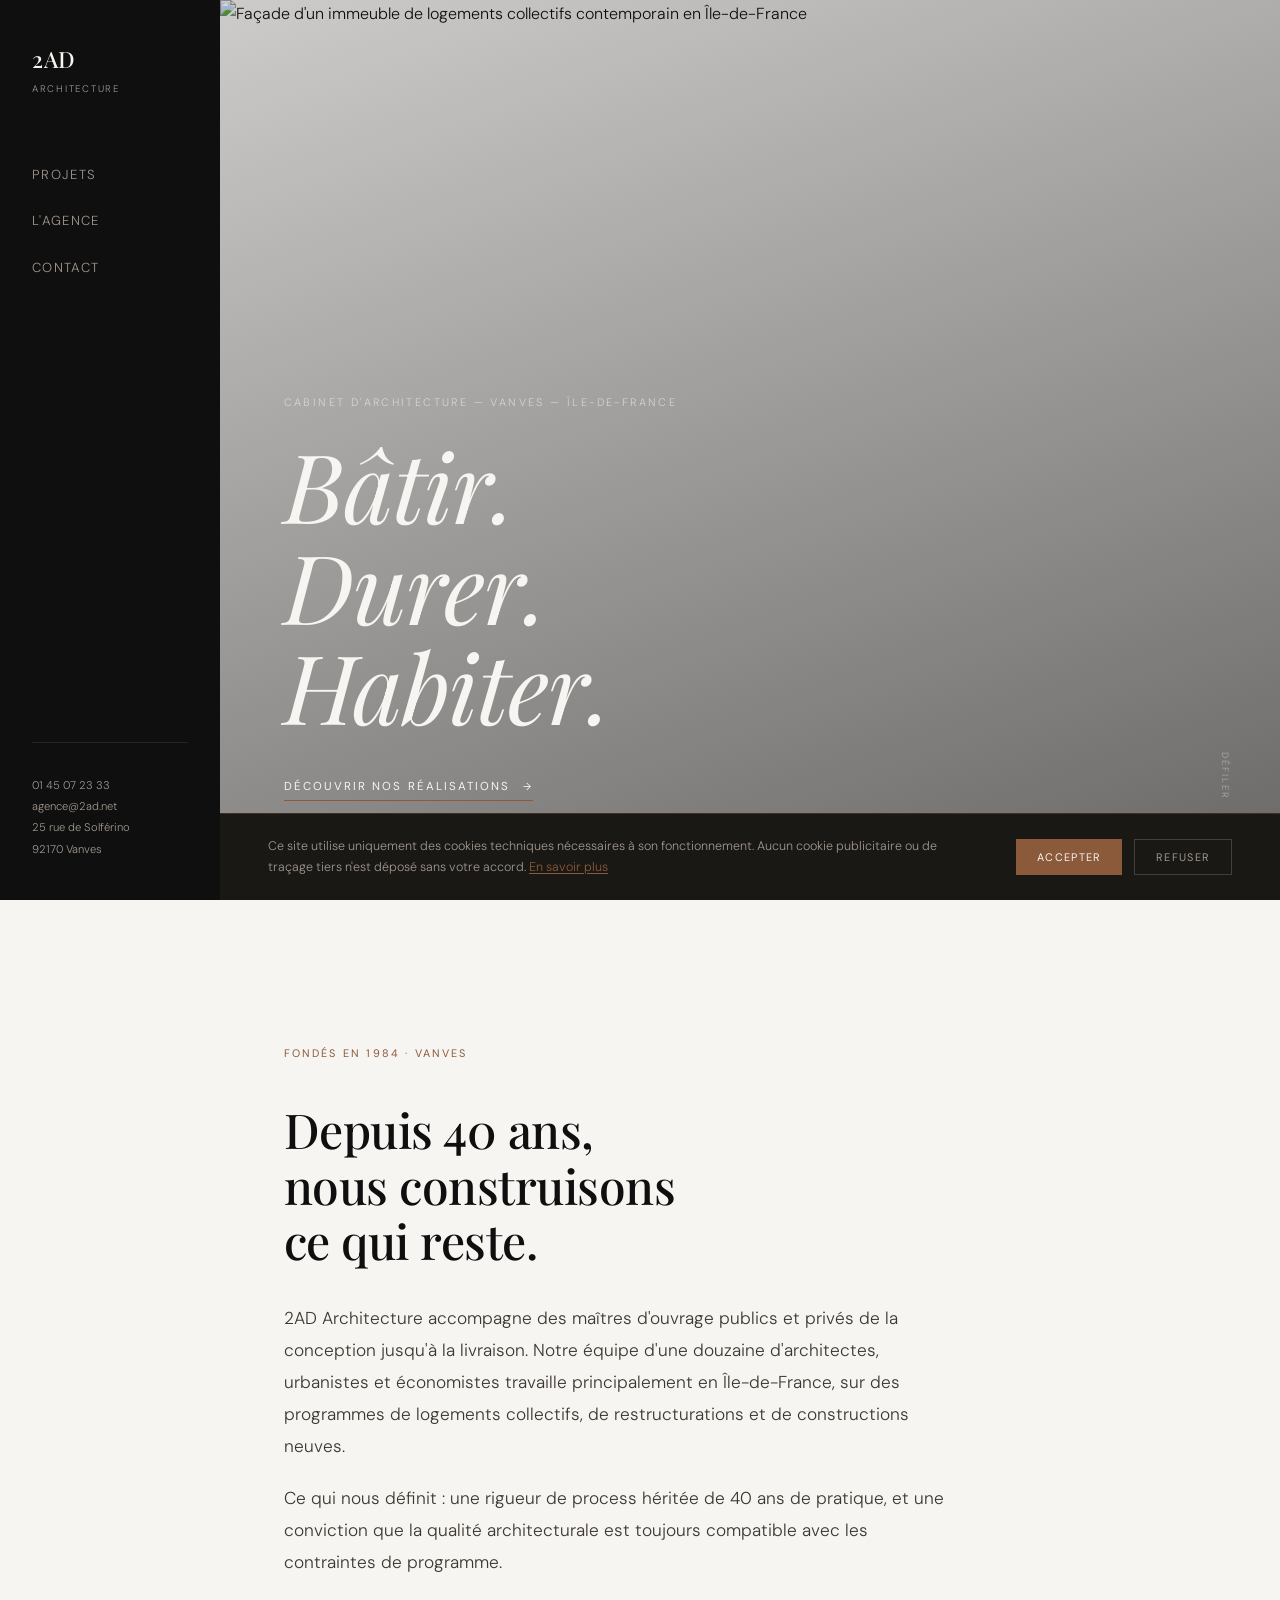
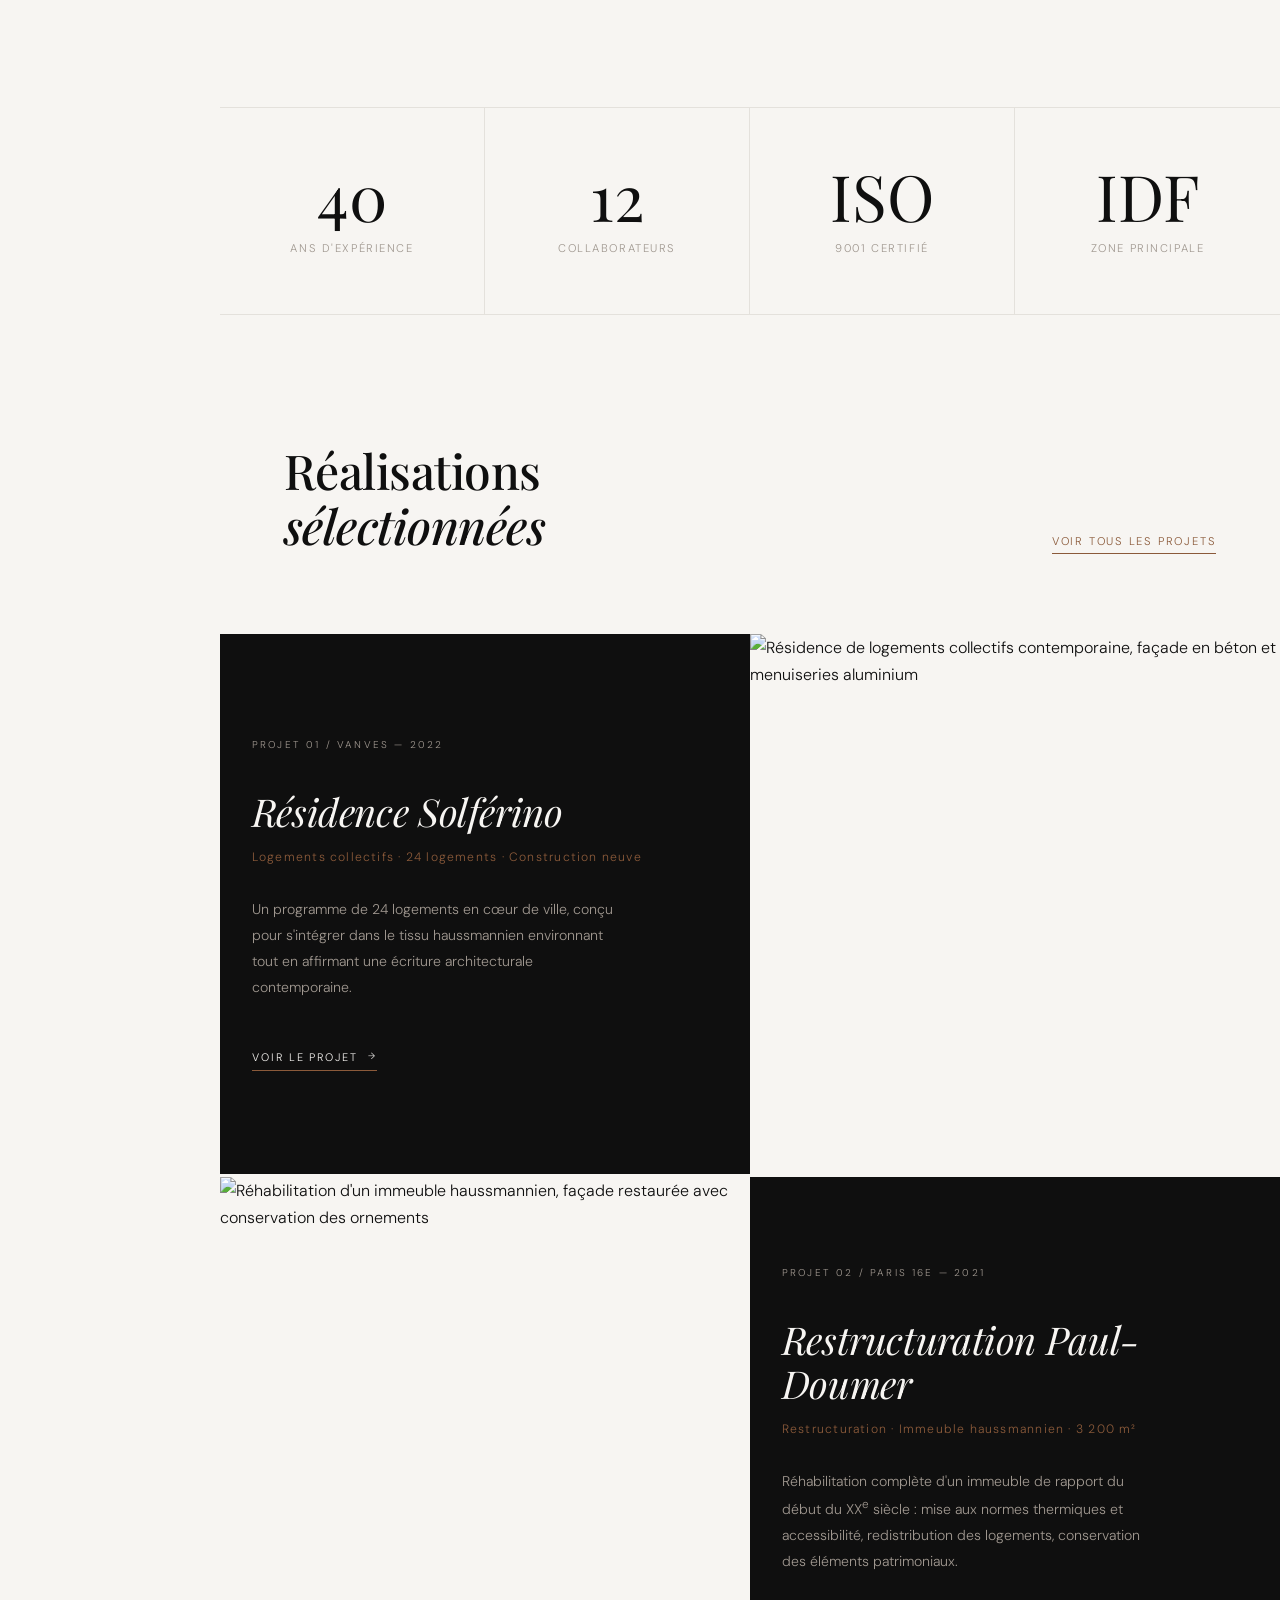
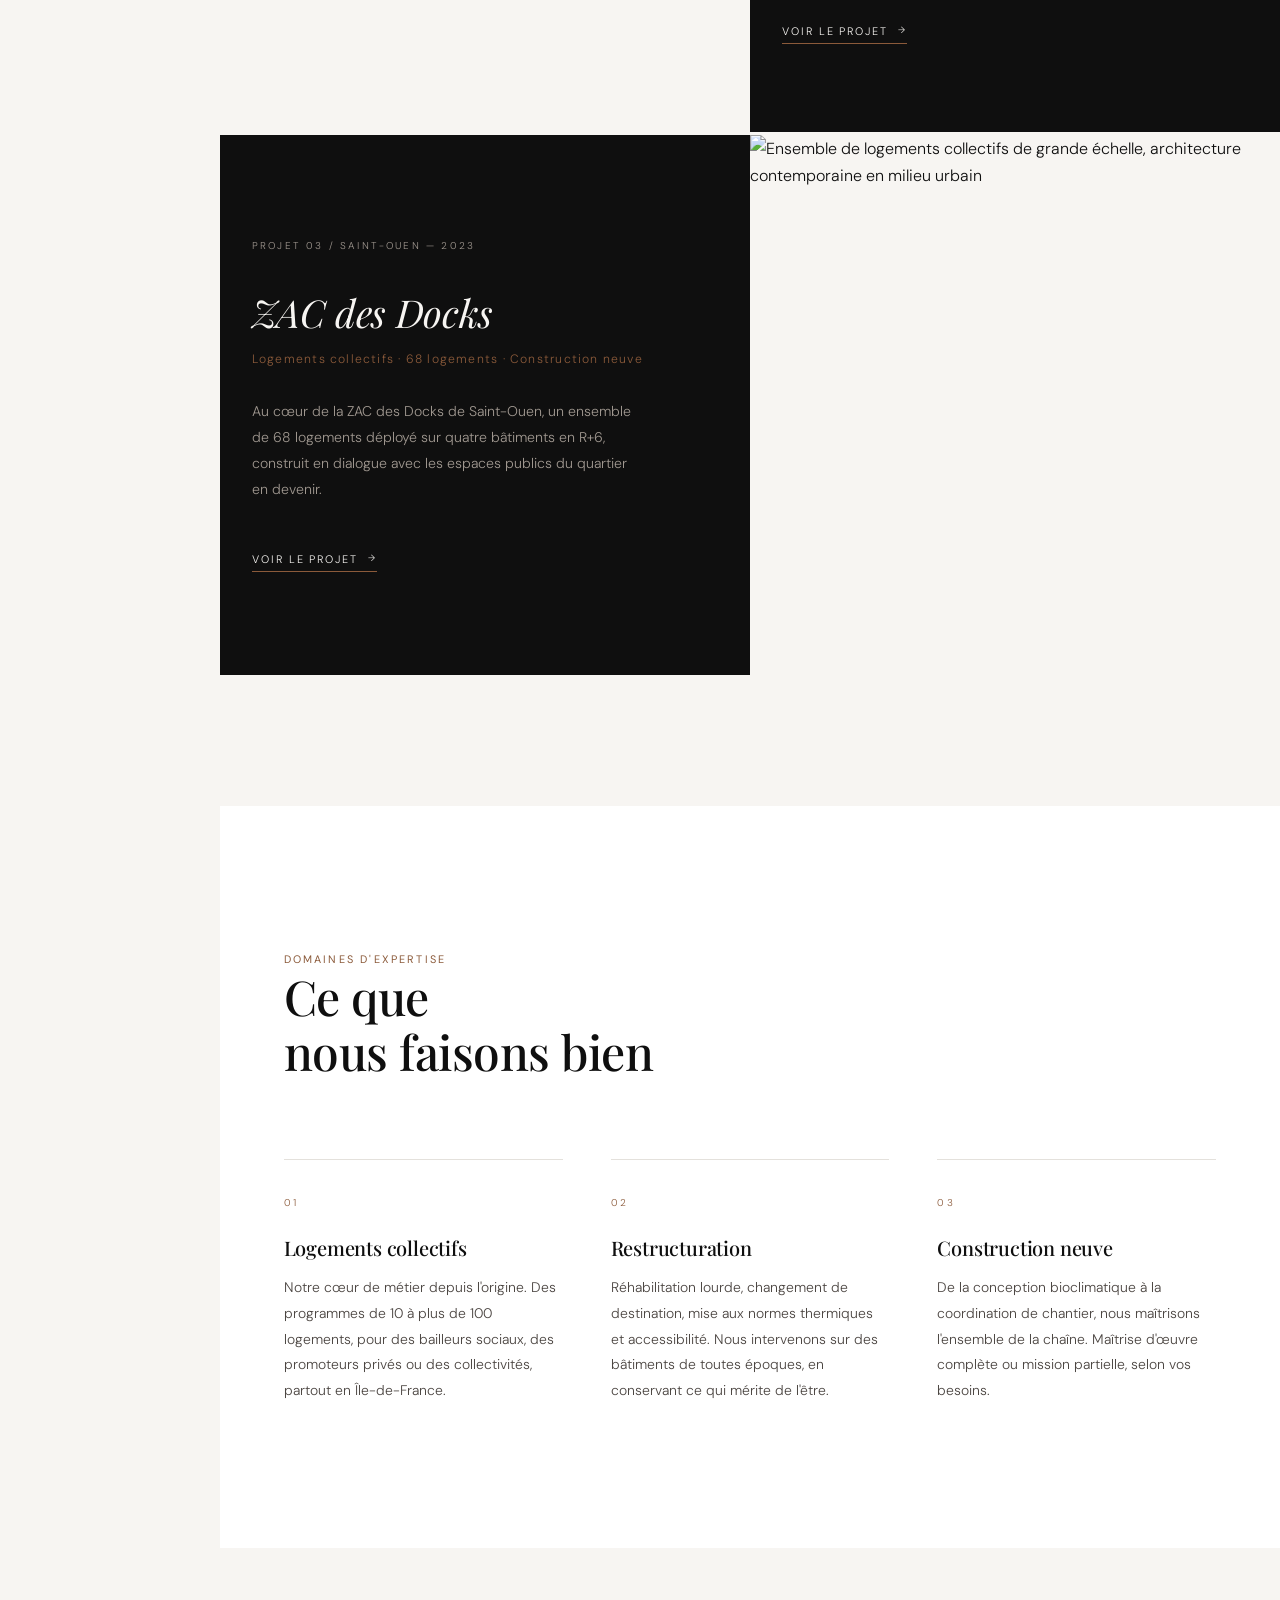
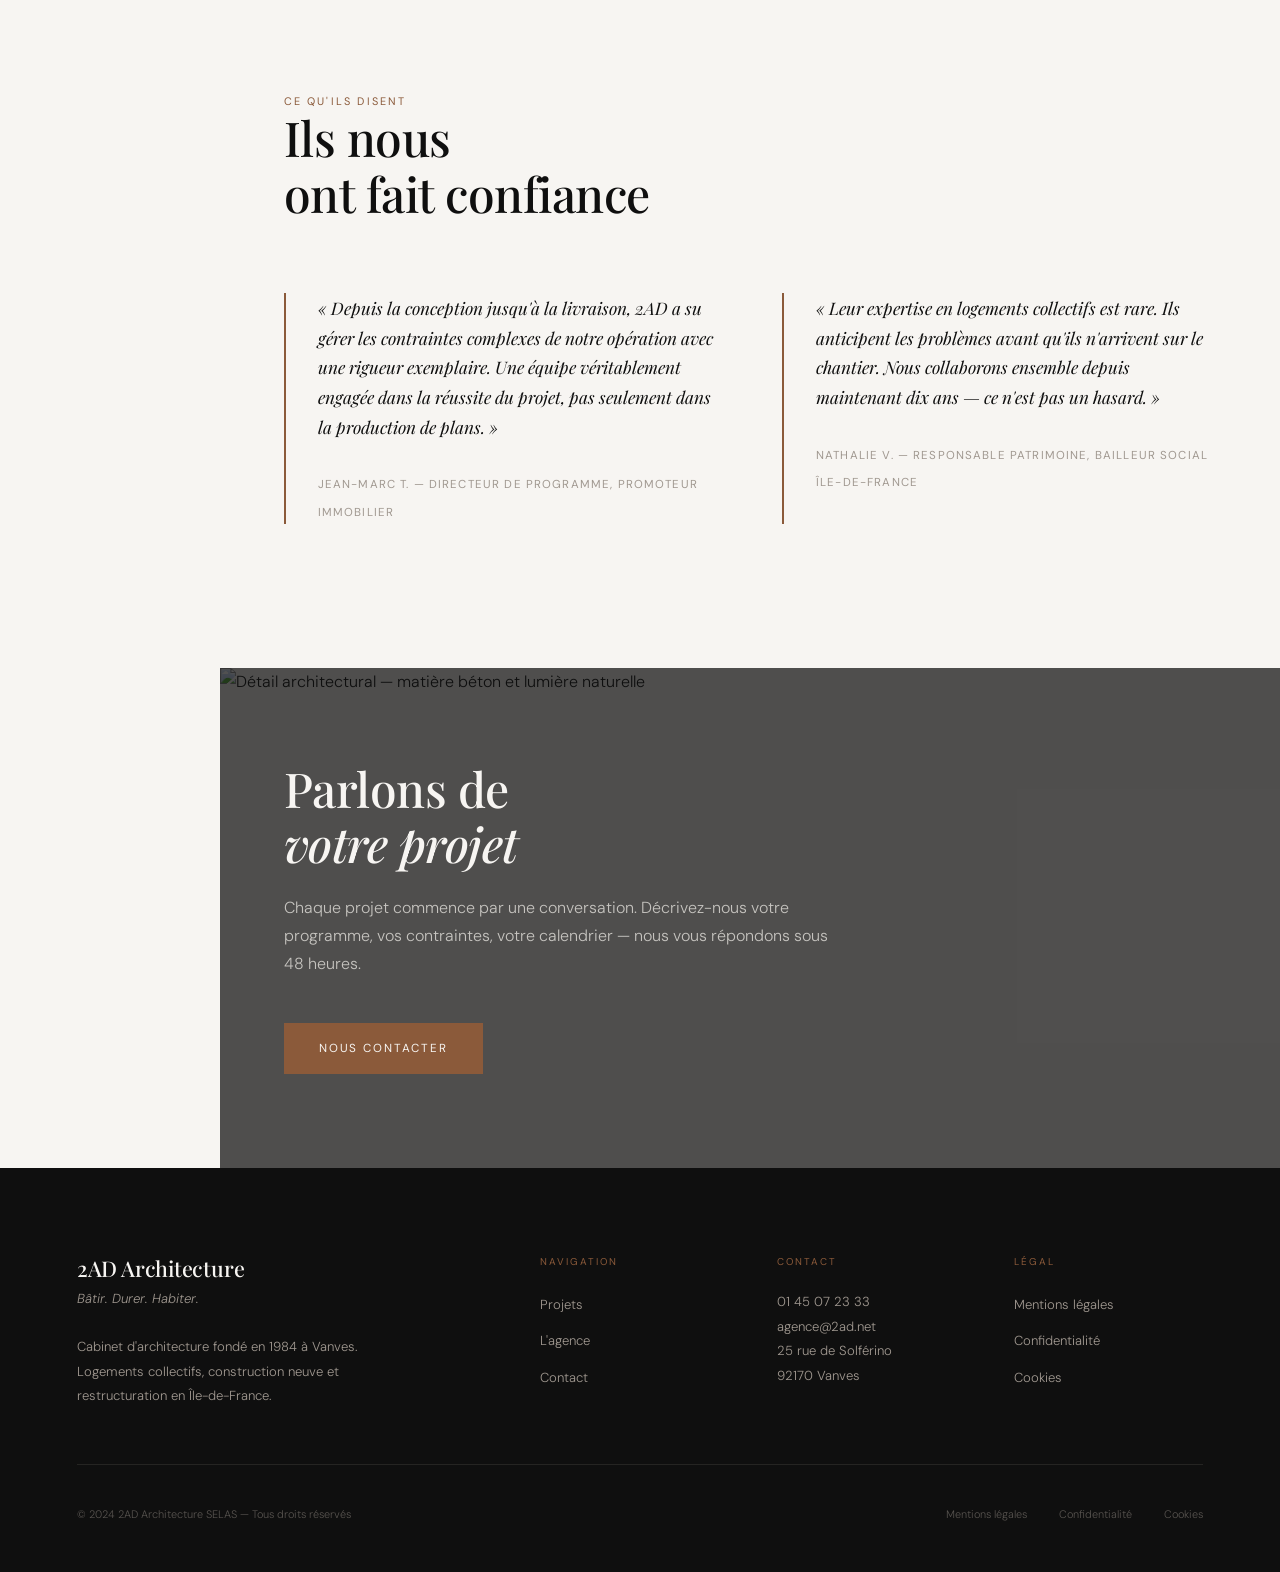
==== index.html @ fd00f92d "feat: site premium 2AD Architecture — Direction B SILENCE Site statique 7 pages pour 2AD Architectur" ====
<!DOCTYPE html>
<html lang="fr">
<head>
  <meta charset="UTF-8" />
  <meta name="viewport" content="width=device-width, initial-scale=1.0" />

  <!-- SEO -->
  <title>Architecte à Vanves | 2AD Architecture</title>
  <meta name="description" content="Cabinet d'architecture à Vanves (92) depuis 40 ans. Logements collectifs, construction neuve et restructuration en Île-de-France. Tél. 01 45 07 23 33." />
  <link rel="canonical" href="https://www.2ad.net/" />

  <!-- Open Graph -->
  <meta property="og:type"        content="website" />
  <meta property="og:url"         content="https://www.2ad.net/" />
  <meta property="og:title"       content="Architecte à Vanves | 2AD Architecture" />
  <meta property="og:description" content="Cabinet d'architecture fondé il y a 40 ans à Vanves. Logements collectifs, construction neuve, restructuration en Île-de-France." />
  <meta property="og:image"       content="https://www.2ad.net/og-image.jpg" /><!-- À REMPLACER par une photo réelle -->
  <meta property="og:locale"      content="fr_FR" />

  <!-- Twitter Card -->
  <meta name="twitter:card"        content="summary_large_image" />
  <meta name="twitter:title"       content="Architecte à Vanves | 2AD Architecture" />
  <meta name="twitter:description" content="40 ans d'architecture en Île-de-France. Logements collectifs, restructuration, construction neuve." />

  <!-- Fonts -->
  <link rel="preconnect" href="https://fonts.googleapis.com" />
  <link rel="preconnect" href="https://fonts.gstatic.com" crossorigin />
  <link rel="stylesheet" href="css/style.css" />

  <!-- Favicon → À REMPLACER par le vrai favicon -->
  <link rel="icon" type="image/svg+xml" href="data:image/svg+xml,<svg xmlns='http://www.w3.org/2000/svg' viewBox='0 0 32 32'><rect width='32' height='32' fill='%230F0F0F'/><text x='4' y='24' font-size='20' fill='%23F7F5F2' font-family='serif'>2A</text></svg>" />

  <!-- Schema.org JSON-LD -->
  <script type="application/ld+json">
  {
    "@context": "https://schema.org",
    "@type": "ProfessionalService",
    "name": "2AD Architecture",
    "legalName": "2 AD Architecture SELAS",
    "url": "https://www.2ad.net",
    "description": "Cabinet d'architecture fondé il y a 40 ans à Vanves, spécialisé en logements collectifs, construction neuve et restructuration en Île-de-France.",
    "address": {
      "@type": "PostalAddress",
      "streetAddress": "25 rue de Solférino",
      "addressLocality": "Vanves",
      "postalCode": "92170",
      "addressRegion": "Île-de-France",
      "addressCountry": "FR"
    },
    "geo": {
      "@type": "GeoCoordinates",
      "latitude": 48.8215,
      "longitude": 2.2945
    },
    "telephone": "+33145072333",
    "email": "agence@2ad.net",
    "openingHoursSpecification": [
      {
        "@type": "OpeningHoursSpecification",
        "dayOfWeek": ["Monday","Tuesday","Wednesday","Thursday","Friday"],
        "opens": "09:00",
        "closes": "18:00"
      }
    ],
    "areaServed": {
      "@type": "AdministrativeArea",
      "name": "Île-de-France"
    },
    "hasCredential": "ISO 9001",
    "memberOf": {
      "@type": "Organization",
      "name": "Ordre des Architectes"
    }
  }
  </script>
</head>

<body>

  <!-- ══ NAVIGATION LATÉRALE ══ -->
  <nav class="nav-sidebar" id="nav-sidebar" aria-label="Navigation principale">
    <a href="index.html" class="nav-logo" aria-label="2AD Architecture — retour à l'accueil">
      <span class="nav-logo-name">2AD</span>
      <span class="nav-logo-sub">Architecture</span>
    </a>
    <ul class="nav-links" role="list">
      <li><a href="projets.html">Projets</a></li>
      <li><a href="agence.html">L'agence</a></li>
      <li><a href="contact.html">Contact</a></li>
    </ul>
    <div class="nav-footer">
      <address>
        <a href="tel:+33145072333">01 45 07 23 33</a>
        <a href="mailto:agence@2ad.net">agence@2ad.net</a>
        <p>25 rue de Solférino<br>92170 Vanves</p>
      </address>
    </div>
  </nav>

  <button
    class="nav-toggle"
    aria-expanded="false"
    aria-controls="nav-sidebar"
    aria-label="Ouvrir le menu de navigation"
  >
    <span></span><span></span><span></span>
  </button>

  <!-- ══ CONTENU PRINCIPAL ══ -->
  <main class="site-main">

    <!-- HERO -->
    <section class="hero" aria-label="Présentation de l'agence">
      <img
        class="hero-img"
        src="https://images.unsplash.com/photo-1486325212027-8081e485255e?auto=format&fit=crop&w=1920&q=80"
        alt="Façade d'un immeuble de logements collectifs contemporain en Île-de-France"
        loading="eager"
        fetchpriority="high"
        width="1920"
        height="1080"
      />
      <div class="hero-overlay" aria-hidden="true"></div>
      <div class="hero-content">
        <span class="hero-eyelet">Cabinet d'architecture — Vanves — Île-de-France</span>
        <h1 class="hero-title">Bâtir.<br>Durer.<br>Habiter.</h1>
        <a href="projets.html" class="hero-cta">Découvrir nos réalisations</a>
      </div>
      <div class="hero-scroll-hint" aria-hidden="true">Défiler</div>
    </section>

    <!-- INTRO -->
    <section class="section-intro" aria-labelledby="intro-titre">
      <span class="label fade-in">Fondés en 1984 · Vanves</span>
      <h2 id="intro-titre" class="fade-in fade-in-d1">
        Depuis 40 ans,<br>nous construisons<br>ce qui reste.
      </h2>
      <p class="lead fade-in fade-in-d2">
        2AD Architecture accompagne des maîtres d'ouvrage publics et privés de la conception
        jusqu'à la livraison. Notre équipe d'une douzaine d'architectes, urbanistes et économistes
        travaille principalement en Île-de-France, sur des programmes de logements collectifs,
        de restructurations et de constructions neuves.
      </p>
      <p class="lead fade-in fade-in-d3">
        Ce qui nous définit : une rigueur de process héritée de 40 ans de pratique,
        et une conviction que la qualité architecturale est toujours compatible
        avec les contraintes de programme.
      </p>
    </section>

    <!-- CHIFFRES CLÉS -->
    <section class="section-chiffres" aria-label="Chiffres clés de l'agence">
      <div class="chiffre fade-in">
        <p class="chiffre-valeur">40</p>
        <p class="chiffre-label">Ans d'expérience</p>
      </div>
      <div class="chiffre fade-in fade-in-d1">
        <p class="chiffre-valeur">12</p>
        <p class="chiffre-label">Collaborateurs</p>
      </div>
      <div class="chiffre fade-in fade-in-d2">
        <p class="chiffre-valeur">ISO</p>
        <p class="chiffre-label">9001 certifié</p>
      </div>
      <div class="chiffre fade-in fade-in-d3">
        <p class="chiffre-valeur">IDF</p>
        <p class="chiffre-label">Zone principale</p>
      </div>
    </section>

    <!-- PROJETS SÉLECTIONNÉS -->
    <section class="section-projets" aria-labelledby="projets-titre">
      <div class="section-header">
        <h2 id="projets-titre" class="fade-in">Réalisations<br><em>sélectionnées</em></h2>
        <a href="projets.html" class="voir-tous fade-in fade-in-d1">Voir tous les projets</a>
      </div>

      <!-- PROJET 1 -->
      <!-- PROJET FICTIF — À REMPLACER PAR UNE VRAIE RÉALISATION AVANT MISE EN LIGNE -->
      <article class="projet-item">
        <div class="projet-photo">
          <img
            src="https://images.unsplash.com/photo-1545324418-cc1a3fa10c00?auto=format&fit=crop&w=1200&q=80"
            alt="Résidence de logements collectifs contemporaine, façade en béton et menuiseries aluminium"
            loading="lazy"
            width="1200"
            height="900"
          />
        </div>
        <div class="projet-texte">
          <p class="projet-num">Projet 01 / Vanves — 2022</p>
          <h3 class="projet-titre">Résidence Solférino</h3>
          <p class="projet-meta">Logements collectifs · 24 logements · Construction neuve</p>
          <p class="projet-desc">
            Un programme de 24 logements en cœur de ville, conçu pour s'intégrer
            dans le tissu haussmannien environnant tout en affirmant
            une écriture architecturale contemporaine.
          </p>
          <a href="projets.html" class="projet-lien">Voir le projet</a>
        </div>
      </article>

      <!-- PROJET 2 -->
      <!-- PROJET FICTIF — À REMPLACER PAR UNE VRAIE RÉALISATION AVANT MISE EN LIGNE -->
      <article class="projet-item">
        <div class="projet-photo">
          <img
            src="https://images.unsplash.com/photo-1503387762-592deb58ef4e?auto=format&fit=crop&w=1200&q=80"
            alt="Réhabilitation d'un immeuble haussmannien, façade restaurée avec conservation des ornements"
            loading="lazy"
            width="1200"
            height="900"
          />
        </div>
        <div class="projet-texte">
          <p class="projet-num">Projet 02 / Paris 16e — 2021</p>
          <h3 class="projet-titre">Restructuration Paul-Doumer</h3>
          <p class="projet-meta">Restructuration · Immeuble haussmannien · 3 200 m²</p>
          <p class="projet-desc">
            Réhabilitation complète d'un immeuble de rapport du début du XX<sup>e</sup> siècle :
            mise aux normes thermiques et accessibilité, redistribution des logements,
            conservation des éléments patrimoniaux.
          </p>
          <a href="projets.html" class="projet-lien">Voir le projet</a>
        </div>
      </article>

      <!-- PROJET 3 -->
      <!-- PROJET FICTIF — À REMPLACER PAR UNE VRAIE RÉALISATION AVANT MISE EN LIGNE -->
      <article class="projet-item">
        <div class="projet-photo">
          <img
            src="https://images.unsplash.com/photo-1487958449943-2429e8be8625?auto=format&fit=crop&w=1200&q=80"
            alt="Ensemble de logements collectifs de grande échelle, architecture contemporaine en milieu urbain"
            loading="lazy"
            width="1200"
            height="900"
          />
        </div>
        <div class="projet-texte">
          <p class="projet-num">Projet 03 / Saint-Ouen — 2023</p>
          <h3 class="projet-titre">ZAC des Docks</h3>
          <p class="projet-meta">Logements collectifs · 68 logements · Construction neuve</p>
          <p class="projet-desc">
            Au cœur de la ZAC des Docks de Saint-Ouen, un ensemble de 68 logements
            déployé sur quatre bâtiments en R+6, construit en dialogue
            avec les espaces publics du quartier en devenir.
          </p>
          <a href="projets.html" class="projet-lien">Voir le projet</a>
        </div>
      </article>
    </section>

    <!-- EXPERTISES -->
    <section class="section-expertises" aria-labelledby="expertises-titre">
      <div class="section-header">
        <span class="label fade-in">Domaines d'expertise</span>
        <h2 id="expertises-titre" class="fade-in fade-in-d1">Ce que<br>nous faisons bien</h2>
      </div>
      <div class="expertises-grid">
        <div class="expertise-item fade-in">
          <span class="expertise-index">01</span>
          <h3>Logements collectifs</h3>
          <p>
            Notre cœur de métier depuis l'origine. Des programmes de 10 à plus de 100 logements,
            pour des bailleurs sociaux, des promoteurs privés ou des collectivités,
            partout en Île-de-France.
          </p>
        </div>
        <div class="expertise-item fade-in fade-in-d1">
          <span class="expertise-index">02</span>
          <h3>Restructuration</h3>
          <p>
            Réhabilitation lourde, changement de destination, mise aux normes thermiques
            et accessibilité. Nous intervenons sur des bâtiments de toutes époques,
            en conservant ce qui mérite de l'être.
          </p>
        </div>
        <div class="expertise-item fade-in fade-in-d2">
          <span class="expertise-index">03</span>
          <h3>Construction neuve</h3>
          <p>
            De la conception bioclimatique à la coordination de chantier,
            nous maîtrisons l'ensemble de la chaîne. Maîtrise d'œuvre complète
            ou mission partielle, selon vos besoins.
          </p>
        </div>
      </div>
    </section>

    <!-- TÉMOIGNAGES -->
    <section class="section-temoignages" aria-labelledby="temoignages-titre">
      <div class="section-header">
        <span class="label fade-in">Ce qu'ils disent</span>
        <h2 id="temoignages-titre" class="fade-in fade-in-d1">Ils nous<br>ont fait confiance</h2>
      </div>
      <div class="temoignages-grid">

        <!-- TÉMOIGNAGE FICTIF — À REMPLACER PAR DES AVIS RÉELS AVANT MISE EN LIGNE -->
        <div class="temoignage fade-in">
          <blockquote>
            « Depuis la conception jusqu'à la livraison, 2AD a su gérer les contraintes
            complexes de notre opération avec une rigueur exemplaire. Une équipe
            véritablement engagée dans la réussite du projet, pas seulement
            dans la production de plans. »
          </blockquote>
          <cite>Jean-Marc T. — Directeur de programme, promoteur immobilier</cite>
        </div>

        <!-- TÉMOIGNAGE FICTIF — À REMPLACER PAR DES AVIS RÉELS AVANT MISE EN LIGNE -->
        <div class="temoignage fade-in fade-in-d1">
          <blockquote>
            « Leur expertise en logements collectifs est rare. Ils anticipent les problèmes
            avant qu'ils n'arrivent sur le chantier. Nous collaborons ensemble
            depuis maintenant dix ans — ce n'est pas un hasard. »
          </blockquote>
          <cite>Nathalie V. — Responsable patrimoine, bailleur social Île-de-France</cite>
        </div>

      </div>
    </section>

    <!-- CTA CONTACT -->
    <section class="section-cta" aria-labelledby="cta-titre">
      <img
        class="cta-bg"
        src="https://images.unsplash.com/photo-1600607687920-4e2a09cf159d?auto=format&fit=crop&w=1920&q=80"
        alt="Détail architectural — matière béton et lumière naturelle"
        loading="lazy"
        width="1920"
        height="500"
        aria-hidden="true"
      />
      <div class="cta-overlay" aria-hidden="true"></div>
      <div class="cta-content fade-in">
        <h2 id="cta-titre">Parlons de<br><em>votre projet</em></h2>
        <p>
          Chaque projet commence par une conversation.
          Décrivez-nous votre programme, vos contraintes, votre calendrier —
          nous vous répondons sous 48 heures.
        </p>
        <a href="contact.html" class="btn-primary">Nous contacter</a>
      </div>
    </section>

  </main>

  <!-- ══ FOOTER ══ -->
  <footer>
    <div class="footer-grid">
      <div class="footer-brand">
        <h3>2AD Architecture</h3>
        <p class="footer-tagline">Bâtir. Durer. Habiter.</p>
        <p>
          Cabinet d'architecture fondé en 1984 à Vanves.
          Logements collectifs, construction neuve et restructuration
          en Île-de-France.
        </p>
      </div>
      <div class="footer-col">
        <h4>Navigation</h4>
        <ul>
          <li><a href="projets.html">Projets</a></li>
          <li><a href="agence.html">L'agence</a></li>
          <li><a href="contact.html">Contact</a></li>
        </ul>
      </div>
      <div class="footer-col">
        <h4>Contact</h4>
        <address>
          <a href="tel:+33145072333">01 45 07 23 33</a>
          <a href="mailto:agence@2ad.net">agence@2ad.net</a>
          <span style="display:block;font-size:.82rem;line-height:1.9;color:var(--pierre)">
            25 rue de Solférino<br>92170 Vanves
          </span>
        </address>
      </div>
      <div class="footer-col">
        <h4>Légal</h4>
        <ul>
          <li><a href="mentions-legales.html">Mentions légales</a></li>
          <li><a href="politique-confidentialite.html">Confidentialité</a></li>
          <li><a href="politique-cookies.html">Cookies</a></li>
        </ul>
      </div>
    </div>
    <div class="footer-bottom">
      <p>© 2024 2AD Architecture SELAS — Tous droits réservés</p>
      <nav class="footer-legal" aria-label="Liens légaux">
        <a href="mentions-legales.html">Mentions légales</a>
        <a href="politique-confidentialite.html">Confidentialité</a>
        <a href="politique-cookies.html">Cookies</a>
      </nav>
    </div>
  </footer>

  <!-- ══ BANDEAU COOKIES ══ -->
  <div class="cookie-banner" role="dialog" aria-label="Gestion des cookies" aria-live="polite">
    <p>
      Ce site utilise uniquement des cookies techniques nécessaires à son fonctionnement.
      Aucun cookie publicitaire ou de traçage tiers n'est déposé sans votre accord.
      <a href="politique-cookies.html">En savoir plus</a>
    </p>
    <div class="cookie-actions">
      <button class="cookie-btn cookie-btn-accept">Accepter</button>
      <button class="cookie-btn cookie-btn-refuse">Refuser</button>
    </div>
  </div>

  <script src="js/main.js" defer></script>
</body>
</html>
---- css/style.css ----
/* ============================================================
   2AD Architecture — Direction B : SILENCE
   Ivoire / Encre / Cuivre brûlé / Pierre
   Playfair Display + DM Sans
   ============================================================ */

@import url('https://fonts.googleapis.com/css2?family=Playfair+Display:ital,wght@0,400;0,500;0,700;1,400;1,500&family=DM+Sans:ital,opsz,wght@0,9..40,300;0,9..40,400;0,9..40,500;1,9..40,300&display=swap');

*, *::before, *::after {
  box-sizing: border-box;
  margin: 0;
  padding: 0;
}

:root {
  --ivoire:       #F7F5F2;
  --encre:        #0F0F0F;
  --cuivre:       #8B5A3A;
  --pierre:       #A09890;
  --pierre-clair: #E4E1DC;
  --blanc:        #FFFFFF;
  --nav-w:        220px;
  --ease:         cubic-bezier(0.4, 0, 0.2, 1);
}

html {
  font-size: 16px;
  scroll-behavior: smooth;
  -webkit-text-size-adjust: 100%;
}

body {
  background: var(--ivoire);
  color: var(--encre);
  font-family: 'DM Sans', system-ui, sans-serif;
  font-weight: 300;
  line-height: 1.7;
  overflow-x: hidden;
}

::-webkit-scrollbar { width: 5px; }
::-webkit-scrollbar-track { background: var(--ivoire); }
::-webkit-scrollbar-thumb { background: var(--pierre); border-radius: 3px; }

/* ── Typographie ── */
h1, h2, h3, h4 {
  font-family: 'Playfair Display', Georgia, serif;
  font-weight: 500;
  line-height: 1.15;
  letter-spacing: -0.01em;
}
h1 { font-size: clamp(2.8rem, 6vw, 5rem); }
h2 { font-size: clamp(1.9rem, 4vw, 3rem); }
h3 { font-size: clamp(1.3rem, 2.5vw, 1.8rem); }
p  { max-width: 62ch; }
a  { color: inherit; text-decoration: none; }
img { display: block; max-width: 100%; height: auto; }
address { font-style: normal; }

/* ── Utilitaires ── */
.sr-only {
  position: absolute; width: 1px; height: 1px; padding: 0;
  margin: -1px; overflow: hidden; clip: rect(0,0,0,0);
  white-space: nowrap; border: 0;
}
.cuivre { color: var(--cuivre); }
.label {
  display: block;
  font-size: 0.68rem;
  font-weight: 400;
  letter-spacing: 0.2em;
  text-transform: uppercase;
  color: var(--cuivre);
}

/* ── Animations scroll ── */
.fade-in {
  opacity: 0;
  transform: translateY(28px);
  transition: opacity 0.75s var(--ease), transform 0.75s var(--ease);
}
.fade-in.visible { opacity: 1; transform: translateY(0); }
.fade-in-d1 { transition-delay: 0.1s; }
.fade-in-d2 { transition-delay: 0.2s; }
.fade-in-d3 { transition-delay: 0.32s; }
.fade-in-d4 { transition-delay: 0.44s; }

/* ============================================================
   NAVIGATION LATÉRALE — Desktop
   ============================================================ */
.nav-sidebar {
  position: fixed;
  top: 0; left: 0;
  width: var(--nav-w);
  height: 100vh;
  background: var(--encre);
  display: flex;
  flex-direction: column;
  padding: 2.5rem 2rem;
  z-index: 200;
  transition: transform 0.4s var(--ease);
}

.nav-logo {
  display: block;
  margin-bottom: 3.5rem;
}
.nav-logo-name {
  display: block;
  font-family: 'Playfair Display', serif;
  font-size: 1.4rem;
  font-weight: 500;
  color: var(--ivoire);
  letter-spacing: 0.03em;
}
.nav-logo-sub {
  display: block;
  font-family: 'DM Sans', sans-serif;
  font-size: 0.6rem;
  font-weight: 300;
  letter-spacing: 0.18em;
  text-transform: uppercase;
  color: var(--pierre);
  margin-top: 0.2rem;
}

.nav-links {
  list-style: none;
  flex: 1;
}
.nav-links li { margin-bottom: 0.15rem; }
.nav-links a {
  display: block;
  font-family: 'DM Sans', sans-serif;
  font-size: 0.82rem;
  font-weight: 300;
  letter-spacing: 0.1em;
  text-transform: uppercase;
  color: var(--pierre);
  padding: 0.65rem 0;
  border-bottom: 1px solid transparent;
  transition: color 0.25s, border-color 0.25s;
}
.nav-links a:hover,
.nav-links a.active {
  color: var(--ivoire);
  border-bottom-color: var(--cuivre);
}

.nav-footer {
  margin-top: auto;
  padding-top: 2rem;
  border-top: 1px solid rgba(160,152,144,0.15);
}
.nav-footer p,
.nav-footer a {
  display: block;
  font-size: 0.7rem;
  font-weight: 300;
  color: var(--pierre);
  line-height: 1.9;
  transition: color 0.2s;
}
.nav-footer a:hover { color: var(--ivoire); }

/* Bouton hamburger */
.nav-toggle {
  display: none;
  position: fixed;
  top: 1.25rem;
  right: 1.25rem;
  z-index: 300;
  background: var(--encre);
  border: none;
  width: 44px;
  height: 44px;
  border-radius: 2px;
  cursor: pointer;
  flex-direction: column;
  align-items: center;
  justify-content: center;
  gap: 5px;
  padding: 0;
}
.nav-toggle span {
  display: block;
  width: 22px;
  height: 1.5px;
  background: var(--ivoire);
  transition: transform 0.3s, opacity 0.3s;
}
.nav-toggle.open span:nth-child(1) { transform: translateY(6.5px) rotate(45deg); }
.nav-toggle.open span:nth-child(2) { opacity: 0; }
.nav-toggle.open span:nth-child(3) { transform: translateY(-6.5px) rotate(-45deg); }

/* ============================================================
   LAYOUT PRINCIPAL
   ============================================================ */
.site-main { margin-left: var(--nav-w); }

/* ============================================================
   HERO
   ============================================================ */
.hero {
  position: relative;
  height: 100vh;
  min-height: 620px;
  overflow: hidden;
}
.hero-img {
  position: absolute;
  inset: 0;
  width: 100%; height: 100%;
  object-fit: cover;
  object-position: center 40%;
  transform: scale(1.06);
  transition: transform 9s ease-out;
}
.hero.loaded .hero-img { transform: scale(1); }

.hero-overlay {
  position: absolute;
  inset: 0;
  background: linear-gradient(
    160deg,
    rgba(15,15,15,0.18) 0%,
    rgba(15,15,15,0.62) 100%
  );
}
.hero-content {
  position: absolute;
  bottom: 11%;
  left: 6%;
  max-width: 680px;
}
.hero-eyelet {
  display: block;
  font-family: 'DM Sans', sans-serif;
  font-size: 0.68rem;
  font-weight: 300;
  letter-spacing: 0.22em;
  text-transform: uppercase;
  color: rgba(228,225,220,0.8);
  margin-bottom: 1.4rem;
}
.hero-title {
  font-size: clamp(3rem, 7.5vw, 6.2rem);
  font-weight: 400;
  font-style: italic;
  color: var(--ivoire);
  line-height: 1.05;
  margin-bottom: 2.2rem;
}
.hero-cta {
  display: inline-flex;
  align-items: center;
  gap: 0.75rem;
  font-family: 'DM Sans', sans-serif;
  font-size: 0.72rem;
  font-weight: 400;
  letter-spacing: 0.18em;
  text-transform: uppercase;
  color: var(--ivoire);
  border-bottom: 1px solid var(--cuivre);
  padding-bottom: 3px;
  transition: color 0.25s, border-color 0.25s, gap 0.25s;
}
.hero-cta::after {
  content: '→';
  font-size: 0.9em;
  transition: transform 0.25s;
}
.hero-cta:hover { color: var(--cuivre); gap: 1.1rem; }

.hero-scroll-hint {
  position: absolute;
  bottom: 2.2rem;
  right: 3rem;
  writing-mode: vertical-rl;
  font-size: 0.58rem;
  letter-spacing: 0.22em;
  text-transform: uppercase;
  color: rgba(247,245,242,0.45);
  display: flex;
  align-items: center;
  gap: 0.8rem;
}
.hero-scroll-hint::after {
  content: '';
  display: block;
  width: 1px;
  height: 52px;
  background: var(--cuivre);
}

/* ============================================================
   INTRO
   ============================================================ */
.section-intro {
  padding: 9rem 6% 8rem;
  max-width: 1000px;
}
.section-intro .label { margin-bottom: 2.5rem; }
.section-intro h2 {
  margin-bottom: 2.2rem;
  max-width: 18ch;
}
.section-intro .lead {
  font-size: 1.08rem;
  line-height: 1.85;
  color: #3C3830;
  max-width: 56ch;
}
.section-intro .lead + .lead { margin-top: 1.25rem; }

/* ============================================================
   CHIFFRES
   ============================================================ */
.section-chiffres {
  display: grid;
  grid-template-columns: repeat(4, 1fr);
  border-top: 1px solid var(--pierre-clair);
  border-bottom: 1px solid var(--pierre-clair);
}
.chiffre {
  padding: 3.5rem 2rem;
  text-align: center;
  border-right: 1px solid var(--pierre-clair);
}
.chiffre:last-child { border-right: none; }
.chiffre-valeur {
  font-family: 'Playfair Display', serif;
  font-size: clamp(2.8rem, 5vw, 4.4rem);
  font-weight: 400;
  color: var(--encre);
  line-height: 1;
  margin-bottom: 0.7rem;
}
.chiffre-label {
  font-size: 0.7rem;
  font-weight: 300;
  letter-spacing: 0.14em;
  text-transform: uppercase;
  color: var(--pierre);
}

/* ============================================================
   PROJETS SÉLECTIONNÉS
   ============================================================ */
.section-projets { padding: 8rem 0; }

.section-projets .section-header {
  padding: 0 6% 5rem;
  display: flex;
  align-items: flex-end;
  justify-content: space-between;
  gap: 2rem;
}
.voir-tous {
  font-size: 0.7rem;
  letter-spacing: 0.16em;
  text-transform: uppercase;
  color: var(--cuivre);
  border-bottom: 1px solid var(--cuivre);
  padding-bottom: 2px;
  white-space: nowrap;
  transition: opacity 0.2s;
}
.voir-tous:hover { opacity: 0.65; }

.projet-item {
  display: grid;
  grid-template-columns: 1fr 1fr;
  min-height: 540px;
  margin-bottom: 3px;
}
.projet-item:nth-child(even) .projet-photo { order: 2; }
.projet-item:nth-child(even) .projet-texte { order: 1; }

.projet-photo {
  position: relative;
  overflow: hidden;
}
.projet-photo img {
  width: 100%; height: 100%;
  object-fit: cover;
  transition: transform 0.9s var(--ease);
}
.projet-item:hover .projet-photo img { transform: scale(1.05); }

.projet-texte {
  background: var(--encre);
  padding: 5.5rem 6%;
  display: flex;
  flex-direction: column;
  justify-content: center;
}
.projet-num {
  font-size: 0.62rem;
  letter-spacing: 0.22em;
  text-transform: uppercase;
  color: var(--pierre);
  margin-bottom: 2.2rem;
}
.projet-titre {
  font-family: 'Playfair Display', serif;
  font-size: clamp(1.6rem, 3vw, 2.5rem);
  font-weight: 400;
  font-style: italic;
  color: var(--ivoire);
  margin-bottom: 0.9rem;
}
.projet-meta {
  font-size: 0.76rem;
  font-weight: 300;
  color: var(--cuivre);
  letter-spacing: 0.1em;
  margin-bottom: 1.75rem;
}
.projet-desc {
  font-size: 0.88rem;
  font-weight: 300;
  color: var(--pierre);
  line-height: 1.85;
  max-width: 38ch;
  margin-bottom: 3rem;
}
.projet-lien {
  display: inline-flex;
  align-items: center;
  gap: 0.6rem;
  font-size: 0.68rem;
  letter-spacing: 0.18em;
  text-transform: uppercase;
  color: var(--ivoire);
  border-bottom: 1px solid var(--cuivre);
  padding-bottom: 3px;
  align-self: flex-start;
  transition: color 0.25s, gap 0.25s;
}
.projet-lien::after { content: '→'; font-size: 0.85em; }
.projet-lien:hover { color: var(--cuivre); gap: 0.9rem; }

/* ============================================================
   EXPERTISES
   ============================================================ */
.section-expertises {
  padding: 9rem 6%;
  background: var(--blanc);
}
.section-expertises .section-header { margin-bottom: 5rem; }

.expertises-grid {
  display: grid;
  grid-template-columns: repeat(3, 1fr);
  gap: 4rem 3rem;
}
.expertise-item {
  border-top: 1px solid var(--pierre-clair);
  padding-top: 2.2rem;
}
.expertise-index {
  display: block;
  font-size: 0.62rem;
  letter-spacing: 0.22em;
  color: var(--cuivre);
  margin-bottom: 1.5rem;
}
.expertise-item h3 { font-size: 1.25rem; margin-bottom: 1rem; }
.expertise-item p {
  font-size: 0.87rem;
  color: #4A4440;
  line-height: 1.85;
  max-width: 36ch;
}

/* ============================================================
   TÉMOIGNAGES
   ============================================================ */
.section-temoignages { padding: 9rem 6%; }
.section-temoignages .section-header { margin-bottom: 4.5rem; }

.temoignages-grid {
  display: grid;
  grid-template-columns: 1fr 1fr;
  gap: 4rem;
}
.temoignage {
  border-left: 2px solid var(--cuivre);
  padding-left: 2rem;
}
.temoignage blockquote {
  font-family: 'Playfair Display', serif;
  font-style: italic;
  font-size: 1.08rem;
  line-height: 1.72;
  color: var(--encre);
  margin-bottom: 1.75rem;
}
.temoignage cite {
  font-family: 'DM Sans', sans-serif;
  font-style: normal;
  font-size: 0.72rem;
  font-weight: 400;
  letter-spacing: 0.1em;
  text-transform: uppercase;
  color: var(--pierre);
}

/* ============================================================
   CTA CONTACT (bannière photo)
   ============================================================ */
.section-cta {
  position: relative;
  height: 500px;
  overflow: hidden;
  display: flex;
  align-items: center;
}
.cta-bg {
  position: absolute;
  inset: 0;
  width: 100%; height: 100%;
  object-fit: cover;
  object-position: center 60%;
}
.cta-overlay {
  position: absolute;
  inset: 0;
  background: rgba(15,15,15,0.72);
}
.cta-content {
  position: relative;
  z-index: 1;
  padding: 0 6%;
  max-width: 720px;
}
.cta-content h2 {
  color: var(--ivoire);
  margin-bottom: 1.4rem;
}
.cta-content p {
  color: rgba(228,225,220,0.8);
  font-size: 1rem;
  line-height: 1.75;
  margin-bottom: 2.8rem;
  max-width: 50ch;
}

/* ── Boutons ── */
.btn-primary {
  display: inline-block;
  background: var(--cuivre);
  color: var(--ivoire);
  font-family: 'DM Sans', sans-serif;
  font-size: 0.73rem;
  font-weight: 400;
  letter-spacing: 0.16em;
  text-transform: uppercase;
  padding: 1rem 2.2rem;
  border: none;
  cursor: pointer;
  transition: background 0.3s, transform 0.2s;
}
.btn-primary:hover { background: #7A4E30; transform: translateY(-1px); }

.btn-outline {
  display: inline-block;
  background: transparent;
  color: var(--encre);
  font-family: 'DM Sans', sans-serif;
  font-size: 0.73rem;
  font-weight: 400;
  letter-spacing: 0.16em;
  text-transform: uppercase;
  padding: 0.9rem 2rem;
  border: 1px solid currentColor;
  cursor: pointer;
  transition: background 0.3s, color 0.3s;
}
.btn-outline:hover { background: var(--encre); color: var(--ivoire); }

/* ============================================================
   FOOTER
   ============================================================ */
footer {
  background: var(--encre);
  padding: 5.5rem 6% 3rem;
  color: var(--pierre);
}
.footer-grid {
  display: grid;
  grid-template-columns: 2.2fr 1fr 1fr 1fr;
  gap: 3rem;
  padding-bottom: 3.5rem;
  margin-bottom: 2.5rem;
  border-bottom: 1px solid rgba(160,152,144,0.15);
}
.footer-brand h3 {
  font-family: 'Playfair Display', serif;
  font-size: 1.35rem;
  font-weight: 500;
  color: var(--ivoire);
  margin-bottom: 0.4rem;
}
.footer-tagline {
  font-size: 0.75rem;
  font-style: italic;
  color: var(--pierre);
  margin-bottom: 1.5rem;
}
.footer-brand p {
  font-size: 0.82rem;
  line-height: 1.85;
  max-width: 33ch;
}
.footer-col h4 {
  font-family: 'DM Sans', sans-serif;
  font-size: 0.62rem;
  font-weight: 400;
  letter-spacing: 0.2em;
  text-transform: uppercase;
  color: var(--cuivre);
  margin-bottom: 1.4rem;
}
.footer-col ul { list-style: none; }
.footer-col li { margin-bottom: 0.55rem; }
.footer-col a {
  font-size: 0.82rem;
  color: var(--pierre);
  transition: color 0.2s;
  line-height: 1.9;
}
.footer-col a:hover { color: var(--ivoire); }
.footer-col address { line-height: 1; }
.footer-col address a { display: block; font-size: 0.82rem; }

.footer-bottom {
  display: flex;
  align-items: center;
  justify-content: space-between;
  gap: 1.5rem;
  flex-wrap: wrap;
  font-size: 0.68rem;
  color: rgba(160,152,144,0.5);
}
.footer-legal {
  display: flex;
  gap: 2rem;
  flex-wrap: wrap;
}
.footer-legal a {
  font-size: 0.68rem;
  color: rgba(160,152,144,0.5);
  transition: color 0.2s;
}
.footer-legal a:hover { color: var(--pierre); }

/* ============================================================
   BANDEAU COOKIES
   ============================================================ */
.cookie-banner {
  position: fixed;
  bottom: 0;
  left: var(--nav-w);
  right: 0;
  background: #1A1815;
  border-top: 1px solid rgba(139,90,58,0.35);
  padding: 1.4rem 3rem;
  display: flex;
  align-items: center;
  gap: 2.5rem;
  z-index: 400;
  transform: translateY(100%);
  transition: transform 0.5s var(--ease);
}
.cookie-banner.visible { transform: translateY(0); }

.cookie-banner p {
  font-size: 0.78rem;
  color: var(--pierre);
  line-height: 1.65;
  flex: 1;
  max-width: none;
}
.cookie-banner a { color: var(--cuivre); text-decoration: underline; text-underline-offset: 2px; }

.cookie-actions { display: flex; gap: 0.75rem; flex-shrink: 0; }

.cookie-btn {
  font-family: 'DM Sans', sans-serif;
  font-size: 0.68rem;
  font-weight: 400;
  letter-spacing: 0.12em;
  text-transform: uppercase;
  padding: 0.6rem 1.3rem;
  border: none;
  cursor: pointer;
  transition: background 0.2s, color 0.2s;
}
.cookie-btn-accept { background: var(--cuivre); color: var(--ivoire); }
.cookie-btn-accept:hover { background: #7A4E30; }
.cookie-btn-refuse {
  background: transparent;
  color: var(--pierre);
  border: 1px solid rgba(160,152,144,0.3);
}
.cookie-btn-refuse:hover { background: rgba(255,255,255,0.06); color: var(--ivoire); }

/* ============================================================
   PAGE HERO (pages intérieures)
   ============================================================ */
.page-hero {
  background: var(--encre);
  padding: 7rem 6% 4rem;
  min-height: 280px;
  display: flex;
  flex-direction: column;
  justify-content: flex-end;
}
.page-hero .label { margin-bottom: 1.2rem; }
.page-hero h1 { color: var(--ivoire); font-style: italic; }

/* ============================================================
   PAGE PROJETS
   ============================================================ */
.projets-filtres {
  padding: 2.5rem 6%;
  display: flex;
  gap: 0;
  border-bottom: 1px solid var(--pierre-clair);
  overflow-x: auto;
}
.filtre-btn {
  font-family: 'DM Sans', sans-serif;
  font-size: 0.7rem;
  letter-spacing: 0.12em;
  text-transform: uppercase;
  color: var(--pierre);
  background: none;
  border: none;
  border-bottom: 2px solid transparent;
  cursor: pointer;
  padding: 0.6rem 1.5rem 0.6rem 0;
  white-space: nowrap;
  transition: color 0.2s, border-color 0.2s;
}
.filtre-btn.active,
.filtre-btn:hover { color: var(--encre); border-bottom-color: var(--cuivre); }

.projets-grid {
  display: grid;
  grid-template-columns: repeat(3, 1fr);
  gap: 2px;
  padding: 2px;
}
.projet-card {
  position: relative;
  aspect-ratio: 4/3;
  overflow: hidden;
  cursor: pointer;
  background: var(--encre);
}
.projet-card img {
  width: 100%; height: 100%;
  object-fit: cover;
  transition: transform 0.65s var(--ease), opacity 0.4s;
}
.projet-card:hover img { transform: scale(1.07); }
.projet-card-overlay {
  position: absolute;
  inset: 0;
  background: rgba(15,15,15,0);
  transition: background 0.4s;
  display: flex;
  align-items: flex-end;
  padding: 2rem;
}
.projet-card:hover .projet-card-overlay { background: rgba(15,15,15,0.62); }
.projet-card-info {
  opacity: 0;
  transform: translateY(10px);
  transition: opacity 0.35s, transform 0.35s;
}
.projet-card:hover .projet-card-info { opacity: 1; transform: translateY(0); }
.projet-card-info h3 {
  font-family: 'Playfair Display', serif;
  font-size: 1.05rem;
  font-style: italic;
  color: var(--ivoire);
  margin-bottom: 0.3rem;
}
.projet-card-info span {
  font-size: 0.68rem;
  letter-spacing: 0.1em;
  color: var(--cuivre);
  text-transform: uppercase;
}

/* ── Filtre JS ── */
.projet-card[data-hidden="true"] { display: none; }

/* ============================================================
   PAGE AGENCE
   ============================================================ */
.agence-intro {
  display: grid;
  grid-template-columns: 1fr 1fr;
  min-height: 72vh;
}
.agence-photo { position: relative; overflow: hidden; }
.agence-photo img { width: 100%; height: 100%; object-fit: cover; }

.agence-texte {
  padding: 8rem 6%;
  display: flex;
  flex-direction: column;
  justify-content: center;
}
.agence-texte .label { margin-bottom: 2rem; }
.agence-texte h2 { margin-bottom: 2rem; max-width: 16ch; }
.agence-texte p {
  font-size: 0.95rem;
  line-height: 1.85;
  color: #3C3830;
  max-width: 50ch;
}
.agence-texte p + p { margin-top: 1.2rem; }

.agence-valeurs {
  padding: 8rem 6%;
}
.valeurs-grid {
  display: grid;
  grid-template-columns: repeat(3, 1fr);
  gap: 4rem 3rem;
  margin-top: 4.5rem;
}
.valeur {
  border-top: 1px solid var(--pierre-clair);
  padding-top: 2rem;
}
.valeur-index {
  display: block;
  font-size: 0.62rem;
  letter-spacing: 0.22em;
  color: var(--cuivre);
  margin-bottom: 1.2rem;
}
.valeur h3 { font-size: 1.2rem; margin-bottom: 0.9rem; }
.valeur p { font-size: 0.87rem; color: #4A4440; line-height: 1.85; max-width: 36ch; }

.agence-certifs {
  padding: 7rem 6%;
  background: var(--encre);
}
.agence-certifs .label { margin-bottom: 3.5rem; }
.agence-certifs h2 { color: var(--ivoire); margin-bottom: 4rem; }

.certifs-grid {
  display: grid;
  grid-template-columns: repeat(4, 1fr);
  gap: 2px;
}
.certif {
  background: #161410;
  padding: 2.5rem 2rem;
  text-align: center;
  border: 1px solid rgba(160,152,144,0.1);
}
.certif-nom {
  font-family: 'Playfair Display', serif;
  font-size: 1.1rem;
  font-weight: 500;
  color: var(--ivoire);
  margin-bottom: 0.6rem;
}
.certif-desc {
  font-size: 0.77rem;
  color: var(--pierre);
  line-height: 1.7;
}

/* ============================================================
   PAGE CONTACT
   ============================================================ */
.contact-layout {
  display: grid;
  grid-template-columns: 1fr 1fr;
  min-height: 75vh;
}
.contact-info-col {
  padding: 6rem 6%;
  background: var(--ivoire);
}
.contact-info-col h2 { font-size: 1.5rem; margin-bottom: 3rem; }

.contact-detail { margin-bottom: 2.8rem; }
.contact-detail strong {
  display: block;
  font-family: 'DM Sans', sans-serif;
  font-size: 0.62rem;
  font-weight: 400;
  letter-spacing: 0.2em;
  text-transform: uppercase;
  color: var(--cuivre);
  margin-bottom: 0.6rem;
}
.contact-detail p,
.contact-detail a {
  font-size: 0.97rem;
  line-height: 1.85;
  color: var(--encre);
  transition: color 0.2s;
}
.contact-detail a:hover { color: var(--cuivre); }

.horaires-table {
  display: grid;
  grid-template-columns: auto 1fr;
  gap: 0.25rem 1.75rem;
  font-size: 0.88rem;
}
.horaires-table .jour { color: var(--encre); font-weight: 400; }
.horaires-table .heure { color: #5A5652; }

.map-link {
  display: inline-flex;
  align-items: center;
  gap: 0.5rem;
  font-size: 0.7rem;
  letter-spacing: 0.14em;
  text-transform: uppercase;
  color: var(--cuivre);
  border-bottom: 1px solid var(--cuivre);
  padding-bottom: 2px;
  margin-top: 1.75rem;
  transition: opacity 0.2s;
}
.map-link:hover { opacity: 0.7; }
.map-link svg { flex-shrink: 0; }

/* Formulaire */
.contact-form-col {
  background: var(--encre);
  padding: 6rem 6%;
}
.contact-form-col h2 {
  color: var(--ivoire);
  font-size: 1.5rem;
  margin-bottom: 0.7rem;
}
.form-note {
  font-size: 0.8rem;
  color: var(--pierre);
  margin-bottom: 3rem;
}

.contact-form {
  display: flex;
  flex-direction: column;
  gap: 1.4rem;
}
.form-row {
  display: grid;
  grid-template-columns: 1fr 1fr;
  gap: 1rem;
}
.form-group {
  display: flex;
  flex-direction: column;
  gap: 0.45rem;
}
.form-group label {
  font-size: 0.62rem;
  font-weight: 400;
  letter-spacing: 0.18em;
  text-transform: uppercase;
  color: var(--pierre);
}
.form-group input,
.form-group select,
.form-group textarea {
  background: rgba(247,245,242,0.05);
  border: 1px solid rgba(160,152,144,0.2);
  border-bottom-color: rgba(160,152,144,0.4);
  color: var(--ivoire);
  font-family: 'DM Sans', sans-serif;
  font-size: 0.9rem;
  font-weight: 300;
  padding: 0.85rem 1rem;
  outline: none;
  border-radius: 0;
  -webkit-appearance: none;
  transition: border-color 0.25s;
}
.form-group input::placeholder,
.form-group textarea::placeholder { color: rgba(160,152,144,0.45); }
.form-group input:focus,
.form-group select:focus,
.form-group textarea:focus { border-color: var(--cuivre); border-bottom-color: var(--cuivre); }
.form-group select option { background: #1A1815; color: var(--ivoire); }
.form-group textarea { resize: vertical; min-height: 110px; }

/* Honeypot anti-spam */
.form-trap {
  position: absolute;
  left: -9999px;
  width: 1px; height: 1px;
  opacity: 0;
  pointer-events: none;
  tabindex: -1;
}

.form-footer {
  display: flex;
  align-items: flex-start;
  gap: 2rem;
  flex-wrap: wrap;
  margin-top: 0.5rem;
}
.form-legal {
  font-size: 0.7rem;
  color: rgba(160,152,144,0.55);
  max-width: 40ch;
  line-height: 1.65;
}
.form-legal a { color: var(--cuivre); text-decoration: underline; text-underline-offset: 2px; }

.form-success {
  display: none;
  background: rgba(139,90,58,0.12);
  border: 1px solid rgba(139,90,58,0.35);
  padding: 1.25rem 1.5rem;
  color: var(--ivoire);
  font-size: 0.88rem;
  line-height: 1.7;
  margin-top: 1rem;
}

/* ============================================================
   PAGES LÉGALES
   ============================================================ */
.legal-wrap {
  padding: 5rem 6% 7rem;
  max-width: 860px;
}
.legal-wrap h2 {
  font-size: 1.3rem;
  margin: 3rem 0 1rem;
}
.legal-wrap h3 {
  font-family: 'DM Sans', sans-serif;
  font-size: 0.95rem;
  font-weight: 500;
  margin: 1.75rem 0 0.5rem;
  letter-spacing: 0;
}
.legal-wrap p,
.legal-wrap li {
  font-size: 0.9rem;
  line-height: 1.85;
  color: #3C3830;
  max-width: none;
}
.legal-wrap ul {
  padding-left: 1.5rem;
  margin: 0.75rem 0;
}
.legal-wrap li { margin-bottom: 0.3rem; }
.legal-wrap a { color: var(--cuivre); text-decoration: underline; text-underline-offset: 2px; }
.legal-wrap a:hover { opacity: 0.8; }
.legal-alert {
  background: #fff;
  border-left: 3px solid var(--cuivre);
  padding: 1.2rem 1.5rem;
  margin: 1.5rem 0;
  font-size: 0.88rem;
  line-height: 1.75;
  color: #3C3830;
}

/* ============================================================
   RESPONSIVE
   ============================================================ */
@media (max-width: 1024px) {
  :root { --nav-w: 0px; }

  .nav-sidebar {
    transform: translateX(-260px);
    width: 260px;
    box-shadow: none;
  }
  .nav-sidebar.open {
    transform: translateX(0);
    box-shadow: 4px 0 40px rgba(0,0,0,0.4);
  }
  .nav-toggle { display: flex; }
  .site-main { margin-left: 0; }
  .cookie-banner { left: 0; }

  .section-chiffres { grid-template-columns: repeat(2, 1fr); }
  .chiffre:nth-child(2) { border-right: none; }
  .chiffre:nth-child(3) { border-top: 1px solid var(--pierre-clair); }
  .chiffre:nth-child(4) { border-top: 1px solid var(--pierre-clair); border-right: none; }

  .projet-item {
    grid-template-columns: 1fr;
    min-height: auto;
  }
  .projet-item:nth-child(even) .projet-photo { order: 1; }
  .projet-item:nth-child(even) .projet-texte { order: 2; }
  .projet-photo { aspect-ratio: 16/9; }

  .expertises-grid { grid-template-columns: 1fr 1fr; gap: 3rem 2rem; }
  .temoignages-grid { grid-template-columns: 1fr; gap: 3rem; }

  .footer-grid { grid-template-columns: 1fr 1fr; gap: 2.5rem; }

  .contact-layout { grid-template-columns: 1fr; }
  .agence-intro { grid-template-columns: 1fr; }
  .agence-photo { aspect-ratio: 16/9; }
  .certifs-grid { grid-template-columns: repeat(2, 1fr); }
  .valeurs-grid { grid-template-columns: 1fr 1fr; }

  .projets-grid { grid-template-columns: repeat(2, 1fr); }

  .cookie-banner { flex-direction: column; padding: 1.5rem; gap: 1rem; }
  .cookie-actions { align-self: flex-start; }
}

@media (max-width: 640px) {
  .section-chiffres { grid-template-columns: 1fr 1fr; }
  .chiffre { padding: 2.5rem 1.2rem; border-right: 1px solid var(--pierre-clair); }
  .chiffre:nth-child(2) { border-right: none; }
  .chiffre:nth-child(4) { border-right: none; }

  .expertises-grid { grid-template-columns: 1fr; }
  .valeurs-grid { grid-template-columns: 1fr; }
  .certifs-grid { grid-template-columns: 1fr 1fr; }
  .projets-grid { grid-template-columns: 1fr; }
  .footer-grid { grid-template-columns: 1fr; gap: 2rem; }
  .footer-bottom { flex-direction: column; align-items: flex-start; }
  .form-row { grid-template-columns: 1fr; }

  .section-projets .section-header { flex-direction: column; align-items: flex-start; gap: 1rem; }

  .hero-title { font-size: 2.8rem; }
  .hero-content { left: 5%; right: 5%; }
  .hero-scroll-hint { display: none; }

  .agence-texte { padding: 4rem 5%; }
  .contact-info-col,
  .contact-form-col { padding: 4rem 5%; }
}
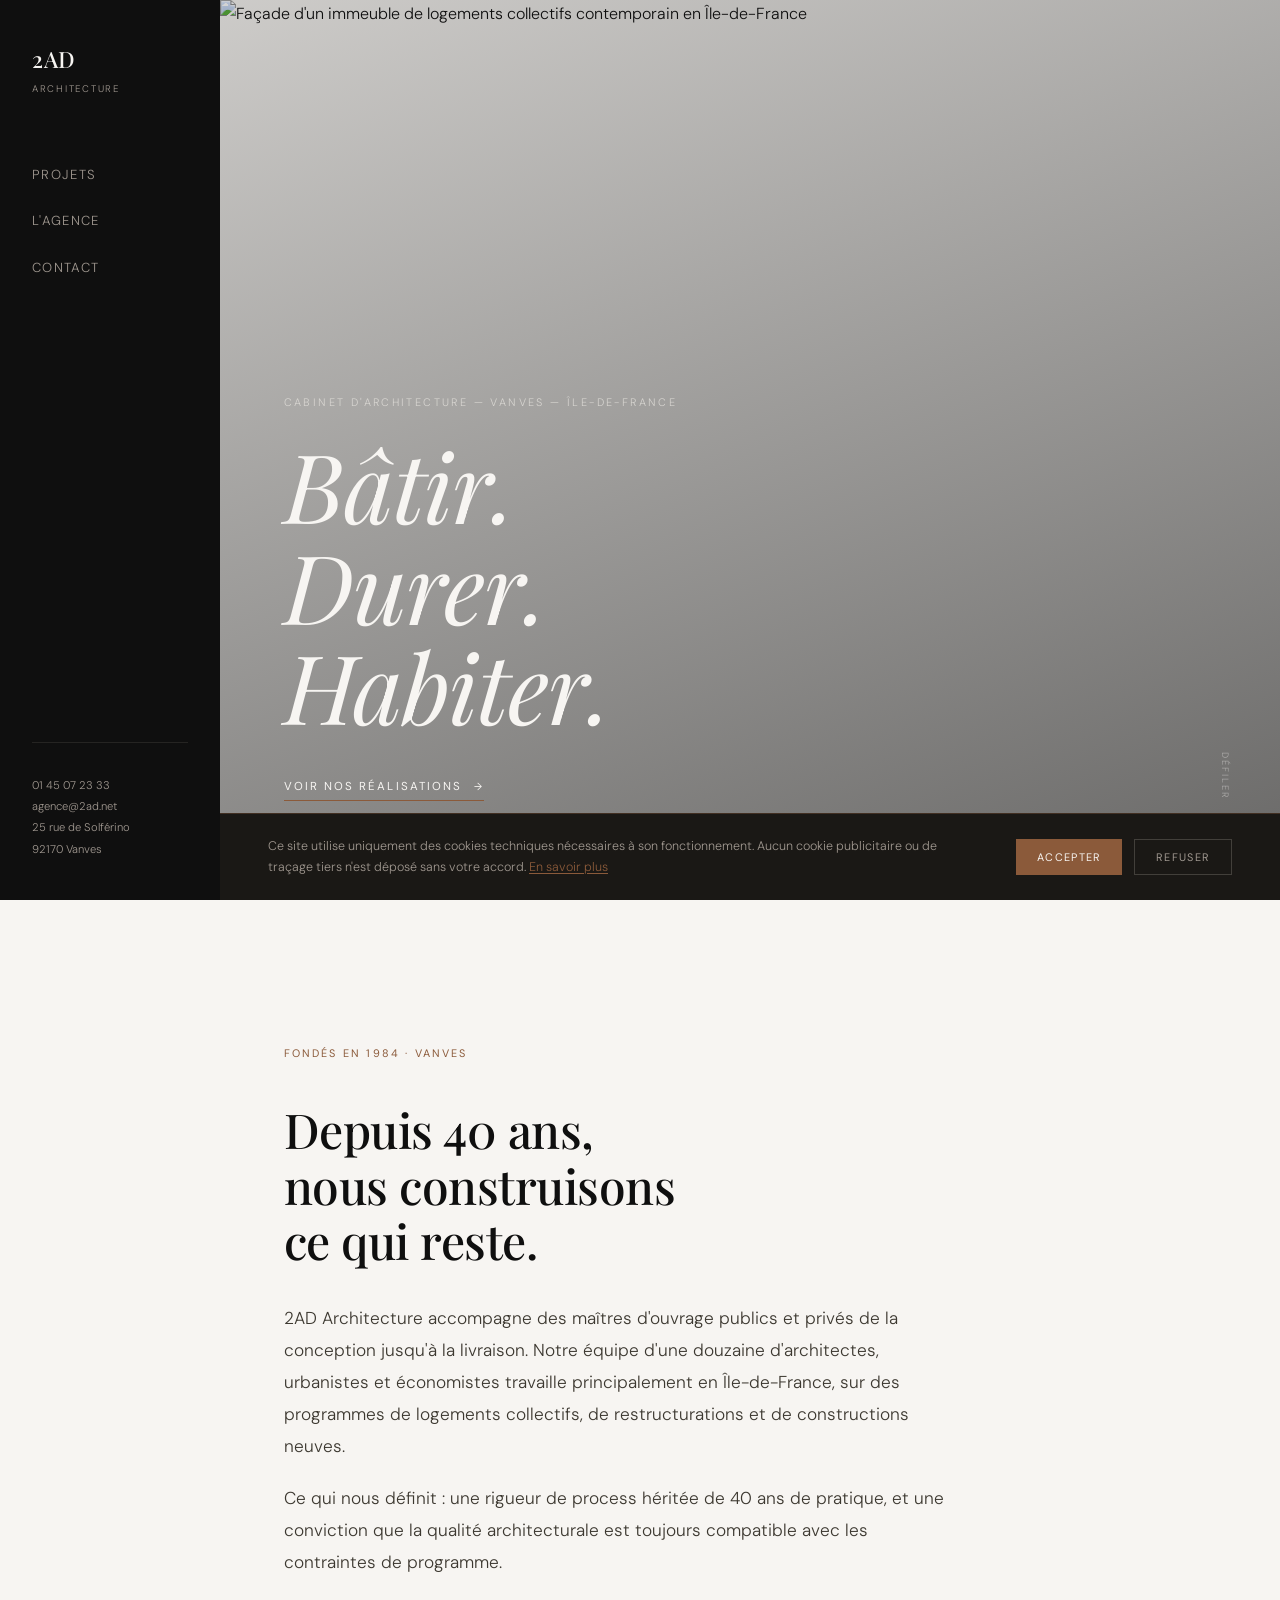
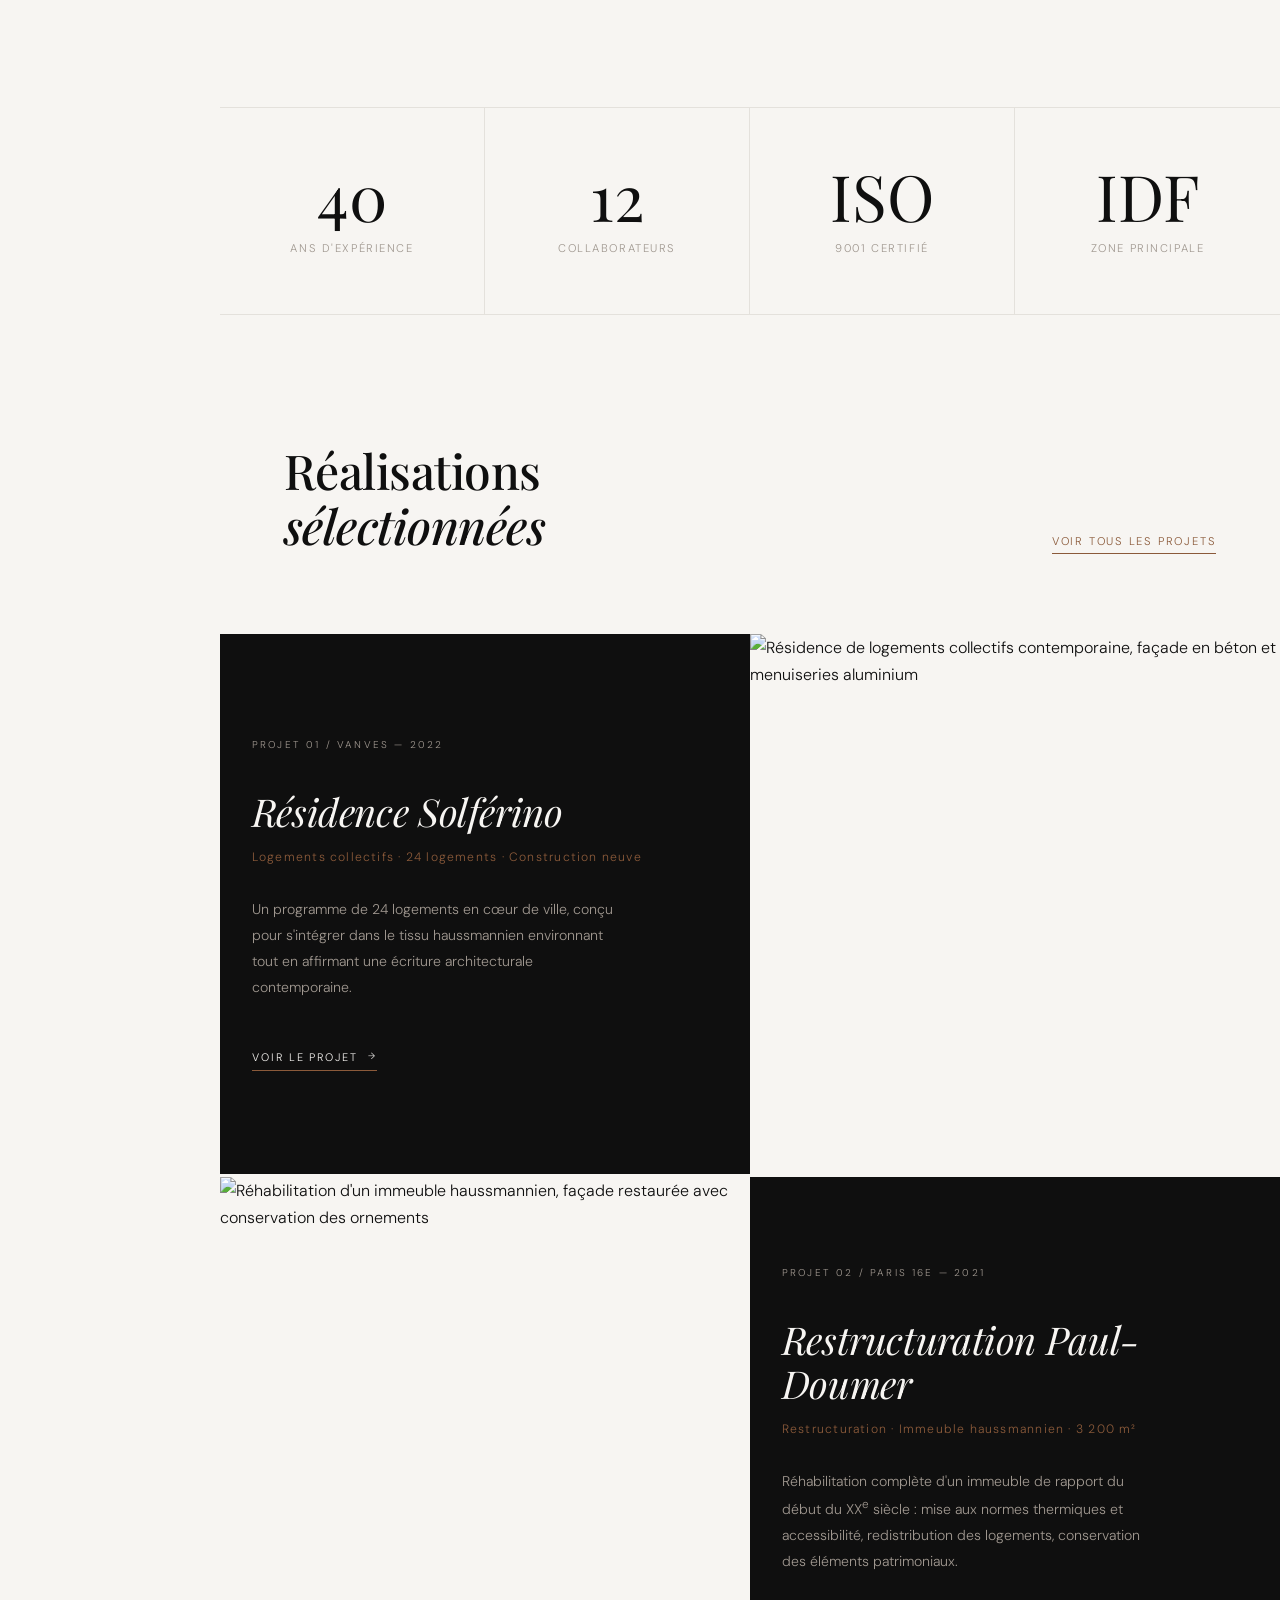
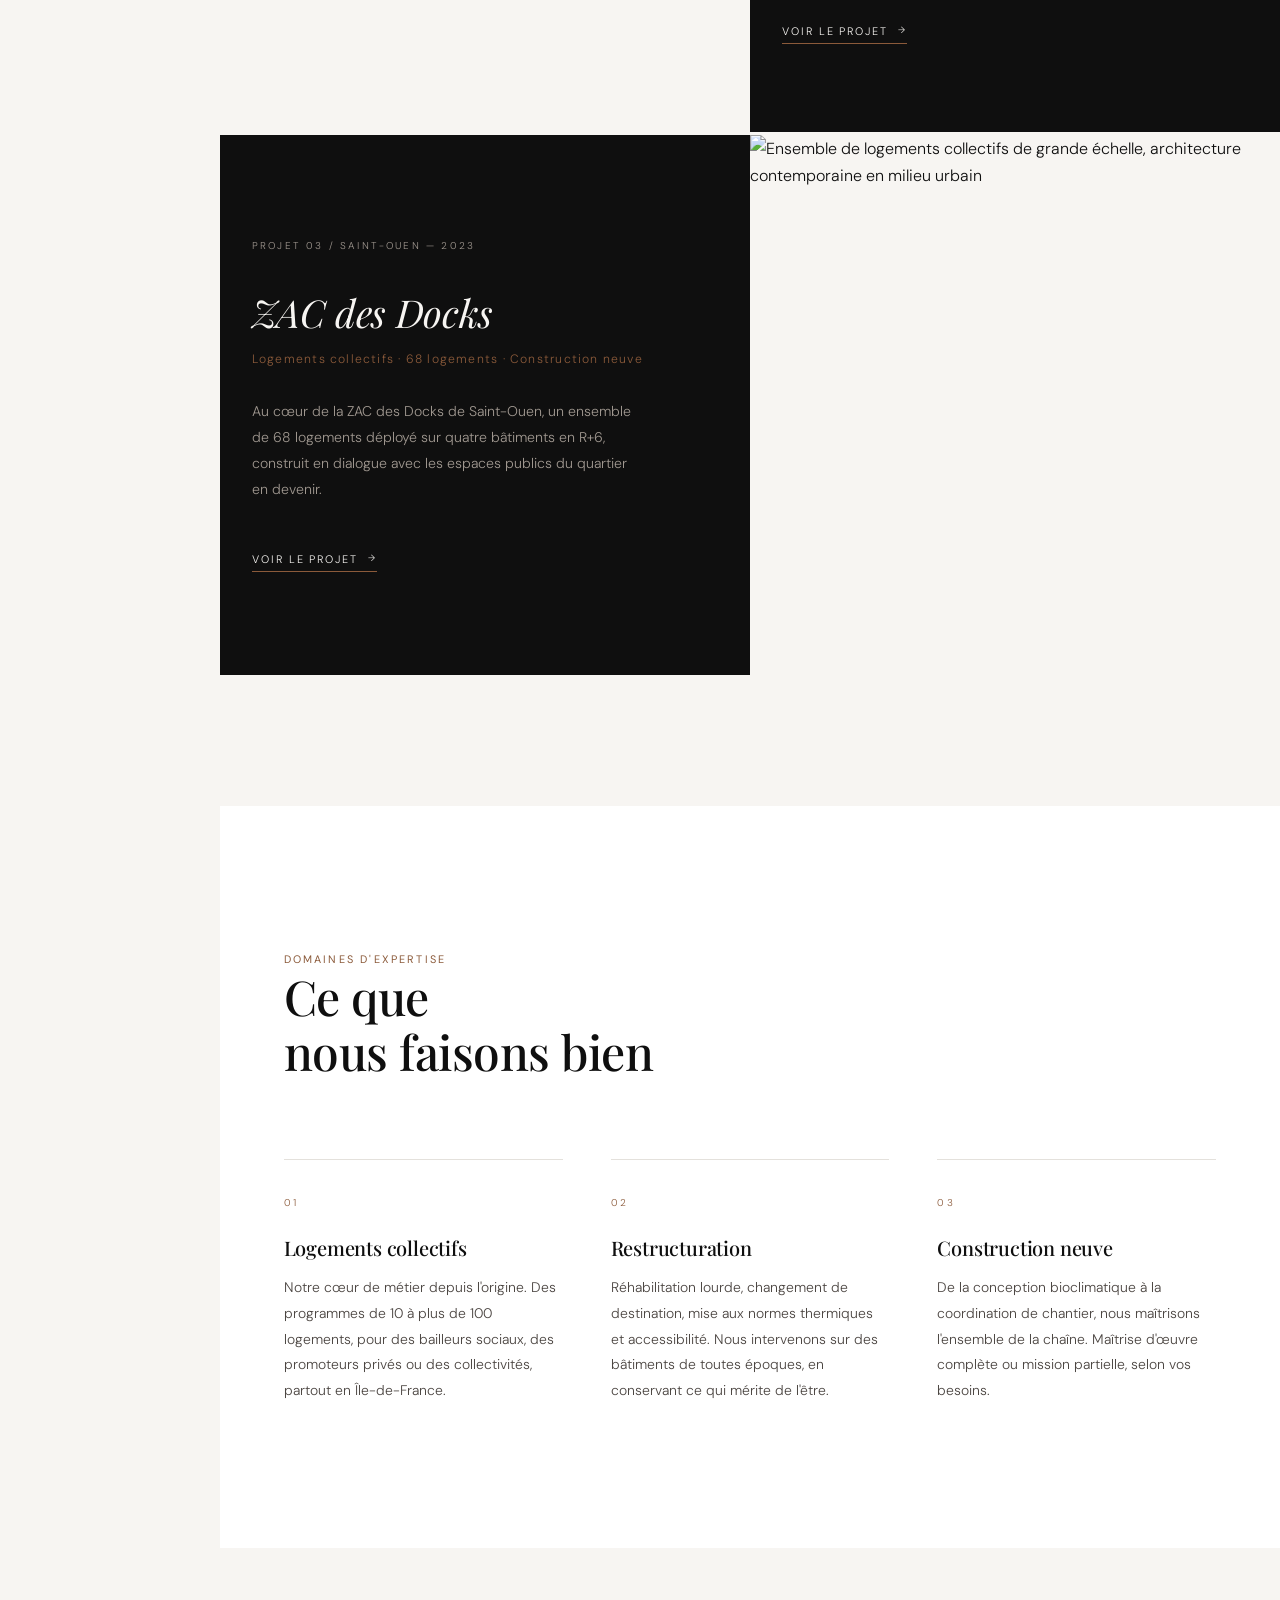
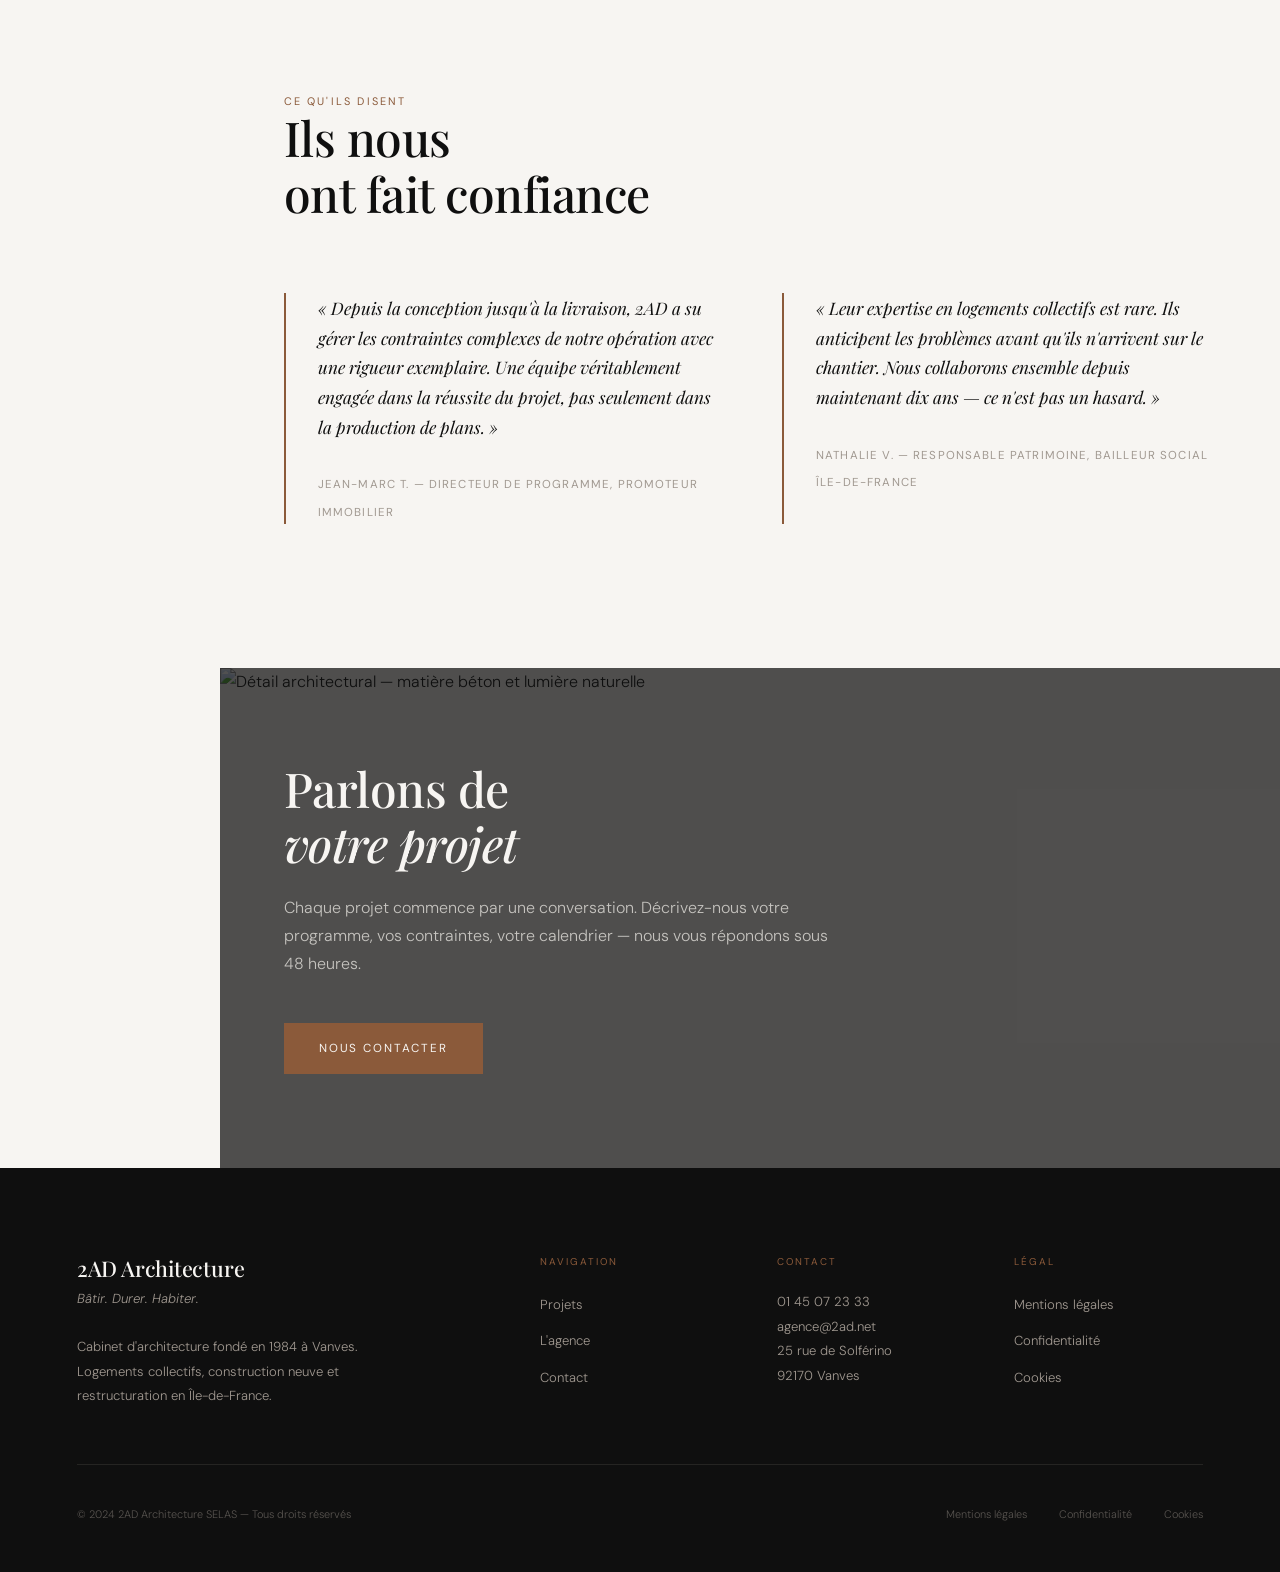
==== commit ce9bf262: "fix: corrections audit — mobile padding, transport fictif, CTA passif - CSS: réduction padding mobil" ====
--- a/index.html
+++ b/index.html
@@ -124,7 +124,7 @@
       <div class="hero-content">
         <span class="hero-eyelet">Cabinet d'architecture — Vanves — Île-de-France</span>
         <h1 class="hero-title">Bâtir.<br>Durer.<br>Habiter.</h1>
-        <a href="projets.html" class="hero-cta">Découvrir nos réalisations</a>
+        <a href="projets.html" class="hero-cta">Voir nos réalisations</a>
       </div>
       <div class="hero-scroll-hint" aria-hidden="true">Défiler</div>
     </section>
--- a/css/style.css
+++ b/css/style.css
@@ -1149,7 +1149,29 @@
   .hero-content { left: 5%; right: 5%; }
   .hero-scroll-hint { display: none; }
 
+  /* Padding réduit sur mobile — 9rem (144px) trop lourd sur petit écran */
+  .section-intro    { padding: 4.5rem 5% 4rem; }
+  .section-projets  { padding: 4.5rem 0; }
+  .section-expertises { padding: 4.5rem 5%; }
+  .section-temoignages { padding: 4.5rem 5%; }
+  .section-projets .section-header { padding: 0 5% 3rem; }
+  .agence-valeurs   { padding: 4.5rem 5%; }
+  .agence-certifs   { padding: 4rem 5%; }
+  footer            { padding: 3.5rem 5% 2.5rem; }
+
   .agence-texte { padding: 4rem 5%; }
   .contact-info-col,
   .contact-form-col { padding: 4rem 5%; }
 }
+
+/* Respect du mouvement réduit (accessibilité WCAG AA) */
+@media (prefers-reduced-motion: reduce) {
+  .fade-in {
+    opacity: 1;
+    transform: none;
+    transition: none;
+  }
+  .hero-img { transition: none; }
+  .projet-photo img,
+  .projet-card img { transition: none; }
+}
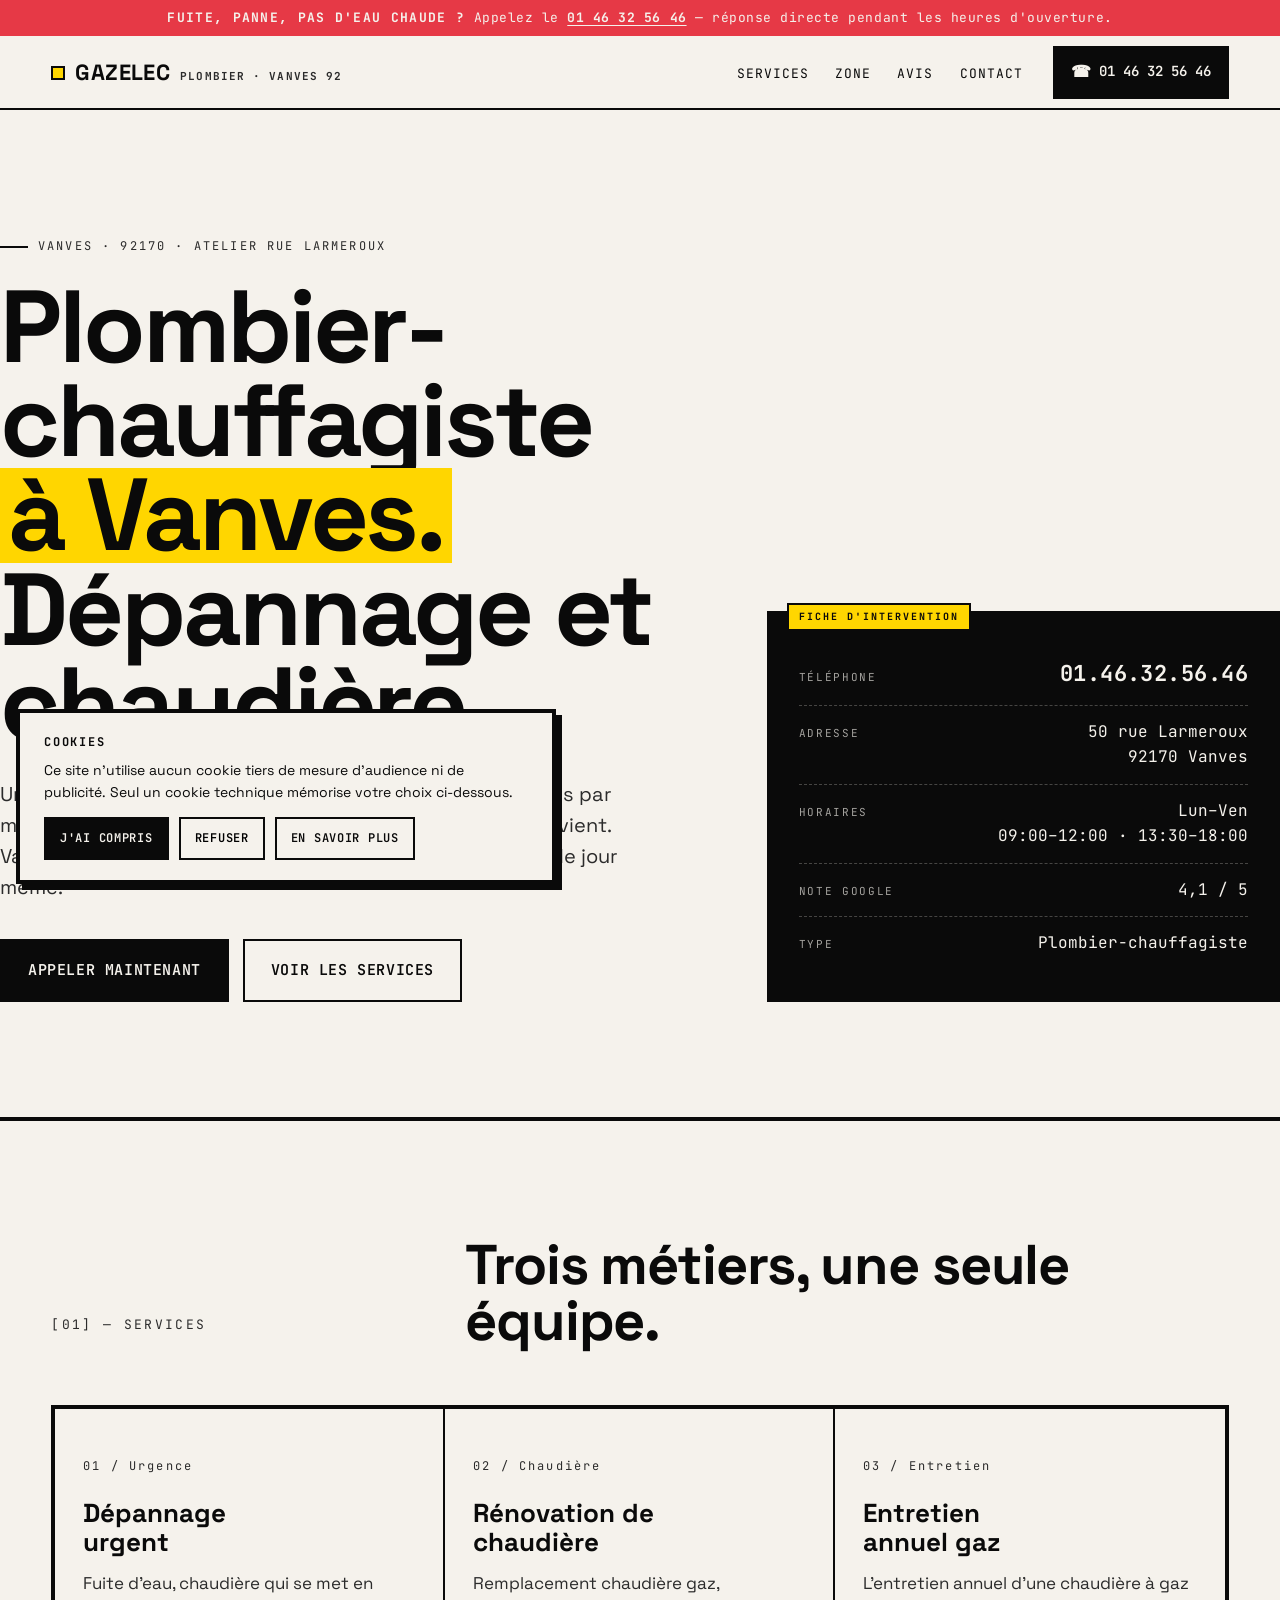
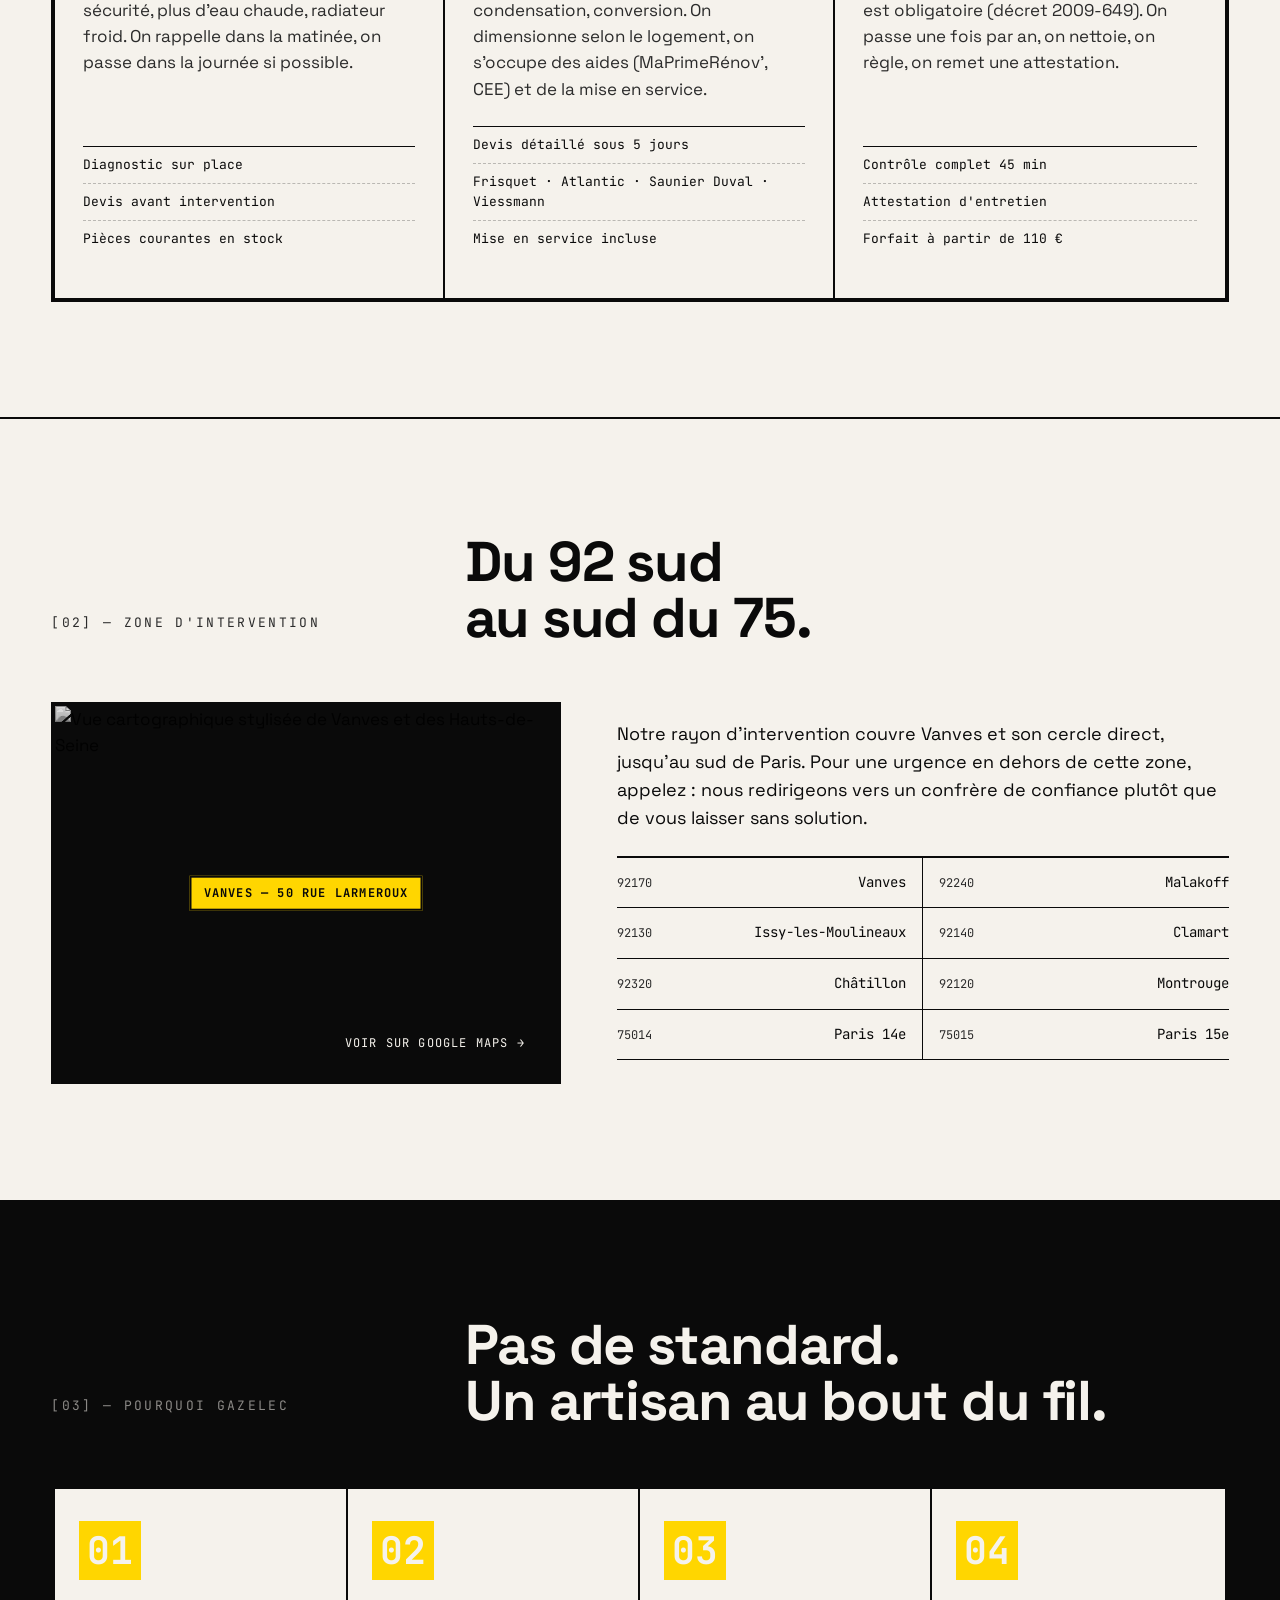
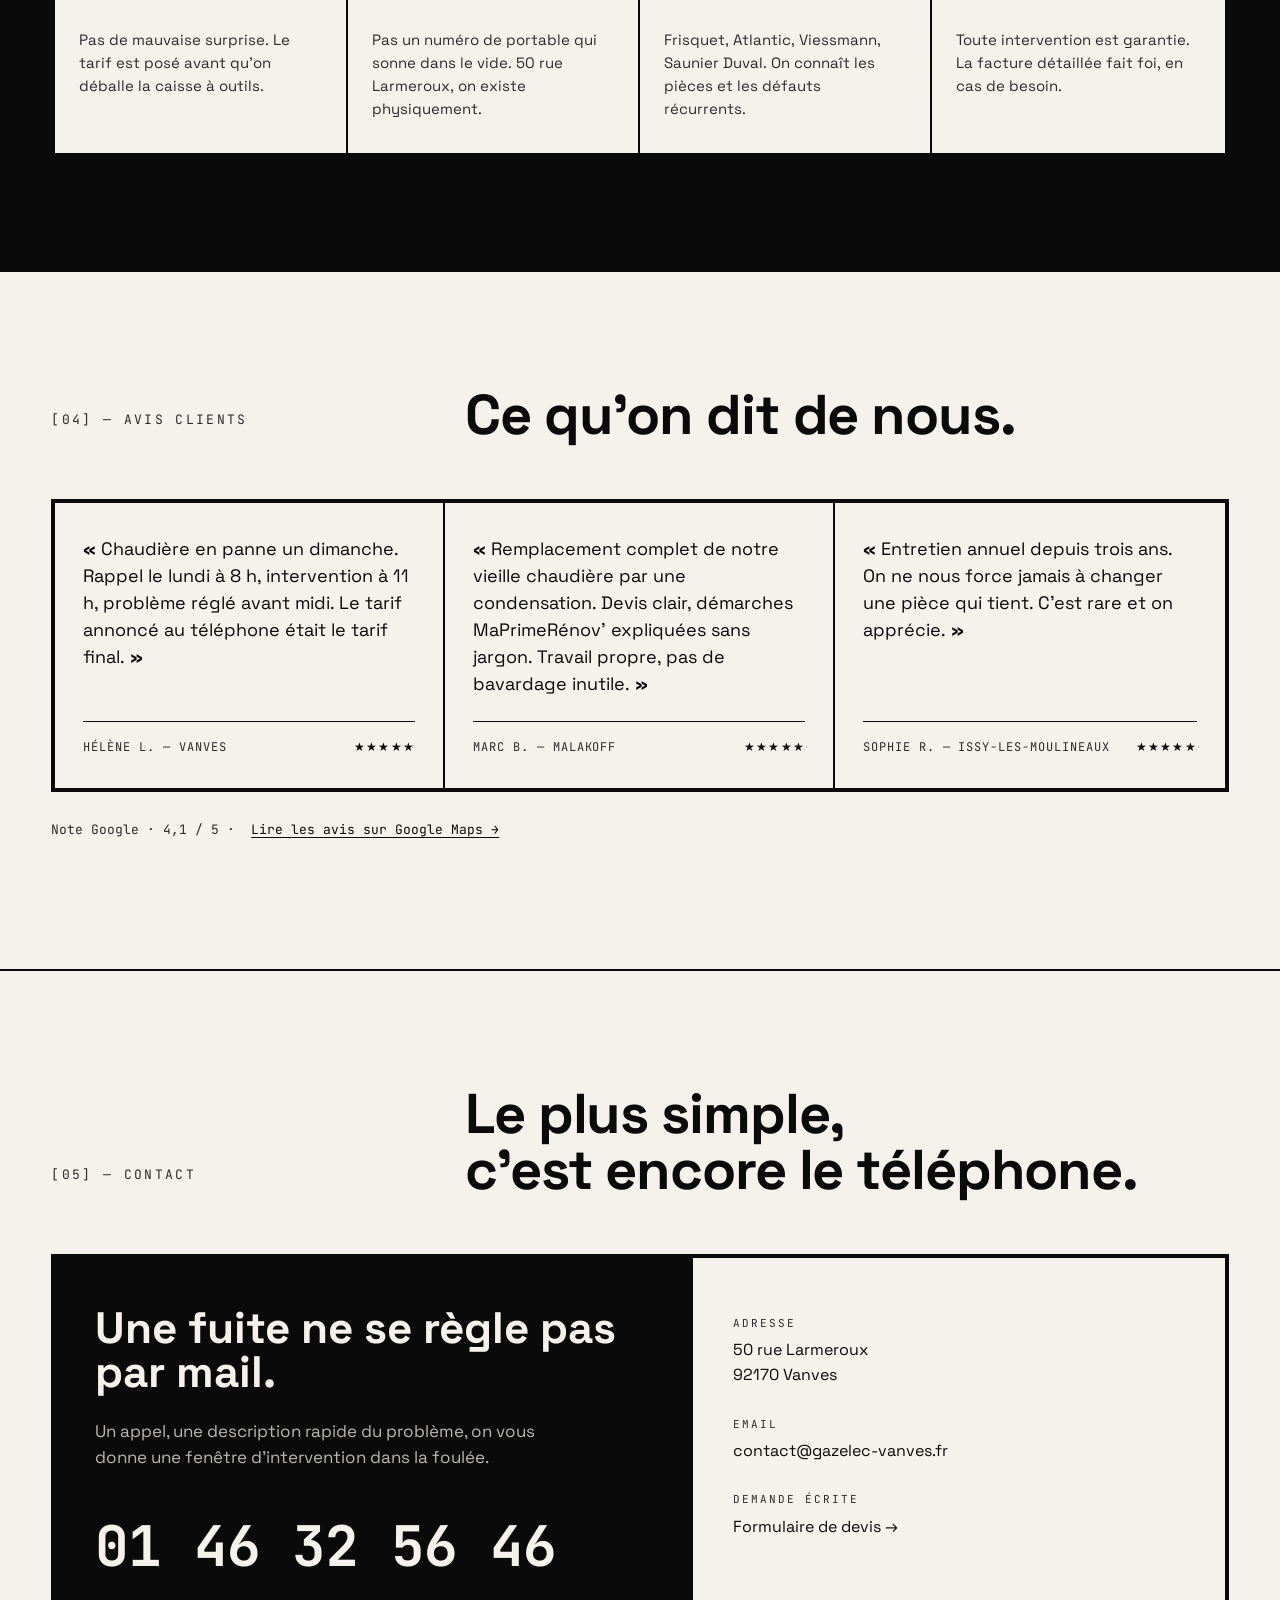
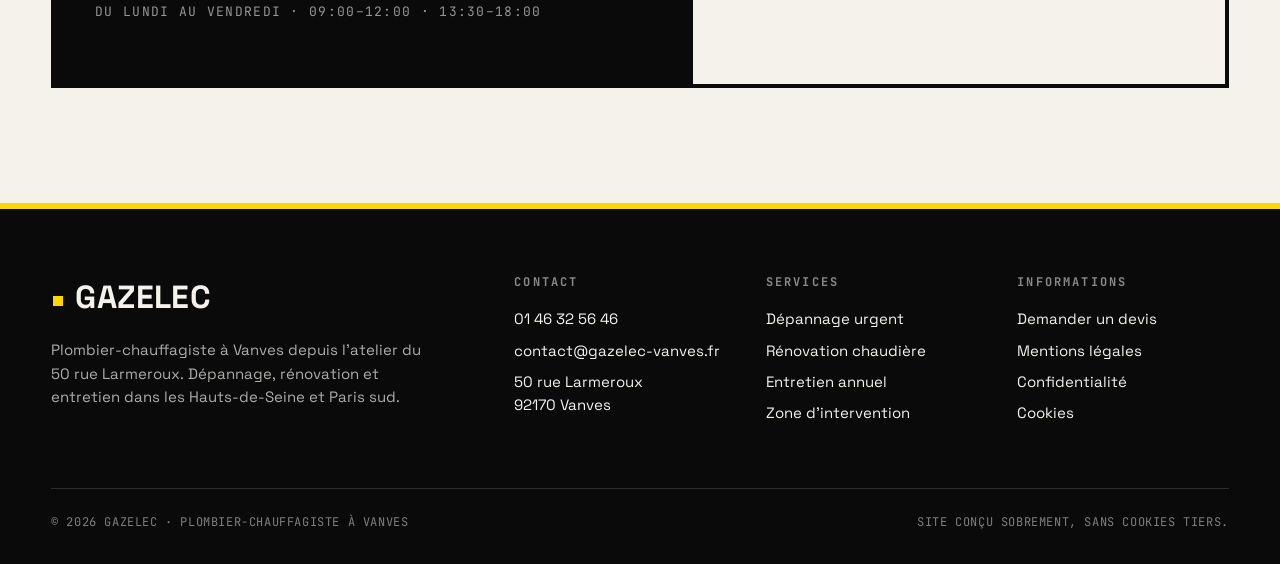
==== commit e6152714: "feat: site Gazelec — plombier-chauffagiste à Vanves Direction artistique « Urgence maîtrisée » (brut" ====
--- a/index.html
+++ b/index.html
@@ -5,407 +5,440 @@
   <meta name="viewport" content="width=device-width, initial-scale=1.0" />
 
   <!-- SEO -->
-  <title>Architecte à Vanves | 2AD Architecture</title>
-  <meta name="description" content="Cabinet d'architecture à Vanves (92) depuis 40 ans. Logements collectifs, construction neuve et restructuration en Île-de-France. Tél. 01 45 07 23 33." />
-  <link rel="canonical" href="https://www.2ad.net/" />
+  <title>Plombier-chauffagiste à Vanves | Gazelec</title>
+  <meta name="description" content="Gazelec, chauffagiste à Vanves (92). Dépannage urgent, rénovation et entretien de chaudière dans les Hauts-de-Seine. Tél. 01 46 32 56 46." />
+  <link rel="canonical" href="https://www.gazelec-vanves.fr/" /><!-- À COMPLÉTER : URL réelle du site -->
 
   <!-- Open Graph -->
-  <meta property="og:type"        content="website" />
-  <meta property="og:url"         content="https://www.2ad.net/" />
-  <meta property="og:title"       content="Architecte à Vanves | 2AD Architecture" />
-  <meta property="og:description" content="Cabinet d'architecture fondé il y a 40 ans à Vanves. Logements collectifs, construction neuve, restructuration en Île-de-France." />
-  <meta property="og:image"       content="https://www.2ad.net/og-image.jpg" /><!-- À REMPLACER par une photo réelle -->
-  <meta property="og:locale"      content="fr_FR" />
-
-  <!-- Twitter Card -->
-  <meta name="twitter:card"        content="summary_large_image" />
-  <meta name="twitter:title"       content="Architecte à Vanves | 2AD Architecture" />
-  <meta name="twitter:description" content="40 ans d'architecture en Île-de-France. Logements collectifs, restructuration, construction neuve." />
+  <meta property="og:type" content="website" />
+  <meta property="og:url" content="https://www.gazelec-vanves.fr/" />
+  <meta property="og:title" content="Plombier-chauffagiste à Vanves | Gazelec" />
+  <meta property="og:description" content="Dépannage urgent, rénovation et entretien de chaudière à Vanves et alentours. Appelez le 01 46 32 56 46." />
+  <meta property="og:image" content="https://www.gazelec-vanves.fr/og-image.jpg" /><!-- À COMPLÉTER : image OG 1200x630 -->
+  <meta property="og:locale" content="fr_FR" />
+  <meta name="twitter:card" content="summary_large_image" />
+
+  <!-- Favicon -->
+  <link rel="icon" href="data:image/svg+xml,%3Csvg xmlns='http://www.w3.org/2000/svg' viewBox='0 0 100 100'%3E%3Crect width='100' height='100' fill='%230A0A0A'/%3E%3Crect x='30' y='30' width='40' height='40' fill='%23FFD600' stroke='%230A0A0A' stroke-width='4'/%3E%3C/svg%3E" />
+  <!-- À COMPLÉTER : remplacer le favicon SVG inline par les versions PNG/ICO + apple-touch-icon -->
 
   <!-- Fonts -->
   <link rel="preconnect" href="https://fonts.googleapis.com" />
   <link rel="preconnect" href="https://fonts.gstatic.com" crossorigin />
+  <link rel="stylesheet" href="https://fonts.googleapis.com/css2?family=Space+Grotesk:wght@400;500;700&family=JetBrains+Mono:wght@400;500;600;700&display=swap" />
+
   <link rel="stylesheet" href="css/style.css" />
 
-  <!-- Favicon → À REMPLACER par le vrai favicon -->
-  <link rel="icon" type="image/svg+xml" href="data:image/svg+xml,<svg xmlns='http://www.w3.org/2000/svg' viewBox='0 0 32 32'><rect width='32' height='32' fill='%230F0F0F'/><text x='4' y='24' font-size='20' fill='%23F7F5F2' font-family='serif'>2A</text></svg>" />
-
-  <!-- Schema.org JSON-LD -->
+  <!-- Schema.org LocalBusiness / Plumber
+       Note : aggregateRating volontairement omis (note Google 4,1 < 4,3 — règle SEO de l'audit).
+       Horaires basées sur la donnée fournie (lundi). À COMPLÉTER : confirmer les jours réellement ouverts. -->
   <script type="application/ld+json">
   {
     "@context": "https://schema.org",
-    "@type": "ProfessionalService",
-    "name": "2AD Architecture",
-    "legalName": "2 AD Architecture SELAS",
-    "url": "https://www.2ad.net",
-    "description": "Cabinet d'architecture fondé il y a 40 ans à Vanves, spécialisé en logements collectifs, construction neuve et restructuration en Île-de-France.",
+    "@type": "Plumber",
+    "name": "Gazelec",
+    "description": "Plombier-chauffagiste à Vanves. Dépannage urgent, rénovation et entretien de chaudière.",
+    "image": "https://www.gazelec-vanves.fr/og-image.jpg",
+    "url": "https://www.gazelec-vanves.fr/",
+    "telephone": "+33146325646",
+    "priceRange": "€€",
     "address": {
       "@type": "PostalAddress",
-      "streetAddress": "25 rue de Solférino",
+      "streetAddress": "50 rue Larmeroux",
+      "postalCode": "92170",
       "addressLocality": "Vanves",
-      "postalCode": "92170",
       "addressRegion": "Île-de-France",
       "addressCountry": "FR"
     },
     "geo": {
       "@type": "GeoCoordinates",
-      "latitude": 48.8215,
-      "longitude": 2.2945
+      "latitude": 48.8151026,
+      "longitude": 2.2780796
     },
-    "telephone": "+33145072333",
-    "email": "agence@2ad.net",
     "openingHoursSpecification": [
       {
         "@type": "OpeningHoursSpecification",
-        "dayOfWeek": ["Monday","Tuesday","Wednesday","Thursday","Friday"],
+        "dayOfWeek": ["Monday", "Tuesday", "Wednesday", "Thursday", "Friday"],
         "opens": "09:00",
+        "closes": "12:00"
+      },
+      {
+        "@type": "OpeningHoursSpecification",
+        "dayOfWeek": ["Monday", "Tuesday", "Wednesday", "Thursday", "Friday"],
+        "opens": "13:30",
         "closes": "18:00"
       }
     ],
-    "areaServed": {
-      "@type": "AdministrativeArea",
-      "name": "Île-de-France"
-    },
-    "hasCredential": "ISO 9001",
-    "memberOf": {
-      "@type": "Organization",
-      "name": "Ordre des Architectes"
-    }
+    "areaServed": [
+      { "@type": "City", "name": "Vanves" },
+      { "@type": "City", "name": "Malakoff" },
+      { "@type": "City", "name": "Issy-les-Moulineaux" },
+      { "@type": "City", "name": "Clamart" },
+      { "@type": "City", "name": "Châtillon" },
+      { "@type": "City", "name": "Montrouge" },
+      { "@type": "City", "name": "Paris 14e" },
+      { "@type": "City", "name": "Paris 15e" }
+    ],
+    "hasMap": "https://www.google.com/maps/place/Gazelec/@48.8151026,2.2780796,17z/data=!4m6!3m5!1s0x47e67164dd772271:0x492b7bbb457c854d"
   }
   </script>
 </head>
-
 <body>
-
-  <!-- ══ NAVIGATION LATÉRALE ══ -->
-  <nav class="nav-sidebar" id="nav-sidebar" aria-label="Navigation principale">
-    <a href="index.html" class="nav-logo" aria-label="2AD Architecture — retour à l'accueil">
-      <span class="nav-logo-name">2AD</span>
-      <span class="nav-logo-sub">Architecture</span>
-    </a>
-    <ul class="nav-links" role="list">
-      <li><a href="projets.html">Projets</a></li>
-      <li><a href="agence.html">L'agence</a></li>
-      <li><a href="contact.html">Contact</a></li>
-    </ul>
-    <div class="nav-footer">
-      <address>
-        <a href="tel:+33145072333">01 45 07 23 33</a>
-        <a href="mailto:agence@2ad.net">agence@2ad.net</a>
-        <p>25 rue de Solférino<br>92170 Vanves</p>
-      </address>
-    </div>
-  </nav>
-
-  <button
-    class="nav-toggle"
-    aria-expanded="false"
-    aria-controls="nav-sidebar"
-    aria-label="Ouvrir le menu de navigation"
-  >
-    <span></span><span></span><span></span>
-  </button>
-
-  <!-- ══ CONTENU PRINCIPAL ══ -->
-  <main class="site-main">
-
-    <!-- HERO -->
-    <section class="hero" aria-label="Présentation de l'agence">
-      <img
-        class="hero-img"
-        src="https://images.unsplash.com/photo-1486325212027-8081e485255e?auto=format&fit=crop&w=1920&q=80"
-        alt="Façade d'un immeuble de logements collectifs contemporain en Île-de-France"
-        loading="eager"
-        fetchpriority="high"
-        width="1920"
-        height="1080"
-      />
-      <div class="hero-overlay" aria-hidden="true"></div>
-      <div class="hero-content">
-        <span class="hero-eyelet">Cabinet d'architecture — Vanves — Île-de-France</span>
-        <h1 class="hero-title">Bâtir.<br>Durer.<br>Habiter.</h1>
-        <a href="projets.html" class="hero-cta">Voir nos réalisations</a>
-      </div>
-      <div class="hero-scroll-hint" aria-hidden="true">Défiler</div>
-    </section>
-
-    <!-- INTRO -->
-    <section class="section-intro" aria-labelledby="intro-titre">
-      <span class="label fade-in">Fondés en 1984 · Vanves</span>
-      <h2 id="intro-titre" class="fade-in fade-in-d1">
-        Depuis 40 ans,<br>nous construisons<br>ce qui reste.
-      </h2>
-      <p class="lead fade-in fade-in-d2">
-        2AD Architecture accompagne des maîtres d'ouvrage publics et privés de la conception
-        jusqu'à la livraison. Notre équipe d'une douzaine d'architectes, urbanistes et économistes
-        travaille principalement en Île-de-France, sur des programmes de logements collectifs,
-        de restructurations et de constructions neuves.
-      </p>
-      <p class="lead fade-in fade-in-d3">
-        Ce qui nous définit : une rigueur de process héritée de 40 ans de pratique,
-        et une conviction que la qualité architecturale est toujours compatible
-        avec les contraintes de programme.
-      </p>
-    </section>
-
-    <!-- CHIFFRES CLÉS -->
-    <section class="section-chiffres" aria-label="Chiffres clés de l'agence">
-      <div class="chiffre fade-in">
-        <p class="chiffre-valeur">40</p>
-        <p class="chiffre-label">Ans d'expérience</p>
-      </div>
-      <div class="chiffre fade-in fade-in-d1">
-        <p class="chiffre-valeur">12</p>
-        <p class="chiffre-label">Collaborateurs</p>
-      </div>
-      <div class="chiffre fade-in fade-in-d2">
-        <p class="chiffre-valeur">ISO</p>
-        <p class="chiffre-label">9001 certifié</p>
-      </div>
-      <div class="chiffre fade-in fade-in-d3">
-        <p class="chiffre-valeur">IDF</p>
-        <p class="chiffre-label">Zone principale</p>
-      </div>
-    </section>
-
-    <!-- PROJETS SÉLECTIONNÉS -->
-    <section class="section-projets" aria-labelledby="projets-titre">
-      <div class="section-header">
-        <h2 id="projets-titre" class="fade-in">Réalisations<br><em>sélectionnées</em></h2>
-        <a href="projets.html" class="voir-tous fade-in fade-in-d1">Voir tous les projets</a>
-      </div>
-
-      <!-- PROJET 1 -->
-      <!-- PROJET FICTIF — À REMPLACER PAR UNE VRAIE RÉALISATION AVANT MISE EN LIGNE -->
-      <article class="projet-item">
-        <div class="projet-photo">
-          <img
-            src="https://images.unsplash.com/photo-1545324418-cc1a3fa10c00?auto=format&fit=crop&w=1200&q=80"
-            alt="Résidence de logements collectifs contemporaine, façade en béton et menuiseries aluminium"
-            loading="lazy"
-            width="1200"
-            height="900"
-          />
-        </div>
-        <div class="projet-texte">
-          <p class="projet-num">Projet 01 / Vanves — 2022</p>
-          <h3 class="projet-titre">Résidence Solférino</h3>
-          <p class="projet-meta">Logements collectifs · 24 logements · Construction neuve</p>
-          <p class="projet-desc">
-            Un programme de 24 logements en cœur de ville, conçu pour s'intégrer
-            dans le tissu haussmannien environnant tout en affirmant
-            une écriture architecturale contemporaine.
-          </p>
-          <a href="projets.html" class="projet-lien">Voir le projet</a>
-        </div>
-      </article>
-
-      <!-- PROJET 2 -->
-      <!-- PROJET FICTIF — À REMPLACER PAR UNE VRAIE RÉALISATION AVANT MISE EN LIGNE -->
-      <article class="projet-item">
-        <div class="projet-photo">
-          <img
-            src="https://images.unsplash.com/photo-1503387762-592deb58ef4e?auto=format&fit=crop&w=1200&q=80"
-            alt="Réhabilitation d'un immeuble haussmannien, façade restaurée avec conservation des ornements"
-            loading="lazy"
-            width="1200"
-            height="900"
-          />
-        </div>
-        <div class="projet-texte">
-          <p class="projet-num">Projet 02 / Paris 16e — 2021</p>
-          <h3 class="projet-titre">Restructuration Paul-Doumer</h3>
-          <p class="projet-meta">Restructuration · Immeuble haussmannien · 3 200 m²</p>
-          <p class="projet-desc">
-            Réhabilitation complète d'un immeuble de rapport du début du XX<sup>e</sup> siècle :
-            mise aux normes thermiques et accessibilité, redistribution des logements,
-            conservation des éléments patrimoniaux.
-          </p>
-          <a href="projets.html" class="projet-lien">Voir le projet</a>
-        </div>
-      </article>
-
-      <!-- PROJET 3 -->
-      <!-- PROJET FICTIF — À REMPLACER PAR UNE VRAIE RÉALISATION AVANT MISE EN LIGNE -->
-      <article class="projet-item">
-        <div class="projet-photo">
-          <img
-            src="https://images.unsplash.com/photo-1487958449943-2429e8be8625?auto=format&fit=crop&w=1200&q=80"
-            alt="Ensemble de logements collectifs de grande échelle, architecture contemporaine en milieu urbain"
-            loading="lazy"
-            width="1200"
-            height="900"
-          />
-        </div>
-        <div class="projet-texte">
-          <p class="projet-num">Projet 03 / Saint-Ouen — 2023</p>
-          <h3 class="projet-titre">ZAC des Docks</h3>
-          <p class="projet-meta">Logements collectifs · 68 logements · Construction neuve</p>
-          <p class="projet-desc">
-            Au cœur de la ZAC des Docks de Saint-Ouen, un ensemble de 68 logements
-            déployé sur quatre bâtiments en R+6, construit en dialogue
-            avec les espaces publics du quartier en devenir.
-          </p>
-          <a href="projets.html" class="projet-lien">Voir le projet</a>
-        </div>
-      </article>
-    </section>
-
-    <!-- EXPERTISES -->
-    <section class="section-expertises" aria-labelledby="expertises-titre">
-      <div class="section-header">
-        <span class="label fade-in">Domaines d'expertise</span>
-        <h2 id="expertises-titre" class="fade-in fade-in-d1">Ce que<br>nous faisons bien</h2>
-      </div>
-      <div class="expertises-grid">
-        <div class="expertise-item fade-in">
-          <span class="expertise-index">01</span>
-          <h3>Logements collectifs</h3>
-          <p>
-            Notre cœur de métier depuis l'origine. Des programmes de 10 à plus de 100 logements,
-            pour des bailleurs sociaux, des promoteurs privés ou des collectivités,
-            partout en Île-de-France.
-          </p>
-        </div>
-        <div class="expertise-item fade-in fade-in-d1">
-          <span class="expertise-index">02</span>
-          <h3>Restructuration</h3>
-          <p>
-            Réhabilitation lourde, changement de destination, mise aux normes thermiques
-            et accessibilité. Nous intervenons sur des bâtiments de toutes époques,
-            en conservant ce qui mérite de l'être.
-          </p>
-        </div>
-        <div class="expertise-item fade-in fade-in-d2">
-          <span class="expertise-index">03</span>
-          <h3>Construction neuve</h3>
-          <p>
-            De la conception bioclimatique à la coordination de chantier,
-            nous maîtrisons l'ensemble de la chaîne. Maîtrise d'œuvre complète
-            ou mission partielle, selon vos besoins.
-          </p>
-        </div>
-      </div>
-    </section>
-
-    <!-- TÉMOIGNAGES -->
-    <section class="section-temoignages" aria-labelledby="temoignages-titre">
-      <div class="section-header">
-        <span class="label fade-in">Ce qu'ils disent</span>
-        <h2 id="temoignages-titre" class="fade-in fade-in-d1">Ils nous<br>ont fait confiance</h2>
-      </div>
-      <div class="temoignages-grid">
-
-        <!-- TÉMOIGNAGE FICTIF — À REMPLACER PAR DES AVIS RÉELS AVANT MISE EN LIGNE -->
-        <div class="temoignage fade-in">
-          <blockquote>
-            « Depuis la conception jusqu'à la livraison, 2AD a su gérer les contraintes
-            complexes de notre opération avec une rigueur exemplaire. Une équipe
-            véritablement engagée dans la réussite du projet, pas seulement
-            dans la production de plans. »
-          </blockquote>
-          <cite>Jean-Marc T. — Directeur de programme, promoteur immobilier</cite>
-        </div>
-
-        <!-- TÉMOIGNAGE FICTIF — À REMPLACER PAR DES AVIS RÉELS AVANT MISE EN LIGNE -->
-        <div class="temoignage fade-in fade-in-d1">
-          <blockquote>
-            « Leur expertise en logements collectifs est rare. Ils anticipent les problèmes
-            avant qu'ils n'arrivent sur le chantier. Nous collaborons ensemble
-            depuis maintenant dix ans — ce n'est pas un hasard. »
-          </blockquote>
-          <cite>Nathalie V. — Responsable patrimoine, bailleur social Île-de-France</cite>
-        </div>
-
-      </div>
-    </section>
-
-    <!-- CTA CONTACT -->
-    <section class="section-cta" aria-labelledby="cta-titre">
-      <img
-        class="cta-bg"
-        src="https://images.unsplash.com/photo-1600607687920-4e2a09cf159d?auto=format&fit=crop&w=1920&q=80"
-        alt="Détail architectural — matière béton et lumière naturelle"
-        loading="lazy"
-        width="1920"
-        height="500"
-        aria-hidden="true"
-      />
-      <div class="cta-overlay" aria-hidden="true"></div>
-      <div class="cta-content fade-in">
-        <h2 id="cta-titre">Parlons de<br><em>votre projet</em></h2>
-        <p>
-          Chaque projet commence par une conversation.
-          Décrivez-nous votre programme, vos contraintes, votre calendrier —
-          nous vous répondons sous 48 heures.
-        </p>
-        <a href="contact.html" class="btn-primary">Nous contacter</a>
-      </div>
-    </section>
-
-  </main>
-
-  <!-- ══ FOOTER ══ -->
-  <footer>
-    <div class="footer-grid">
-      <div class="footer-brand">
-        <h3>2AD Architecture</h3>
-        <p class="footer-tagline">Bâtir. Durer. Habiter.</p>
-        <p>
-          Cabinet d'architecture fondé en 1984 à Vanves.
-          Logements collectifs, construction neuve et restructuration
-          en Île-de-France.
-        </p>
-      </div>
-      <div class="footer-col">
-        <h4>Navigation</h4>
-        <ul>
-          <li><a href="projets.html">Projets</a></li>
-          <li><a href="agence.html">L'agence</a></li>
+  <a class="skip-link" href="#main">Aller au contenu</a>
+
+  <!-- Bandeau urgence -->
+  <div class="urgency-bar" role="region" aria-label="Contact urgence">
+    <strong>Fuite, panne, pas d'eau chaude&nbsp;?</strong>
+    Appelez le <a href="tel:+33146325646">01&nbsp;46&nbsp;32&nbsp;56&nbsp;46</a> — réponse directe pendant les heures d'ouverture.
+  </div>
+
+  <!-- Header -->
+  <header class="site-header">
+    <div class="container site-header__inner">
+      <a class="brand" href="/" aria-label="Gazelec — accueil">
+        <span class="brand__mark" aria-hidden="true"></span>
+        <span class="brand__name">GAZELEC</span>
+        <span class="brand__tag">Plombier · Vanves 92</span>
+      </a>
+
+      <nav class="nav" data-nav aria-label="Navigation principale">
+        <button class="nav-toggle" type="button" data-nav-toggle aria-label="Ouvrir le menu" aria-expanded="false">
+          <span class="nav-toggle__bars" aria-hidden="true"></span>
+        </button>
+        <ul class="nav__list">
+          <li><a href="#services">Services</a></li>
+          <li><a href="#zone">Zone</a></li>
+          <li><a href="#avis">Avis</a></li>
           <li><a href="contact.html">Contact</a></li>
         </ul>
-      </div>
-      <div class="footer-col">
-        <h4>Contact</h4>
-        <address>
-          <a href="tel:+33145072333">01 45 07 23 33</a>
-          <a href="mailto:agence@2ad.net">agence@2ad.net</a>
-          <span style="display:block;font-size:.82rem;line-height:1.9;color:var(--pierre)">
-            25 rue de Solférino<br>92170 Vanves
-          </span>
-        </address>
-      </div>
-      <div class="footer-col">
-        <h4>Légal</h4>
-        <ul>
-          <li><a href="mentions-legales.html">Mentions légales</a></li>
-          <li><a href="politique-confidentialite.html">Confidentialité</a></li>
-          <li><a href="politique-cookies.html">Cookies</a></li>
-        </ul>
-      </div>
-    </div>
-    <div class="footer-bottom">
-      <p>© 2024 2AD Architecture SELAS — Tous droits réservés</p>
-      <nav class="footer-legal" aria-label="Liens légaux">
-        <a href="mentions-legales.html">Mentions légales</a>
-        <a href="politique-confidentialite.html">Confidentialité</a>
-        <a href="politique-cookies.html">Cookies</a>
+        <a class="btn-tel-header" href="tel:+33146325646" aria-label="Appeler Gazelec">
+          <span>01&nbsp;46&nbsp;32&nbsp;56&nbsp;46</span>
+        </a>
       </nav>
     </div>
+  </header>
+
+  <main id="main">
+    <!-- Hero -->
+    <section class="hero">
+      <div class="container hero__inner">
+        <div class="hero__lead">
+          <p class="hero__eyebrow">Vanves · 92170 · Atelier rue Larmeroux</p>
+          <h1 class="hero__title">
+            Plombier-chauffagiste<br />
+            <span class="accent">à Vanves.</span><br />
+            Dépannage et chaudière.
+          </h1>
+          <p class="hero__lede">
+            Une chaudière qui lâche un matin de janvier ne se règle pas par mail. Chez Gazelec, on décroche, on diagnostique, on intervient. Vanves, Malakoff, Issy, Paris sud — neuf cas sur dix réglés le jour même.
+          </p>
+          <div class="hero__cta">
+            <a class="btn btn--primary" href="tel:+33146325646">
+              <span>Appeler maintenant</span>
+            </a>
+            <a class="btn btn--secondary" href="#services">Voir les services</a>
+          </div>
+        </div>
+
+        <aside class="hero__card" aria-label="Informations pratiques">
+          <div class="hero__card-row">
+            <span class="hero__card-key">Téléphone</span>
+            <span class="hero__card-val hero__card-val--big">
+              <a href="tel:+33146325646">01.46.32.56.46</a>
+            </span>
+          </div>
+          <div class="hero__card-row">
+            <span class="hero__card-key">Adresse</span>
+            <span class="hero__card-val">50 rue Larmeroux<br />92170 Vanves</span>
+          </div>
+          <div class="hero__card-row">
+            <span class="hero__card-key">Horaires</span>
+            <span class="hero__card-val">Lun–Ven<br />09:00–12:00 · 13:30–18:00</span>
+          </div>
+          <div class="hero__card-row">
+            <span class="hero__card-key">Note Google</span>
+            <span class="hero__card-val">4,1 / 5</span>
+          </div>
+          <div class="hero__card-row">
+            <span class="hero__card-key">Type</span>
+            <span class="hero__card-val">Plombier-chauffagiste</span>
+          </div>
+        </aside>
+      </div>
+    </section>
+
+    <!-- Services -->
+    <section class="section" id="services">
+      <div class="container">
+        <header class="section__head">
+          <p class="section__num">[01] — Services</p>
+          <h2 class="section__title">Trois métiers, une seule équipe.</h2>
+        </header>
+
+        <div class="services fade-in">
+          <article class="service">
+            <p class="service__num">01 / Urgence</p>
+            <h3 class="service__title">Dépannage<br />urgent</h3>
+            <p class="service__desc">
+              Fuite d'eau, chaudière qui se met en sécurité, plus d'eau chaude, radiateur froid. On rappelle dans la matinée, on passe dans la journée si possible.
+            </p>
+            <ul class="service__list">
+              <li>Diagnostic sur place</li>
+              <li>Devis avant intervention</li>
+              <li>Pièces courantes en stock</li>
+            </ul>
+          </article>
+
+          <article class="service">
+            <p class="service__num">02 / Chaudière</p>
+            <h3 class="service__title">Rénovation de<br />chaudière</h3>
+            <p class="service__desc">
+              Remplacement chaudière gaz, condensation, conversion. On dimensionne selon le logement, on s'occupe des aides (MaPrimeRénov', CEE) et de la mise en service.
+            </p>
+            <ul class="service__list">
+              <li>Devis détaillé sous 5 jours</li>
+              <li>Frisquet · Atlantic · Saunier Duval · Viessmann</li>
+              <li>Mise en service incluse</li>
+            </ul>
+          </article>
+
+          <article class="service">
+            <p class="service__num">03 / Entretien</p>
+            <h3 class="service__title">Entretien<br />annuel gaz</h3>
+            <p class="service__desc">
+              L'entretien annuel d'une chaudière à gaz est obligatoire (décret 2009-649). On passe une fois par an, on nettoie, on règle, on remet une attestation.
+            </p>
+            <ul class="service__list">
+              <li>Contrôle complet 45 min</li>
+              <li>Attestation d'entretien</li>
+              <li>Forfait à partir de 110 €</li><!-- À COMPLÉTER : confirmer le tarif d'appel -->
+            </ul>
+          </article>
+        </div>
+      </div>
+    </section>
+
+    <!-- Zone d'intervention -->
+    <section class="section" id="zone">
+      <div class="container">
+        <header class="section__head">
+          <p class="section__num">[02] — Zone d'intervention</p>
+          <h2 class="section__title">Du 92 sud<br />au sud du 75.</h2>
+        </header>
+
+        <div class="zone fade-in">
+          <div class="zone__map" aria-label="Carte indicative de la zone d'intervention de Gazelec">
+            <!-- Image statique au lieu d'une iframe Google : pas de cookies tiers, LCP préservé -->
+            <img
+              src="https://images.unsplash.com/photo-1524661135-423995f22d0b?auto=format&fit=crop&w=900&q=70"
+              alt="Vue cartographique stylisée de Vanves et des Hauts-de-Seine"
+              loading="lazy" decoding="async" width="900" height="675" />
+            <span class="zone__map-pin" aria-hidden="true">VANVES — 50 RUE LARMEROUX</span>
+            <a class="zone__map-link"
+               href="https://www.google.com/maps/place/Gazelec/@48.8151026,2.2780796,17z/data=!4m6!3m5!1s0x47e67164dd772271:0x492b7bbb457c854d"
+               target="_blank" rel="noopener" aria-label="Voir Gazelec sur Google Maps">
+              Voir sur Google Maps →
+            </a>
+          </div>
+
+          <div class="zone__intro">
+            <p>
+              Notre rayon d'intervention couvre Vanves et son cercle direct, jusqu'au sud de Paris. Pour une urgence en dehors de cette zone, appelez : nous redirigeons vers un confrère de confiance plutôt que de vous laisser sans solution.
+            </p>
+            <ul class="zone__cities">
+              <li><span>92170</span> Vanves</li>
+              <li><span>92240</span> Malakoff</li>
+              <li><span>92130</span> Issy-les-Moulineaux</li>
+              <li><span>92140</span> Clamart</li>
+              <li><span>92320</span> Châtillon</li>
+              <li><span>92120</span> Montrouge</li>
+              <li><span>75014</span> Paris 14e</li>
+              <li><span>75015</span> Paris 15e</li>
+            </ul>
+          </div>
+        </div>
+      </div>
+    </section>
+
+    <!-- Pourquoi nous -->
+    <section class="section section--noir">
+      <div class="container">
+        <header class="section__head">
+          <p class="section__num">[03] — Pourquoi Gazelec</p>
+          <h2 class="section__title">Pas de standard.<br />Un artisan au bout du fil.</h2>
+        </header>
+
+        <div class="why fade-in">
+          <div class="why__item">
+            <span class="why__num"><span class="why__num--accent">01</span></span>
+            <h3 class="why__title">Devis avant intervention</h3>
+            <p class="why__desc">Pas de mauvaise surprise. Le tarif est posé avant qu'on déballe la caisse à outils.</p>
+          </div>
+          <div class="why__item">
+            <span class="why__num"><span class="why__num--accent">02</span></span>
+            <h3 class="why__title">Atelier à Vanves</h3>
+            <p class="why__desc">Pas un numéro de portable qui sonne dans le vide. 50 rue Larmeroux, on existe physiquement.</p>
+          </div>
+          <div class="why__item">
+            <span class="why__num"><span class="why__num--accent">03</span></span>
+            <h3 class="why__title">Chaudière gaz, notre cœur</h3>
+            <p class="why__desc">Frisquet, Atlantic, Viessmann, Saunier Duval. On connaît les pièces et les défauts récurrents.</p>
+          </div>
+          <div class="why__item">
+            <span class="why__num"><span class="why__num--accent">04</span></span>
+            <h3 class="why__title">Garantie écrite</h3>
+            <p class="why__desc">Toute intervention est garantie. La facture détaillée fait foi, en cas de besoin.</p>
+          </div>
+        </div>
+      </div>
+    </section>
+
+    <!-- Témoignages -->
+    <section class="section" id="avis">
+      <div class="container">
+        <header class="section__head">
+          <p class="section__num">[04] — Avis clients</p>
+          <h2 class="section__title">Ce qu'on dit de nous.</h2>
+        </header>
+
+        <!--
+          ⚠️ TÉMOIGNAGES FICTIFS — À REMPLACER PAR DES AVIS RÉELS AVANT MISE EN LIGNE.
+          Aucun avis Google brut n'a été fourni à la rédaction. Ces textes sont des
+          contenus rédactionnels plausibles, à substituer dès que possible par des
+          avis vérifiables (Google Business, Pages Jaunes, etc.) avec le prénom de
+          l'auteur d'origine. Article L121-1 du Code de la consommation : un faux
+          avis attribué à un client réel est passible de sanctions.
+        -->
+        <div class="testimonials fade-in">
+          <article class="testimonial">
+            <p class="testimonial__quote">Chaudière en panne un dimanche. Rappel le lundi à 8 h, intervention à 11 h, problème réglé avant midi. Le tarif annoncé au téléphone était le tarif final.</p>
+            <div class="testimonial__meta">
+              <span>Hélène L. — Vanves</span>
+              <span class="testimonial__stars" aria-label="5 étoiles">★★★★★</span>
+            </div>
+          </article>
+          <article class="testimonial">
+            <p class="testimonial__quote">Remplacement complet de notre vieille chaudière par une condensation. Devis clair, démarches MaPrimeRénov' expliquées sans jargon. Travail propre, pas de bavardage inutile.</p>
+            <div class="testimonial__meta">
+              <span>Marc B. — Malakoff</span>
+              <span class="testimonial__stars" aria-label="5 étoiles">★★★★★</span>
+            </div>
+          </article>
+          <article class="testimonial">
+            <p class="testimonial__quote">Entretien annuel depuis trois ans. On ne nous force jamais à changer une pièce qui tient. C'est rare et on apprécie.</p>
+            <div class="testimonial__meta">
+              <span>Sophie R. — Issy-les-Moulineaux</span>
+              <span class="testimonial__stars" aria-label="5 étoiles">★★★★★</span>
+            </div>
+          </article>
+        </div>
+
+        <p class="testimonials-foot">
+          Note Google · 4,1 / 5 ·
+          <a href="https://www.google.com/maps/place/Gazelec/@48.8151026,2.2780796,17z/data=!4m6!3m5!1s0x47e67164dd772271:0x492b7bbb457c854d" target="_blank" rel="noopener">Lire les avis sur Google Maps →</a>
+        </p>
+      </div>
+    </section>
+
+    <!-- Contact -->
+    <section class="section" id="contact" style="border-bottom: none;">
+      <div class="container">
+        <header class="section__head">
+          <p class="section__num">[05] — Contact</p>
+          <h2 class="section__title">Le plus simple,<br />c'est encore le téléphone.</h2>
+        </header>
+
+        <div class="contact-block fade-in">
+          <div class="contact-block__main">
+            <h3 class="contact-block__title">Une fuite ne se règle pas par mail.</h3>
+            <p class="contact-block__lede">
+              Un appel, une description rapide du problème, on vous donne une fenêtre d'intervention dans la foulée.
+            </p>
+            <a class="contact-block__phone" href="tel:+33146325646">01&nbsp;46&nbsp;32&nbsp;56&nbsp;46</a>
+            <p class="contact-block__sub">Du lundi au vendredi · 09:00–12:00 · 13:30–18:00</p>
+          </div>
+
+          <dl class="contact-block__aside">
+            <div>
+              <dt>Adresse</dt>
+              <dd>50 rue Larmeroux<br />92170 Vanves</dd>
+            </div>
+            <div>
+              <dt>Email</dt>
+              <dd><a href="mailto:contact@gazelec-vanves.fr">contact@gazelec-vanves.fr</a></dd><!-- À COMPLÉTER : email réel -->
+            </div>
+            <div>
+              <dt>Demande écrite</dt>
+              <dd><a href="contact.html">Formulaire de devis →</a></dd>
+            </div>
+          </dl>
+        </div>
+      </div>
+    </section>
+  </main>
+
+  <!-- Footer -->
+  <footer class="site-footer">
+    <div class="container">
+      <div class="site-footer__grid">
+        <div class="site-footer__brand">
+          <span class="brand">
+            <span class="brand__mark" aria-hidden="true"></span>
+            <span class="brand__name">GAZELEC</span>
+          </span>
+          <p>Plombier-chauffagiste à Vanves depuis l'atelier du 50 rue Larmeroux. Dépannage, rénovation et entretien dans les Hauts-de-Seine et Paris sud.</p>
+        </div>
+
+        <div>
+          <h4>Contact</h4>
+          <ul>
+            <li><a href="tel:+33146325646">01 46 32 56 46</a></li>
+            <li><a href="mailto:contact@gazelec-vanves.fr">contact@gazelec-vanves.fr</a></li>
+            <li>50 rue Larmeroux<br />92170 Vanves</li>
+          </ul>
+        </div>
+
+        <div>
+          <h4>Services</h4>
+          <ul>
+            <li><a href="#services">Dépannage urgent</a></li>
+            <li><a href="#services">Rénovation chaudière</a></li>
+            <li><a href="#services">Entretien annuel</a></li>
+            <li><a href="#zone">Zone d'intervention</a></li>
+          </ul>
+        </div>
+
+        <div>
+          <h4>Informations</h4>
+          <ul>
+            <li><a href="contact.html">Demander un devis</a></li>
+            <li><a href="mentions-legales.html">Mentions légales</a></li>
+            <li><a href="politique-confidentialite.html">Confidentialité</a></li>
+            <li><a href="politique-cookies.html">Cookies</a></li>
+          </ul>
+        </div>
+      </div>
+
+      <div class="site-footer__copy">
+        <span>© <span data-year>2026</span> Gazelec · Plombier-chauffagiste à Vanves</span>
+        <span>Site conçu sobrement, sans cookies tiers.</span>
+      </div>
+    </div>
   </footer>
 
-  <!-- ══ BANDEAU COOKIES ══ -->
-  <div class="cookie-banner" role="dialog" aria-label="Gestion des cookies" aria-live="polite">
-    <p>
-      Ce site utilise uniquement des cookies techniques nécessaires à son fonctionnement.
-      Aucun cookie publicitaire ou de traçage tiers n'est déposé sans votre accord.
-      <a href="politique-cookies.html">En savoir plus</a>
-    </p>
-    <div class="cookie-actions">
-      <button class="cookie-btn cookie-btn-accept">Accepter</button>
-      <button class="cookie-btn cookie-btn-refuse">Refuser</button>
+  <!-- Bouton flottant tel mobile -->
+  <a class="fab-tel" href="tel:+33146325646" aria-label="Appeler Gazelec">Appeler</a>
+
+  <!-- Bandeau cookies CNIL -->
+  <aside class="cookie-banner" data-cookie-banner role="dialog" aria-label="Préférences cookies">
+    <h4>Cookies</h4>
+    <p>Ce site n'utilise aucun cookie tiers de mesure d'audience ni de publicité. Seul un cookie technique mémorise votre choix ci-dessous.</p>
+    <div class="cookie-banner__actions">
+      <button type="button" class="cookie-banner__btn cookie-banner__btn--primary" data-cookie-action="accepted">J'ai compris</button>
+      <button type="button" class="cookie-banner__btn" data-cookie-action="refused">Refuser</button>
+      <a class="cookie-banner__btn" href="politique-cookies.html">En savoir plus</a>
     </div>
-  </div>
+  </aside>
 
   <script src="js/main.js" defer></script>
 </body>
--- a/css/style.css
+++ b/css/style.css
@@ -1,1177 +1,616 @@
-/* ============================================================
-   2AD Architecture — Direction B : SILENCE
-   Ivoire / Encre / Cuivre brûlé / Pierre
-   Playfair Display + DM Sans
-   ============================================================ */
-
-@import url('https://fonts.googleapis.com/css2?family=Playfair+Display:ital,wght@0,400;0,500;0,700;1,400;1,500&family=DM+Sans:ital,opsz,wght@0,9..40,300;0,9..40,400;0,9..40,500;1,9..40,300&display=swap');
-
-*, *::before, *::after {
-  box-sizing: border-box;
+/* =========================================================
+   GAZELEC — Plombier-chauffagiste à Vanves
+   Direction artistique : « Urgence maîtrisée »
+   Brutaliste-confiant, signalétique d'atelier.
+   ========================================================= */
+
+/* ---------- Reset & base ---------- */
+*, *::before, *::after { box-sizing: border-box; }
+html { -webkit-text-size-adjust: 100%; scroll-behavior: smooth; }
+body {
   margin: 0;
-  padding: 0;
-}
+  font-family: 'Space Grotesk', system-ui, -apple-system, Segoe UI, Roboto, sans-serif;
+  font-size: 17px;
+  line-height: 1.55;
+  color: #0A0A0A;
+  background: #F5F2EC;
+  -webkit-font-smoothing: antialiased;
+  text-rendering: optimizeLegibility;
+}
+img, svg { display: block; max-width: 100%; height: auto; }
+a { color: inherit; text-decoration: none; }
+button { font: inherit; cursor: pointer; border: none; background: none; }
 
 :root {
-  --ivoire:       #F7F5F2;
-  --encre:        #0F0F0F;
-  --cuivre:       #8B5A3A;
-  --pierre:       #A09890;
-  --pierre-clair: #E4E1DC;
-  --blanc:        #FFFFFF;
-  --nav-w:        220px;
-  --ease:         cubic-bezier(0.4, 0, 0.2, 1);
-}
-
-html {
-  font-size: 16px;
-  scroll-behavior: smooth;
-  -webkit-text-size-adjust: 100%;
-}
-
-body {
-  background: var(--ivoire);
-  color: var(--encre);
-  font-family: 'DM Sans', system-ui, sans-serif;
-  font-weight: 300;
-  line-height: 1.7;
-  overflow-x: hidden;
-}
-
-::-webkit-scrollbar { width: 5px; }
-::-webkit-scrollbar-track { background: var(--ivoire); }
-::-webkit-scrollbar-thumb { background: var(--pierre); border-radius: 3px; }
-
-/* ── Typographie ── */
-h1, h2, h3, h4 {
-  font-family: 'Playfair Display', Georgia, serif;
-  font-weight: 500;
-  line-height: 1.15;
-  letter-spacing: -0.01em;
-}
-h1 { font-size: clamp(2.8rem, 6vw, 5rem); }
-h2 { font-size: clamp(1.9rem, 4vw, 3rem); }
-h3 { font-size: clamp(1.3rem, 2.5vw, 1.8rem); }
-p  { max-width: 62ch; }
-a  { color: inherit; text-decoration: none; }
-img { display: block; max-width: 100%; height: auto; }
-address { font-style: normal; }
-
-/* ── Utilitaires ── */
-.sr-only {
-  position: absolute; width: 1px; height: 1px; padding: 0;
-  margin: -1px; overflow: hidden; clip: rect(0,0,0,0);
-  white-space: nowrap; border: 0;
-}
-.cuivre { color: var(--cuivre); }
-.label {
-  display: block;
-  font-size: 0.68rem;
-  font-weight: 400;
-  letter-spacing: 0.2em;
-  text-transform: uppercase;
-  color: var(--cuivre);
-}
-
-/* ── Animations scroll ── */
-.fade-in {
-  opacity: 0;
-  transform: translateY(28px);
-  transition: opacity 0.75s var(--ease), transform 0.75s var(--ease);
-}
-.fade-in.visible { opacity: 1; transform: translateY(0); }
-.fade-in-d1 { transition-delay: 0.1s; }
-.fade-in-d2 { transition-delay: 0.2s; }
-.fade-in-d3 { transition-delay: 0.32s; }
-.fade-in-d4 { transition-delay: 0.44s; }
-
-/* ============================================================
-   NAVIGATION LATÉRALE — Desktop
-   ============================================================ */
-.nav-sidebar {
-  position: fixed;
-  top: 0; left: 0;
-  width: var(--nav-w);
-  height: 100vh;
-  background: var(--encre);
-  display: flex;
-  flex-direction: column;
-  padding: 2.5rem 2rem;
-  z-index: 200;
-  transition: transform 0.4s var(--ease);
-}
-
-.nav-logo {
-  display: block;
-  margin-bottom: 3.5rem;
-}
-.nav-logo-name {
-  display: block;
-  font-family: 'Playfair Display', serif;
-  font-size: 1.4rem;
-  font-weight: 500;
-  color: var(--ivoire);
-  letter-spacing: 0.03em;
-}
-.nav-logo-sub {
-  display: block;
-  font-family: 'DM Sans', sans-serif;
-  font-size: 0.6rem;
-  font-weight: 300;
-  letter-spacing: 0.18em;
-  text-transform: uppercase;
-  color: var(--pierre);
-  margin-top: 0.2rem;
-}
-
-.nav-links {
-  list-style: none;
-  flex: 1;
-}
-.nav-links li { margin-bottom: 0.15rem; }
-.nav-links a {
-  display: block;
-  font-family: 'DM Sans', sans-serif;
-  font-size: 0.82rem;
-  font-weight: 300;
-  letter-spacing: 0.1em;
-  text-transform: uppercase;
-  color: var(--pierre);
-  padding: 0.65rem 0;
-  border-bottom: 1px solid transparent;
-  transition: color 0.25s, border-color 0.25s;
-}
-.nav-links a:hover,
-.nav-links a.active {
-  color: var(--ivoire);
-  border-bottom-color: var(--cuivre);
-}
-
-.nav-footer {
-  margin-top: auto;
-  padding-top: 2rem;
-  border-top: 1px solid rgba(160,152,144,0.15);
-}
-.nav-footer p,
-.nav-footer a {
-  display: block;
-  font-size: 0.7rem;
-  font-weight: 300;
-  color: var(--pierre);
-  line-height: 1.9;
-  transition: color 0.2s;
-}
-.nav-footer a:hover { color: var(--ivoire); }
-
-/* Bouton hamburger */
-.nav-toggle {
-  display: none;
-  position: fixed;
-  top: 1.25rem;
-  right: 1.25rem;
-  z-index: 300;
-  background: var(--encre);
-  border: none;
-  width: 44px;
-  height: 44px;
-  border-radius: 2px;
-  cursor: pointer;
-  flex-direction: column;
-  align-items: center;
-  justify-content: center;
-  gap: 5px;
-  padding: 0;
-}
-.nav-toggle span {
-  display: block;
-  width: 22px;
-  height: 1.5px;
-  background: var(--ivoire);
-  transition: transform 0.3s, opacity 0.3s;
-}
-.nav-toggle.open span:nth-child(1) { transform: translateY(6.5px) rotate(45deg); }
-.nav-toggle.open span:nth-child(2) { opacity: 0; }
-.nav-toggle.open span:nth-child(3) { transform: translateY(-6.5px) rotate(-45deg); }
-
-/* ============================================================
-   LAYOUT PRINCIPAL
-   ============================================================ */
-.site-main { margin-left: var(--nav-w); }
-
-/* ============================================================
-   HERO
-   ============================================================ */
+  --noir: #0A0A0A;
+  --creme: #F5F2EC;
+  --jaune: #FFD600;
+  --rouge: #E63946;
+  --gris: #2B2B2B;
+  --gris-clair: #E2DED5;
+  --mono: 'JetBrains Mono', ui-monospace, SFMono-Regular, Menlo, monospace;
+  --max: 1280px;
+  --pad: clamp(20px, 4vw, 56px);
+  --filet: 2px solid var(--noir);
+  --filet-fort: 4px solid var(--noir);
+}
+
+::selection { background: var(--jaune); color: var(--noir); }
+
+/* ---------- Accessibilité ---------- */
+:focus-visible {
+  outline: 3px solid var(--jaune);
+  outline-offset: 3px;
+}
+.skip-link {
+  position: absolute; left: -9999px; top: 0;
+  background: var(--noir); color: var(--jaune);
+  padding: 12px 18px; font-family: var(--mono); font-size: 14px;
+  z-index: 1000;
+}
+.skip-link:focus { left: 12px; top: 12px; }
+
+/* ---------- Conteneurs ---------- */
+.container {
+  max-width: var(--max);
+  margin: 0 auto;
+  padding-left: var(--pad);
+  padding-right: var(--pad);
+}
+
+/* ---------- Header ---------- */
+.site-header {
+  position: sticky; top: 0; z-index: 50;
+  background: var(--creme);
+  border-bottom: var(--filet);
+}
+.site-header__inner {
+  display: flex; align-items: center; justify-content: space-between;
+  gap: 16px; min-height: 72px;
+}
+.brand {
+  display: flex; align-items: baseline; gap: 10px;
+  font-weight: 700; font-size: 22px; letter-spacing: 0.02em;
+}
+.brand__mark {
+  display: inline-block; width: 14px; height: 14px;
+  background: var(--jaune); border: 2px solid var(--noir);
+}
+.brand__name { font-size: 22px; }
+.brand__tag {
+  font-family: var(--mono); font-size: 11px;
+  text-transform: uppercase; letter-spacing: 0.1em;
+  color: var(--gris);
+}
+.nav { display: flex; align-items: center; gap: 28px; }
+.nav__list { display: flex; gap: 22px; list-style: none; padding: 0; margin: 0; }
+.nav__list a {
+  font-family: var(--mono); font-size: 13px;
+  text-transform: uppercase; letter-spacing: 0.08em;
+  padding: 6px 2px;
+  border-bottom: 2px solid transparent;
+}
+.nav__list a:hover, .nav__list a[aria-current="page"] { border-bottom-color: var(--noir); }
+.btn-tel-header {
+  display: inline-flex; align-items: center; gap: 8px;
+  background: var(--noir); color: var(--creme);
+  padding: 12px 16px;
+  font-family: var(--mono); font-size: 14px; font-weight: 600;
+  border: 2px solid var(--noir);
+  transition: background .15s, color .15s;
+}
+.btn-tel-header:hover { background: var(--jaune); color: var(--noir); }
+.btn-tel-header::before { content: "\260E"; font-size: 16px; }
+
+.nav-toggle { display: none; }
+
+@media (max-width: 860px) {
+  .nav__list { display: none; }
+  .nav-toggle {
+    display: inline-flex; align-items: center; justify-content: center;
+    width: 44px; height: 44px;
+    border: 2px solid var(--noir); background: var(--creme);
+  }
+  .nav-toggle__bars { display: block; width: 22px; height: 2px; background: var(--noir); position: relative; }
+  .nav-toggle__bars::before, .nav-toggle__bars::after {
+    content: ""; position: absolute; left: 0; right: 0; height: 2px; background: var(--noir);
+  }
+  .nav-toggle__bars::before { top: -7px; }
+  .nav-toggle__bars::after { top: 7px; }
+  .nav.is-open .nav__list {
+    display: flex; flex-direction: column; gap: 0;
+    position: absolute; top: 72px; left: 0; right: 0;
+    background: var(--creme); border-bottom: var(--filet);
+    padding: 12px var(--pad) 20px;
+  }
+  .nav.is-open .nav__list a {
+    display: block; padding: 14px 0;
+    border-top: 1px solid var(--gris-clair); border-bottom: none;
+  }
+  .brand__tag { display: none; }
+  .btn-tel-header span { display: none; }
+  .btn-tel-header::before { font-size: 18px; }
+}
+
+/* ---------- Bandeau urgence ---------- */
+.urgency-bar {
+  background: var(--rouge); color: var(--creme);
+  font-family: var(--mono); font-size: 13px;
+  text-align: center; padding: 8px var(--pad);
+  letter-spacing: 0.04em;
+}
+.urgency-bar strong { letter-spacing: 0.1em; text-transform: uppercase; }
+.urgency-bar a { text-decoration: underline; text-underline-offset: 3px; font-weight: 700; }
+
+/* ---------- Hero ---------- */
 .hero {
-  position: relative;
-  height: 100vh;
-  min-height: 620px;
-  overflow: hidden;
-}
-.hero-img {
-  position: absolute;
-  inset: 0;
-  width: 100%; height: 100%;
-  object-fit: cover;
-  object-position: center 40%;
-  transform: scale(1.06);
-  transition: transform 9s ease-out;
-}
-.hero.loaded .hero-img { transform: scale(1); }
-
-.hero-overlay {
-  position: absolute;
-  inset: 0;
-  background: linear-gradient(
-    160deg,
-    rgba(15,15,15,0.18) 0%,
-    rgba(15,15,15,0.62) 100%
-  );
-}
-.hero-content {
-  position: absolute;
-  bottom: 11%;
-  left: 6%;
-  max-width: 680px;
-}
-.hero-eyelet {
-  display: block;
-  font-family: 'DM Sans', sans-serif;
-  font-size: 0.68rem;
-  font-weight: 300;
-  letter-spacing: 0.22em;
-  text-transform: uppercase;
-  color: rgba(228,225,220,0.8);
-  margin-bottom: 1.4rem;
-}
-.hero-title {
-  font-size: clamp(3rem, 7.5vw, 6.2rem);
-  font-weight: 400;
-  font-style: italic;
-  color: var(--ivoire);
-  line-height: 1.05;
-  margin-bottom: 2.2rem;
-}
-.hero-cta {
-  display: inline-flex;
-  align-items: center;
-  gap: 0.75rem;
-  font-family: 'DM Sans', sans-serif;
-  font-size: 0.72rem;
-  font-weight: 400;
-  letter-spacing: 0.18em;
-  text-transform: uppercase;
-  color: var(--ivoire);
-  border-bottom: 1px solid var(--cuivre);
-  padding-bottom: 3px;
-  transition: color 0.25s, border-color 0.25s, gap 0.25s;
-}
-.hero-cta::after {
-  content: '→';
-  font-size: 0.9em;
-  transition: transform 0.25s;
-}
-.hero-cta:hover { color: var(--cuivre); gap: 1.1rem; }
-
-.hero-scroll-hint {
-  position: absolute;
-  bottom: 2.2rem;
-  right: 3rem;
-  writing-mode: vertical-rl;
-  font-size: 0.58rem;
-  letter-spacing: 0.22em;
-  text-transform: uppercase;
-  color: rgba(247,245,242,0.45);
-  display: flex;
-  align-items: center;
-  gap: 0.8rem;
-}
-.hero-scroll-hint::after {
-  content: '';
-  display: block;
-  width: 1px;
-  height: 52px;
-  background: var(--cuivre);
-}
-
-/* ============================================================
-   INTRO
-   ============================================================ */
-.section-intro {
-  padding: 9rem 6% 8rem;
-  max-width: 1000px;
-}
-.section-intro .label { margin-bottom: 2.5rem; }
-.section-intro h2 {
-  margin-bottom: 2.2rem;
-  max-width: 18ch;
-}
-.section-intro .lead {
-  font-size: 1.08rem;
-  line-height: 1.85;
-  color: #3C3830;
-  max-width: 56ch;
-}
-.section-intro .lead + .lead { margin-top: 1.25rem; }
-
-/* ============================================================
-   CHIFFRES
-   ============================================================ */
-.section-chiffres {
-  display: grid;
-  grid-template-columns: repeat(4, 1fr);
-  border-top: 1px solid var(--pierre-clair);
-  border-bottom: 1px solid var(--pierre-clair);
-}
-.chiffre {
-  padding: 3.5rem 2rem;
-  text-align: center;
-  border-right: 1px solid var(--pierre-clair);
-}
-.chiffre:last-child { border-right: none; }
-.chiffre-valeur {
-  font-family: 'Playfair Display', serif;
-  font-size: clamp(2.8rem, 5vw, 4.4rem);
-  font-weight: 400;
-  color: var(--encre);
-  line-height: 1;
-  margin-bottom: 0.7rem;
-}
-.chiffre-label {
-  font-size: 0.7rem;
-  font-weight: 300;
-  letter-spacing: 0.14em;
-  text-transform: uppercase;
-  color: var(--pierre);
-}
-
-/* ============================================================
-   PROJETS SÉLECTIONNÉS
-   ============================================================ */
-.section-projets { padding: 8rem 0; }
-
-.section-projets .section-header {
-  padding: 0 6% 5rem;
-  display: flex;
-  align-items: flex-end;
-  justify-content: space-between;
-  gap: 2rem;
-}
-.voir-tous {
-  font-size: 0.7rem;
-  letter-spacing: 0.16em;
-  text-transform: uppercase;
-  color: var(--cuivre);
-  border-bottom: 1px solid var(--cuivre);
-  padding-bottom: 2px;
-  white-space: nowrap;
-  transition: opacity 0.2s;
-}
-.voir-tous:hover { opacity: 0.65; }
-
-.projet-item {
-  display: grid;
-  grid-template-columns: 1fr 1fr;
-  min-height: 540px;
-  margin-bottom: 3px;
-}
-.projet-item:nth-child(even) .projet-photo { order: 2; }
-.projet-item:nth-child(even) .projet-texte { order: 1; }
-
-.projet-photo {
+  border-bottom: var(--filet-fort);
+  background: var(--creme);
   position: relative;
   overflow: hidden;
 }
-.projet-photo img {
-  width: 100%; height: 100%;
-  object-fit: cover;
-  transition: transform 0.9s var(--ease);
-}
-.projet-item:hover .projet-photo img { transform: scale(1.05); }
-
-.projet-texte {
-  background: var(--encre);
-  padding: 5.5rem 6%;
-  display: flex;
-  flex-direction: column;
-  justify-content: center;
-}
-.projet-num {
-  font-size: 0.62rem;
-  letter-spacing: 0.22em;
+.hero__inner {
+  display: grid; grid-template-columns: 1.4fr 1fr;
+  gap: 48px; padding: clamp(56px, 9vw, 120px) 0;
+  align-items: end;
+}
+.hero__eyebrow {
+  font-family: var(--mono); font-size: 12px;
+  text-transform: uppercase; letter-spacing: 0.18em;
+  color: var(--gris);
+  display: inline-flex; align-items: center; gap: 10px;
+  margin-bottom: 24px;
+}
+.hero__eyebrow::before {
+  content: ""; width: 28px; height: 2px; background: var(--noir);
+}
+.hero__title {
+  font-size: clamp(44px, 8vw, 108px);
+  line-height: 0.92;
+  letter-spacing: -0.03em;
+  font-weight: 700;
+  margin: 0 0 28px;
+}
+.hero__title .accent {
+  background: var(--jaune); padding: 0 8px; display: inline-block;
+}
+.hero__lede {
+  font-size: clamp(17px, 1.6vw, 20px);
+  max-width: 50ch; color: var(--gris);
+  margin: 0 0 36px;
+}
+.hero__cta {
+  display: flex; flex-wrap: wrap; gap: 14px; align-items: center;
+}
+.btn {
+  display: inline-flex; align-items: center; gap: 12px;
+  padding: 18px 26px;
+  font-family: var(--mono); font-weight: 600; font-size: 15px;
+  letter-spacing: 0.04em; text-transform: uppercase;
+  border: 2px solid var(--noir);
+  transition: transform .15s, background .15s, color .15s;
+}
+.btn:hover { transform: translate(-2px, -2px); box-shadow: 6px 6px 0 var(--noir); }
+.btn--primary { background: var(--noir); color: var(--creme); }
+.btn--primary:hover { background: var(--jaune); color: var(--noir); }
+.btn--secondary { background: var(--creme); color: var(--noir); }
+.btn--secondary:hover { background: var(--noir); color: var(--creme); }
+
+.hero__card {
+  border: var(--filet-fort);
+  background: var(--noir);
+  color: var(--creme);
+  padding: 28px;
+  font-family: var(--mono);
+  position: relative;
+}
+.hero__card::before {
+  content: "FICHE D'INTERVENTION";
+  position: absolute; top: -12px; left: 16px;
+  background: var(--jaune); color: var(--noir);
+  font-size: 10px; font-weight: 700;
+  letter-spacing: 0.2em;
+  padding: 4px 10px; border: 2px solid var(--noir);
+}
+.hero__card-row {
+  display: flex; justify-content: space-between; align-items: baseline;
+  gap: 16px; padding: 14px 0;
+  border-bottom: 1px dashed rgba(245,242,236,0.25);
+}
+.hero__card-row:last-child { border-bottom: none; }
+.hero__card-key { font-size: 11px; letter-spacing: 0.15em; text-transform: uppercase; opacity: 0.65; }
+.hero__card-val { font-size: 16px; text-align: right; }
+.hero__card-val a:hover { color: var(--jaune); }
+.hero__card-val--big { font-size: 22px; font-weight: 700; letter-spacing: 0.02em; }
+
+@media (max-width: 860px) {
+  .hero__inner { grid-template-columns: 1fr; gap: 32px; padding: 56px 0 64px; }
+  .hero__card { margin-top: 8px; }
+}
+
+/* ---------- Section générique ---------- */
+.section { padding: clamp(64px, 9vw, 128px) 0; border-bottom: var(--filet); }
+.section--noir { background: var(--noir); color: var(--creme); border-bottom: none; }
+.section__head {
+  display: grid; grid-template-columns: 1fr 2fr; gap: 32px;
+  margin-bottom: 56px; align-items: end;
+}
+.section__num {
+  font-family: var(--mono); font-size: 13px; letter-spacing: 0.18em;
+  text-transform: uppercase; color: var(--gris);
+}
+.section--noir .section__num { color: rgba(245,242,236,0.55); }
+.section__title {
+  font-size: clamp(32px, 5vw, 56px);
+  line-height: 1; letter-spacing: -0.02em; font-weight: 700;
+  margin: 0;
+}
+@media (max-width: 760px) {
+  .section__head { grid-template-columns: 1fr; gap: 14px; margin-bottom: 36px; }
+}
+
+/* ---------- Services ---------- */
+.services {
+  display: grid; grid-template-columns: repeat(3, 1fr);
+  border: var(--filet-fort);
+  background: var(--creme);
+}
+.service {
+  padding: 36px 28px 32px;
+  border-right: var(--filet);
+  display: flex; flex-direction: column; min-height: 320px;
+  transition: background .2s;
+}
+.service:last-child { border-right: none; }
+.service:hover { background: var(--jaune); }
+.service__num {
+  font-family: var(--mono); font-size: 12px; letter-spacing: 0.18em;
+  color: var(--gris); margin-bottom: 24px;
+}
+.service__title {
+  font-size: 26px; font-weight: 700; line-height: 1.1;
+  margin: 0 0 14px;
+}
+.service__desc { color: var(--gris); margin: 0 0 24px; flex: 1; }
+.service:hover .service__desc { color: var(--noir); }
+.service__list {
+  list-style: none; padding: 0; margin: 0 0 8px;
+  font-family: var(--mono); font-size: 13px;
+  border-top: 1px solid var(--noir);
+}
+.service__list li { padding: 8px 0; border-bottom: 1px dashed rgba(10,10,10,0.25); }
+.service__list li:last-child { border-bottom: none; }
+
+@media (max-width: 860px) {
+  .services { grid-template-columns: 1fr; }
+  .service { border-right: none; border-bottom: var(--filet); }
+  .service:last-child { border-bottom: none; }
+}
+
+/* ---------- Zone d'intervention ---------- */
+.zone {
+  display: grid; grid-template-columns: 1fr 1.2fr;
+  gap: 56px; align-items: start;
+}
+.zone__map {
+  border: var(--filet-fort);
+  aspect-ratio: 4 / 3;
+  background: var(--noir);
+  position: relative; overflow: hidden;
+}
+.zone__map img {
+  width: 100%; height: 100%; object-fit: cover;
+  filter: grayscale(1) contrast(1.1);
+  opacity: 0.85;
+}
+.zone__map-pin {
+  position: absolute; top: 50%; left: 50%;
+  transform: translate(-50%, -50%);
+  background: var(--jaune); color: var(--noir);
+  font-family: var(--mono); font-size: 12px; font-weight: 700;
+  padding: 6px 12px; border: 2px solid var(--noir);
+  letter-spacing: 0.1em;
+}
+.zone__map-link {
+  position: absolute; bottom: 16px; right: 16px;
+  background: var(--noir); color: var(--creme);
+  padding: 10px 14px;
+  font-family: var(--mono); font-size: 12px; letter-spacing: 0.1em;
   text-transform: uppercase;
-  color: var(--pierre);
-  margin-bottom: 2.2rem;
-}
-.projet-titre {
-  font-family: 'Playfair Display', serif;
-  font-size: clamp(1.6rem, 3vw, 2.5rem);
-  font-weight: 400;
-  font-style: italic;
-  color: var(--ivoire);
-  margin-bottom: 0.9rem;
-}
-.projet-meta {
-  font-size: 0.76rem;
-  font-weight: 300;
-  color: var(--cuivre);
-  letter-spacing: 0.1em;
-  margin-bottom: 1.75rem;
-}
-.projet-desc {
-  font-size: 0.88rem;
-  font-weight: 300;
-  color: var(--pierre);
-  line-height: 1.85;
-  max-width: 38ch;
-  margin-bottom: 3rem;
-}
-.projet-lien {
-  display: inline-flex;
-  align-items: center;
-  gap: 0.6rem;
-  font-size: 0.68rem;
-  letter-spacing: 0.18em;
+  border: 2px solid var(--noir);
+}
+.zone__map-link:hover { background: var(--jaune); color: var(--noir); }
+.zone__cities {
+  display: grid; grid-template-columns: repeat(2, 1fr);
+  gap: 0;
+  border-top: var(--filet);
+  padding: 0; margin: 24px 0 0;
+}
+.zone__cities li {
+  font-family: var(--mono); font-size: 14px;
+  padding: 14px 0;
+  border-bottom: 1px solid var(--noir);
+  display: flex; justify-content: space-between; align-items: baseline;
+  list-style: none;
+}
+.zone__cities li:nth-child(odd) { padding-right: 16px; border-right: 1px solid var(--noir); }
+.zone__cities li:nth-child(even) { padding-left: 16px; }
+.zone__cities li span { color: var(--gris); font-size: 12px; }
+.zone__intro p { font-size: 18px; max-width: 50ch; }
+
+@media (max-width: 860px) {
+  .zone { grid-template-columns: 1fr; gap: 32px; }
+  .zone__cities { grid-template-columns: 1fr; }
+  .zone__cities li:nth-child(odd) { padding-right: 0; border-right: none; }
+  .zone__cities li:nth-child(even) { padding-left: 0; }
+}
+
+/* ---------- Pourquoi nous ---------- */
+.why {
+  display: grid; grid-template-columns: repeat(4, 1fr);
+  gap: 0;
+  border: var(--filet-fort);
+}
+.why__item {
+  padding: 32px 24px;
+  border-right: var(--filet);
+  background: var(--creme);
+}
+.why__item:last-child { border-right: none; }
+.why__num {
+  font-family: var(--mono); font-size: 38px; font-weight: 700;
+  display: block; margin-bottom: 12px;
+}
+.why__num--accent { background: var(--jaune); display: inline-block; padding: 0 8px; }
+.why__title { font-size: 18px; font-weight: 700; margin: 0 0 8px; }
+.why__desc { color: var(--gris); font-size: 15px; margin: 0; }
+
+@media (max-width: 860px) {
+  .why { grid-template-columns: 1fr 1fr; }
+  .why__item:nth-child(2) { border-right: none; }
+  .why__item:nth-child(1), .why__item:nth-child(2) { border-bottom: var(--filet); }
+}
+@media (max-width: 520px) {
+  .why { grid-template-columns: 1fr; }
+  .why__item { border-right: none; border-bottom: var(--filet); }
+  .why__item:last-child { border-bottom: none; }
+}
+
+/* ---------- Témoignages ---------- */
+.testimonials {
+  display: grid; grid-template-columns: repeat(3, 1fr); gap: 0;
+  border: var(--filet-fort);
+}
+.testimonial {
+  padding: 32px 28px;
+  border-right: var(--filet);
+  display: flex; flex-direction: column;
+  background: var(--creme);
+}
+.testimonial:last-child { border-right: none; }
+.testimonial__quote {
+  font-size: 18px; line-height: 1.5;
+  margin: 0 0 24px; flex: 1;
+}
+.testimonial__quote::before { content: "« "; font-weight: 700; }
+.testimonial__quote::after { content: " »"; font-weight: 700; }
+.testimonial__meta {
+  font-family: var(--mono); font-size: 12px; letter-spacing: 0.08em;
+  text-transform: uppercase; color: var(--gris);
+  border-top: 1px solid var(--noir); padding-top: 16px;
+  display: flex; justify-content: space-between; gap: 12px;
+}
+.testimonial__stars { color: var(--noir); letter-spacing: 0.1em; }
+.testimonials-foot {
+  margin-top: 28px;
+  display: flex; flex-wrap: wrap; gap: 16px; align-items: center;
+  font-family: var(--mono); font-size: 13px; color: var(--gris);
+}
+.testimonials-foot a { text-decoration: underline; text-underline-offset: 3px; color: var(--noir); }
+
+@media (max-width: 860px) {
+  .testimonials { grid-template-columns: 1fr; }
+  .testimonial { border-right: none; border-bottom: var(--filet); }
+  .testimonial:last-child { border-bottom: none; }
+}
+
+/* ---------- Contact bloc ---------- */
+.contact-block {
+  display: grid; grid-template-columns: 1.2fr 1fr; gap: 0;
+  border: var(--filet-fort);
+}
+.contact-block__main {
+  padding: 48px 40px;
+  background: var(--noir); color: var(--creme);
+  border-right: var(--filet-fort);
+}
+.contact-block__title {
+  font-size: clamp(28px, 4vw, 44px); line-height: 1; margin: 0 0 24px;
+}
+.contact-block__lede { color: rgba(245,242,236,0.75); margin: 0 0 32px; max-width: 42ch; }
+.contact-block__phone {
+  display: block;
+  font-family: var(--mono); font-weight: 700;
+  font-size: clamp(32px, 5vw, 56px);
+  letter-spacing: -0.02em;
+  margin: 0 0 12px;
+}
+.contact-block__phone:hover { color: var(--jaune); }
+.contact-block__sub {
+  font-family: var(--mono); font-size: 13px; letter-spacing: 0.1em;
+  color: rgba(245,242,236,0.6);
   text-transform: uppercase;
-  color: var(--ivoire);
-  border-bottom: 1px solid var(--cuivre);
-  padding-bottom: 3px;
-  align-self: flex-start;
-  transition: color 0.25s, gap 0.25s;
-}
-.projet-lien::after { content: '→'; font-size: 0.85em; }
-.projet-lien:hover { color: var(--cuivre); gap: 0.9rem; }
-
-/* ============================================================
-   EXPERTISES
-   ============================================================ */
-.section-expertises {
-  padding: 9rem 6%;
-  background: var(--blanc);
-}
-.section-expertises .section-header { margin-bottom: 5rem; }
-
-.expertises-grid {
-  display: grid;
-  grid-template-columns: repeat(3, 1fr);
-  gap: 4rem 3rem;
-}
-.expertise-item {
-  border-top: 1px solid var(--pierre-clair);
-  padding-top: 2.2rem;
-}
-.expertise-index {
-  display: block;
-  font-size: 0.62rem;
-  letter-spacing: 0.22em;
-  color: var(--cuivre);
-  margin-bottom: 1.5rem;
-}
-.expertise-item h3 { font-size: 1.25rem; margin-bottom: 1rem; }
-.expertise-item p {
-  font-size: 0.87rem;
-  color: #4A4440;
-  line-height: 1.85;
-  max-width: 36ch;
-}
-
-/* ============================================================
-   TÉMOIGNAGES
-   ============================================================ */
-.section-temoignages { padding: 9rem 6%; }
-.section-temoignages .section-header { margin-bottom: 4.5rem; }
-
-.temoignages-grid {
-  display: grid;
-  grid-template-columns: 1fr 1fr;
-  gap: 4rem;
-}
-.temoignage {
-  border-left: 2px solid var(--cuivre);
-  padding-left: 2rem;
-}
-.temoignage blockquote {
-  font-family: 'Playfair Display', serif;
-  font-style: italic;
-  font-size: 1.08rem;
-  line-height: 1.72;
-  color: var(--encre);
-  margin-bottom: 1.75rem;
-}
-.temoignage cite {
-  font-family: 'DM Sans', sans-serif;
-  font-style: normal;
-  font-size: 0.72rem;
-  font-weight: 400;
-  letter-spacing: 0.1em;
-  text-transform: uppercase;
-  color: var(--pierre);
-}
-
-/* ============================================================
-   CTA CONTACT (bannière photo)
-   ============================================================ */
-.section-cta {
-  position: relative;
-  height: 500px;
-  overflow: hidden;
-  display: flex;
-  align-items: center;
-}
-.cta-bg {
-  position: absolute;
-  inset: 0;
-  width: 100%; height: 100%;
-  object-fit: cover;
-  object-position: center 60%;
-}
-.cta-overlay {
-  position: absolute;
-  inset: 0;
-  background: rgba(15,15,15,0.72);
-}
-.cta-content {
-  position: relative;
-  z-index: 1;
-  padding: 0 6%;
-  max-width: 720px;
-}
-.cta-content h2 {
-  color: var(--ivoire);
-  margin-bottom: 1.4rem;
-}
-.cta-content p {
-  color: rgba(228,225,220,0.8);
-  font-size: 1rem;
-  line-height: 1.75;
-  margin-bottom: 2.8rem;
-  max-width: 50ch;
-}
-
-/* ── Boutons ── */
-.btn-primary {
-  display: inline-block;
-  background: var(--cuivre);
-  color: var(--ivoire);
-  font-family: 'DM Sans', sans-serif;
-  font-size: 0.73rem;
-  font-weight: 400;
-  letter-spacing: 0.16em;
-  text-transform: uppercase;
-  padding: 1rem 2.2rem;
-  border: none;
-  cursor: pointer;
-  transition: background 0.3s, transform 0.2s;
-}
-.btn-primary:hover { background: #7A4E30; transform: translateY(-1px); }
-
-.btn-outline {
-  display: inline-block;
-  background: transparent;
-  color: var(--encre);
-  font-family: 'DM Sans', sans-serif;
-  font-size: 0.73rem;
-  font-weight: 400;
-  letter-spacing: 0.16em;
-  text-transform: uppercase;
-  padding: 0.9rem 2rem;
-  border: 1px solid currentColor;
-  cursor: pointer;
-  transition: background 0.3s, color 0.3s;
-}
-.btn-outline:hover { background: var(--encre); color: var(--ivoire); }
-
-/* ============================================================
-   FOOTER
-   ============================================================ */
-footer {
-  background: var(--encre);
-  padding: 5.5rem 6% 3rem;
-  color: var(--pierre);
-}
-.footer-grid {
-  display: grid;
-  grid-template-columns: 2.2fr 1fr 1fr 1fr;
-  gap: 3rem;
-  padding-bottom: 3.5rem;
-  margin-bottom: 2.5rem;
-  border-bottom: 1px solid rgba(160,152,144,0.15);
-}
-.footer-brand h3 {
-  font-family: 'Playfair Display', serif;
-  font-size: 1.35rem;
-  font-weight: 500;
-  color: var(--ivoire);
-  margin-bottom: 0.4rem;
-}
-.footer-tagline {
-  font-size: 0.75rem;
-  font-style: italic;
-  color: var(--pierre);
-  margin-bottom: 1.5rem;
-}
-.footer-brand p {
-  font-size: 0.82rem;
-  line-height: 1.85;
-  max-width: 33ch;
-}
-.footer-col h4 {
-  font-family: 'DM Sans', sans-serif;
-  font-size: 0.62rem;
-  font-weight: 400;
-  letter-spacing: 0.2em;
-  text-transform: uppercase;
-  color: var(--cuivre);
-  margin-bottom: 1.4rem;
-}
-.footer-col ul { list-style: none; }
-.footer-col li { margin-bottom: 0.55rem; }
-.footer-col a {
-  font-size: 0.82rem;
-  color: var(--pierre);
-  transition: color 0.2s;
-  line-height: 1.9;
-}
-.footer-col a:hover { color: var(--ivoire); }
-.footer-col address { line-height: 1; }
-.footer-col address a { display: block; font-size: 0.82rem; }
-
-.footer-bottom {
-  display: flex;
-  align-items: center;
-  justify-content: space-between;
-  gap: 1.5rem;
-  flex-wrap: wrap;
-  font-size: 0.68rem;
-  color: rgba(160,152,144,0.5);
-}
-.footer-legal {
-  display: flex;
-  gap: 2rem;
-  flex-wrap: wrap;
-}
-.footer-legal a {
-  font-size: 0.68rem;
-  color: rgba(160,152,144,0.5);
-  transition: color 0.2s;
-}
-.footer-legal a:hover { color: var(--pierre); }
-
-/* ============================================================
-   BANDEAU COOKIES
-   ============================================================ */
+}
+
+.contact-block__aside {
+  padding: 40px;
+  background: var(--creme);
+  display: flex; flex-direction: column; gap: 28px;
+}
+.contact-block__aside dt {
+  font-family: var(--mono); font-size: 11px; letter-spacing: 0.18em;
+  text-transform: uppercase; color: var(--gris); margin-bottom: 6px;
+}
+.contact-block__aside dd { margin: 0 0 20px; font-size: 16px; }
+.contact-block__aside dd:last-child { margin-bottom: 0; }
+
+@media (max-width: 860px) {
+  .contact-block { grid-template-columns: 1fr; }
+  .contact-block__main { border-right: none; border-bottom: var(--filet-fort); padding: 36px 28px; }
+  .contact-block__aside { padding: 32px 28px; }
+}
+
+/* ---------- Formulaire ---------- */
+.form { display: grid; gap: 18px; max-width: 640px; }
+.form__row { display: grid; grid-template-columns: 1fr 1fr; gap: 18px; }
+.form label { display: block; }
+.form .lbl {
+  font-family: var(--mono); font-size: 12px; letter-spacing: 0.1em;
+  text-transform: uppercase; color: var(--gris); margin-bottom: 6px;
+}
+.form input, .form select, .form textarea {
+  width: 100%;
+  background: var(--creme);
+  border: 2px solid var(--noir);
+  padding: 14px 16px;
+  font: inherit;
+  font-size: 16px;
+  border-radius: 0;
+  transition: background .15s;
+}
+.form input:focus, .form select:focus, .form textarea:focus {
+  background: #FFFBE6;
+  outline: none;
+}
+.form textarea { min-height: 140px; resize: vertical; }
+.form__check {
+  display: flex; gap: 10px; align-items: flex-start;
+  font-size: 14px; color: var(--gris);
+}
+.form__check input { width: 18px; height: 18px; flex-shrink: 0; margin-top: 2px; }
+.form__honey { position: absolute; left: -9999px; width: 1px; height: 1px; opacity: 0; }
+.form__status {
+  font-family: var(--mono); font-size: 13px;
+  padding: 12px 16px; border: 2px solid var(--noir);
+  display: none;
+}
+.form__status.is-ok { display: block; background: var(--jaune); }
+.form__status.is-err { display: block; background: var(--rouge); color: var(--creme); }
+
+@media (max-width: 600px) { .form__row { grid-template-columns: 1fr; } }
+
+/* ---------- Footer ---------- */
+.site-footer {
+  background: var(--noir); color: var(--creme);
+  padding: 64px 0 32px;
+  border-top: 6px solid var(--jaune);
+}
+.site-footer__grid {
+  display: grid; grid-template-columns: 2fr 1fr 1fr 1fr; gap: 40px;
+}
+.site-footer h4 {
+  font-family: var(--mono); font-size: 12px; letter-spacing: 0.18em;
+  text-transform: uppercase; margin: 0 0 16px;
+  color: rgba(245,242,236,0.55);
+}
+.site-footer ul { list-style: none; padding: 0; margin: 0; }
+.site-footer li { margin-bottom: 8px; font-size: 15px; }
+.site-footer a:hover { color: var(--jaune); }
+.site-footer__brand .brand__name { font-size: 32px; }
+.site-footer__brand p {
+  margin: 16px 0 0; max-width: 38ch;
+  color: rgba(245,242,236,0.7); font-size: 15px;
+}
+.site-footer__copy {
+  margin-top: 56px; padding-top: 24px;
+  border-top: 1px solid rgba(245,242,236,0.15);
+  display: flex; justify-content: space-between; flex-wrap: wrap; gap: 16px;
+  font-family: var(--mono); font-size: 12px;
+  color: rgba(245,242,236,0.5);
+  letter-spacing: 0.05em; text-transform: uppercase;
+}
+
+@media (max-width: 860px) {
+  .site-footer__grid { grid-template-columns: 1fr 1fr; gap: 32px; }
+  .site-footer__brand { grid-column: 1 / -1; }
+}
+@media (max-width: 520px) {
+  .site-footer__grid { grid-template-columns: 1fr; }
+}
+
+/* ---------- Pages secondaires ---------- */
+.page-hero {
+  border-bottom: var(--filet-fort);
+  padding: clamp(56px, 8vw, 96px) 0 clamp(40px, 5vw, 64px);
+}
+.page-hero__eyebrow {
+  font-family: var(--mono); font-size: 12px; letter-spacing: 0.18em;
+  text-transform: uppercase; color: var(--gris);
+  margin-bottom: 16px;
+}
+.page-hero__title {
+  font-size: clamp(36px, 6vw, 72px); line-height: 1; letter-spacing: -0.02em;
+  margin: 0 0 20px; font-weight: 700;
+}
+.page-hero__lede { font-size: 18px; max-width: 60ch; color: var(--gris); }
+
+.legal { padding: clamp(48px, 6vw, 80px) 0; }
+.legal__inner { max-width: 760px; }
+.legal h2 {
+  font-size: 24px; margin: 48px 0 12px;
+  border-bottom: var(--filet); padding-bottom: 8px;
+  font-family: var(--mono); text-transform: uppercase; letter-spacing: 0.06em;
+}
+.legal h3 { font-size: 18px; margin: 28px 0 8px; }
+.legal p, .legal li { font-size: 16px; color: var(--gris); }
+.legal a { text-decoration: underline; text-underline-offset: 3px; color: var(--noir); }
+.legal ul { padding-left: 22px; }
+
+/* ---------- Bouton flottant tel mobile ---------- */
+.fab-tel {
+  display: none;
+  position: fixed; bottom: 16px; right: 16px;
+  background: var(--jaune); color: var(--noir);
+  padding: 16px 22px;
+  font-family: var(--mono); font-weight: 700; font-size: 14px;
+  border: 3px solid var(--noir);
+  letter-spacing: 0.06em; text-transform: uppercase;
+  z-index: 60;
+  box-shadow: 4px 4px 0 var(--noir);
+}
+.fab-tel::before { content: "\260E "; margin-right: 8px; font-size: 16px; }
+@media (max-width: 720px) { .fab-tel { display: inline-block; } }
+
+/* ---------- Cookie banner ---------- */
 .cookie-banner {
-  position: fixed;
-  bottom: 0;
-  left: var(--nav-w);
-  right: 0;
-  background: #1A1815;
-  border-top: 1px solid rgba(139,90,58,0.35);
-  padding: 1.4rem 3rem;
-  display: flex;
-  align-items: center;
-  gap: 2.5rem;
-  z-index: 400;
-  transform: translateY(100%);
-  transition: transform 0.5s var(--ease);
-}
-.cookie-banner.visible { transform: translateY(0); }
-
-.cookie-banner p {
-  font-size: 0.78rem;
-  color: var(--pierre);
-  line-height: 1.65;
-  flex: 1;
-  max-width: none;
-}
-.cookie-banner a { color: var(--cuivre); text-decoration: underline; text-underline-offset: 2px; }
-
-.cookie-actions { display: flex; gap: 0.75rem; flex-shrink: 0; }
-
-.cookie-btn {
-  font-family: 'DM Sans', sans-serif;
-  font-size: 0.68rem;
-  font-weight: 400;
-  letter-spacing: 0.12em;
-  text-transform: uppercase;
-  padding: 0.6rem 1.3rem;
-  border: none;
-  cursor: pointer;
-  transition: background 0.2s, color 0.2s;
-}
-.cookie-btn-accept { background: var(--cuivre); color: var(--ivoire); }
-.cookie-btn-accept:hover { background: #7A4E30; }
-.cookie-btn-refuse {
-  background: transparent;
-  color: var(--pierre);
-  border: 1px solid rgba(160,152,144,0.3);
-}
-.cookie-btn-refuse:hover { background: rgba(255,255,255,0.06); color: var(--ivoire); }
-
-/* ============================================================
-   PAGE HERO (pages intérieures)
-   ============================================================ */
-.page-hero {
-  background: var(--encre);
-  padding: 7rem 6% 4rem;
-  min-height: 280px;
-  display: flex;
-  flex-direction: column;
-  justify-content: flex-end;
-}
-.page-hero .label { margin-bottom: 1.2rem; }
-.page-hero h1 { color: var(--ivoire); font-style: italic; }
-
-/* ============================================================
-   PAGE PROJETS
-   ============================================================ */
-.projets-filtres {
-  padding: 2.5rem 6%;
-  display: flex;
-  gap: 0;
-  border-bottom: 1px solid var(--pierre-clair);
-  overflow-x: auto;
-}
-.filtre-btn {
-  font-family: 'DM Sans', sans-serif;
-  font-size: 0.7rem;
-  letter-spacing: 0.12em;
-  text-transform: uppercase;
-  color: var(--pierre);
-  background: none;
-  border: none;
-  border-bottom: 2px solid transparent;
-  cursor: pointer;
-  padding: 0.6rem 1.5rem 0.6rem 0;
-  white-space: nowrap;
-  transition: color 0.2s, border-color 0.2s;
-}
-.filtre-btn.active,
-.filtre-btn:hover { color: var(--encre); border-bottom-color: var(--cuivre); }
-
-.projets-grid {
-  display: grid;
-  grid-template-columns: repeat(3, 1fr);
-  gap: 2px;
-  padding: 2px;
-}
-.projet-card {
-  position: relative;
-  aspect-ratio: 4/3;
-  overflow: hidden;
-  cursor: pointer;
-  background: var(--encre);
-}
-.projet-card img {
-  width: 100%; height: 100%;
-  object-fit: cover;
-  transition: transform 0.65s var(--ease), opacity 0.4s;
-}
-.projet-card:hover img { transform: scale(1.07); }
-.projet-card-overlay {
-  position: absolute;
-  inset: 0;
-  background: rgba(15,15,15,0);
-  transition: background 0.4s;
-  display: flex;
-  align-items: flex-end;
-  padding: 2rem;
-}
-.projet-card:hover .projet-card-overlay { background: rgba(15,15,15,0.62); }
-.projet-card-info {
-  opacity: 0;
-  transform: translateY(10px);
-  transition: opacity 0.35s, transform 0.35s;
-}
-.projet-card:hover .projet-card-info { opacity: 1; transform: translateY(0); }
-.projet-card-info h3 {
-  font-family: 'Playfair Display', serif;
-  font-size: 1.05rem;
-  font-style: italic;
-  color: var(--ivoire);
-  margin-bottom: 0.3rem;
-}
-.projet-card-info span {
-  font-size: 0.68rem;
-  letter-spacing: 0.1em;
-  color: var(--cuivre);
-  text-transform: uppercase;
-}
-
-/* ── Filtre JS ── */
-.projet-card[data-hidden="true"] { display: none; }
-
-/* ============================================================
-   PAGE AGENCE
-   ============================================================ */
-.agence-intro {
-  display: grid;
-  grid-template-columns: 1fr 1fr;
-  min-height: 72vh;
-}
-.agence-photo { position: relative; overflow: hidden; }
-.agence-photo img { width: 100%; height: 100%; object-fit: cover; }
-
-.agence-texte {
-  padding: 8rem 6%;
-  display: flex;
-  flex-direction: column;
-  justify-content: center;
-}
-.agence-texte .label { margin-bottom: 2rem; }
-.agence-texte h2 { margin-bottom: 2rem; max-width: 16ch; }
-.agence-texte p {
-  font-size: 0.95rem;
-  line-height: 1.85;
-  color: #3C3830;
-  max-width: 50ch;
-}
-.agence-texte p + p { margin-top: 1.2rem; }
-
-.agence-valeurs {
-  padding: 8rem 6%;
-}
-.valeurs-grid {
-  display: grid;
-  grid-template-columns: repeat(3, 1fr);
-  gap: 4rem 3rem;
-  margin-top: 4.5rem;
-}
-.valeur {
-  border-top: 1px solid var(--pierre-clair);
-  padding-top: 2rem;
-}
-.valeur-index {
-  display: block;
-  font-size: 0.62rem;
-  letter-spacing: 0.22em;
-  color: var(--cuivre);
-  margin-bottom: 1.2rem;
-}
-.valeur h3 { font-size: 1.2rem; margin-bottom: 0.9rem; }
-.valeur p { font-size: 0.87rem; color: #4A4440; line-height: 1.85; max-width: 36ch; }
-
-.agence-certifs {
-  padding: 7rem 6%;
-  background: var(--encre);
-}
-.agence-certifs .label { margin-bottom: 3.5rem; }
-.agence-certifs h2 { color: var(--ivoire); margin-bottom: 4rem; }
-
-.certifs-grid {
-  display: grid;
-  grid-template-columns: repeat(4, 1fr);
-  gap: 2px;
-}
-.certif {
-  background: #161410;
-  padding: 2.5rem 2rem;
-  text-align: center;
-  border: 1px solid rgba(160,152,144,0.1);
-}
-.certif-nom {
-  font-family: 'Playfair Display', serif;
-  font-size: 1.1rem;
-  font-weight: 500;
-  color: var(--ivoire);
-  margin-bottom: 0.6rem;
-}
-.certif-desc {
-  font-size: 0.77rem;
-  color: var(--pierre);
-  line-height: 1.7;
-}
-
-/* ============================================================
-   PAGE CONTACT
-   ============================================================ */
-.contact-layout {
-  display: grid;
-  grid-template-columns: 1fr 1fr;
-  min-height: 75vh;
-}
-.contact-info-col {
-  padding: 6rem 6%;
-  background: var(--ivoire);
-}
-.contact-info-col h2 { font-size: 1.5rem; margin-bottom: 3rem; }
-
-.contact-detail { margin-bottom: 2.8rem; }
-.contact-detail strong {
-  display: block;
-  font-family: 'DM Sans', sans-serif;
-  font-size: 0.62rem;
-  font-weight: 400;
-  letter-spacing: 0.2em;
-  text-transform: uppercase;
-  color: var(--cuivre);
-  margin-bottom: 0.6rem;
-}
-.contact-detail p,
-.contact-detail a {
-  font-size: 0.97rem;
-  line-height: 1.85;
-  color: var(--encre);
-  transition: color 0.2s;
-}
-.contact-detail a:hover { color: var(--cuivre); }
-
-.horaires-table {
-  display: grid;
-  grid-template-columns: auto 1fr;
-  gap: 0.25rem 1.75rem;
-  font-size: 0.88rem;
-}
-.horaires-table .jour { color: var(--encre); font-weight: 400; }
-.horaires-table .heure { color: #5A5652; }
-
-.map-link {
-  display: inline-flex;
-  align-items: center;
-  gap: 0.5rem;
-  font-size: 0.7rem;
-  letter-spacing: 0.14em;
-  text-transform: uppercase;
-  color: var(--cuivre);
-  border-bottom: 1px solid var(--cuivre);
-  padding-bottom: 2px;
-  margin-top: 1.75rem;
-  transition: opacity 0.2s;
-}
-.map-link:hover { opacity: 0.7; }
-.map-link svg { flex-shrink: 0; }
-
-/* Formulaire */
-.contact-form-col {
-  background: var(--encre);
-  padding: 6rem 6%;
-}
-.contact-form-col h2 {
-  color: var(--ivoire);
-  font-size: 1.5rem;
-  margin-bottom: 0.7rem;
-}
-.form-note {
-  font-size: 0.8rem;
-  color: var(--pierre);
-  margin-bottom: 3rem;
-}
-
-.contact-form {
-  display: flex;
-  flex-direction: column;
-  gap: 1.4rem;
-}
-.form-row {
-  display: grid;
-  grid-template-columns: 1fr 1fr;
-  gap: 1rem;
-}
-.form-group {
-  display: flex;
-  flex-direction: column;
-  gap: 0.45rem;
-}
-.form-group label {
-  font-size: 0.62rem;
-  font-weight: 400;
-  letter-spacing: 0.18em;
-  text-transform: uppercase;
-  color: var(--pierre);
-}
-.form-group input,
-.form-group select,
-.form-group textarea {
-  background: rgba(247,245,242,0.05);
-  border: 1px solid rgba(160,152,144,0.2);
-  border-bottom-color: rgba(160,152,144,0.4);
-  color: var(--ivoire);
-  font-family: 'DM Sans', sans-serif;
-  font-size: 0.9rem;
-  font-weight: 300;
-  padding: 0.85rem 1rem;
-  outline: none;
-  border-radius: 0;
-  -webkit-appearance: none;
-  transition: border-color 0.25s;
-}
-.form-group input::placeholder,
-.form-group textarea::placeholder { color: rgba(160,152,144,0.45); }
-.form-group input:focus,
-.form-group select:focus,
-.form-group textarea:focus { border-color: var(--cuivre); border-bottom-color: var(--cuivre); }
-.form-group select option { background: #1A1815; color: var(--ivoire); }
-.form-group textarea { resize: vertical; min-height: 110px; }
-
-/* Honeypot anti-spam */
-.form-trap {
-  position: absolute;
-  left: -9999px;
-  width: 1px; height: 1px;
-  opacity: 0;
-  pointer-events: none;
-  tabindex: -1;
-}
-
-.form-footer {
-  display: flex;
-  align-items: flex-start;
-  gap: 2rem;
-  flex-wrap: wrap;
-  margin-top: 0.5rem;
-}
-.form-legal {
-  font-size: 0.7rem;
-  color: rgba(160,152,144,0.55);
-  max-width: 40ch;
-  line-height: 1.65;
-}
-.form-legal a { color: var(--cuivre); text-decoration: underline; text-underline-offset: 2px; }
-
-.form-success {
+  position: fixed; bottom: 16px; left: 16px; right: 16px; max-width: 540px;
+  background: var(--creme); color: var(--noir);
+  border: var(--filet-fort);
+  padding: 20px 24px;
+  z-index: 80;
+  box-shadow: 6px 6px 0 var(--noir);
   display: none;
-  background: rgba(139,90,58,0.12);
-  border: 1px solid rgba(139,90,58,0.35);
-  padding: 1.25rem 1.5rem;
-  color: var(--ivoire);
-  font-size: 0.88rem;
-  line-height: 1.7;
-  margin-top: 1rem;
-}
-
-/* ============================================================
-   PAGES LÉGALES
-   ============================================================ */
-.legal-wrap {
-  padding: 5rem 6% 7rem;
-  max-width: 860px;
-}
-.legal-wrap h2 {
-  font-size: 1.3rem;
-  margin: 3rem 0 1rem;
-}
-.legal-wrap h3 {
-  font-family: 'DM Sans', sans-serif;
-  font-size: 0.95rem;
-  font-weight: 500;
-  margin: 1.75rem 0 0.5rem;
-  letter-spacing: 0;
-}
-.legal-wrap p,
-.legal-wrap li {
-  font-size: 0.9rem;
-  line-height: 1.85;
-  color: #3C3830;
-  max-width: none;
-}
-.legal-wrap ul {
-  padding-left: 1.5rem;
-  margin: 0.75rem 0;
-}
-.legal-wrap li { margin-bottom: 0.3rem; }
-.legal-wrap a { color: var(--cuivre); text-decoration: underline; text-underline-offset: 2px; }
-.legal-wrap a:hover { opacity: 0.8; }
-.legal-alert {
-  background: #fff;
-  border-left: 3px solid var(--cuivre);
-  padding: 1.2rem 1.5rem;
-  margin: 1.5rem 0;
-  font-size: 0.88rem;
-  line-height: 1.75;
-  color: #3C3830;
-}
-
-/* ============================================================
-   RESPONSIVE
-   ============================================================ */
-@media (max-width: 1024px) {
-  :root { --nav-w: 0px; }
-
-  .nav-sidebar {
-    transform: translateX(-260px);
-    width: 260px;
-    box-shadow: none;
-  }
-  .nav-sidebar.open {
-    transform: translateX(0);
-    box-shadow: 4px 0 40px rgba(0,0,0,0.4);
-  }
-  .nav-toggle { display: flex; }
-  .site-main { margin-left: 0; }
-  .cookie-banner { left: 0; }
-
-  .section-chiffres { grid-template-columns: repeat(2, 1fr); }
-  .chiffre:nth-child(2) { border-right: none; }
-  .chiffre:nth-child(3) { border-top: 1px solid var(--pierre-clair); }
-  .chiffre:nth-child(4) { border-top: 1px solid var(--pierre-clair); border-right: none; }
-
-  .projet-item {
-    grid-template-columns: 1fr;
-    min-height: auto;
-  }
-  .projet-item:nth-child(even) .projet-photo { order: 1; }
-  .projet-item:nth-child(even) .projet-texte { order: 2; }
-  .projet-photo { aspect-ratio: 16/9; }
-
-  .expertises-grid { grid-template-columns: 1fr 1fr; gap: 3rem 2rem; }
-  .temoignages-grid { grid-template-columns: 1fr; gap: 3rem; }
-
-  .footer-grid { grid-template-columns: 1fr 1fr; gap: 2.5rem; }
-
-  .contact-layout { grid-template-columns: 1fr; }
-  .agence-intro { grid-template-columns: 1fr; }
-  .agence-photo { aspect-ratio: 16/9; }
-  .certifs-grid { grid-template-columns: repeat(2, 1fr); }
-  .valeurs-grid { grid-template-columns: 1fr 1fr; }
-
-  .projets-grid { grid-template-columns: repeat(2, 1fr); }
-
-  .cookie-banner { flex-direction: column; padding: 1.5rem; gap: 1rem; }
-  .cookie-actions { align-self: flex-start; }
-}
-
-@media (max-width: 640px) {
-  .section-chiffres { grid-template-columns: 1fr 1fr; }
-  .chiffre { padding: 2.5rem 1.2rem; border-right: 1px solid var(--pierre-clair); }
-  .chiffre:nth-child(2) { border-right: none; }
-  .chiffre:nth-child(4) { border-right: none; }
-
-  .expertises-grid { grid-template-columns: 1fr; }
-  .valeurs-grid { grid-template-columns: 1fr; }
-  .certifs-grid { grid-template-columns: 1fr 1fr; }
-  .projets-grid { grid-template-columns: 1fr; }
-  .footer-grid { grid-template-columns: 1fr; gap: 2rem; }
-  .footer-bottom { flex-direction: column; align-items: flex-start; }
-  .form-row { grid-template-columns: 1fr; }
-
-  .section-projets .section-header { flex-direction: column; align-items: flex-start; gap: 1rem; }
-
-  .hero-title { font-size: 2.8rem; }
-  .hero-content { left: 5%; right: 5%; }
-  .hero-scroll-hint { display: none; }
-
-  /* Padding réduit sur mobile — 9rem (144px) trop lourd sur petit écran */
-  .section-intro    { padding: 4.5rem 5% 4rem; }
-  .section-projets  { padding: 4.5rem 0; }
-  .section-expertises { padding: 4.5rem 5%; }
-  .section-temoignages { padding: 4.5rem 5%; }
-  .section-projets .section-header { padding: 0 5% 3rem; }
-  .agence-valeurs   { padding: 4.5rem 5%; }
-  .agence-certifs   { padding: 4rem 5%; }
-  footer            { padding: 3.5rem 5% 2.5rem; }
-
-  .agence-texte { padding: 4rem 5%; }
-  .contact-info-col,
-  .contact-form-col { padding: 4rem 5%; }
-}
-
-/* Respect du mouvement réduit (accessibilité WCAG AA) */
+}
+.cookie-banner.is-visible { display: block; }
+.cookie-banner h4 {
+  font-family: var(--mono); font-size: 12px; letter-spacing: 0.15em;
+  text-transform: uppercase; margin: 0 0 8px;
+}
+.cookie-banner p { font-size: 14px; margin: 0 0 14px; }
+.cookie-banner__actions { display: flex; gap: 10px; flex-wrap: wrap; }
+.cookie-banner__btn {
+  padding: 10px 14px;
+  font-family: var(--mono); font-size: 12px; font-weight: 600;
+  letter-spacing: 0.06em; text-transform: uppercase;
+  border: 2px solid var(--noir); background: var(--creme);
+}
+.cookie-banner__btn--primary { background: var(--noir); color: var(--creme); }
+.cookie-banner__btn:hover { background: var(--jaune); color: var(--noir); }
+
+/* ---------- Animations ---------- */
+.fade-in { opacity: 0; transform: translateY(16px); transition: opacity .6s ease, transform .6s ease; }
+.fade-in.is-in { opacity: 1; transform: none; }
 @media (prefers-reduced-motion: reduce) {
-  .fade-in {
-    opacity: 1;
-    transform: none;
-    transition: none;
-  }
-  .hero-img { transition: none; }
-  .projet-photo img,
-  .projet-card img { transition: none; }
-}
+  *, *::before, *::after { animation: none !important; transition: none !important; }
+  .fade-in { opacity: 1; transform: none; }
+}
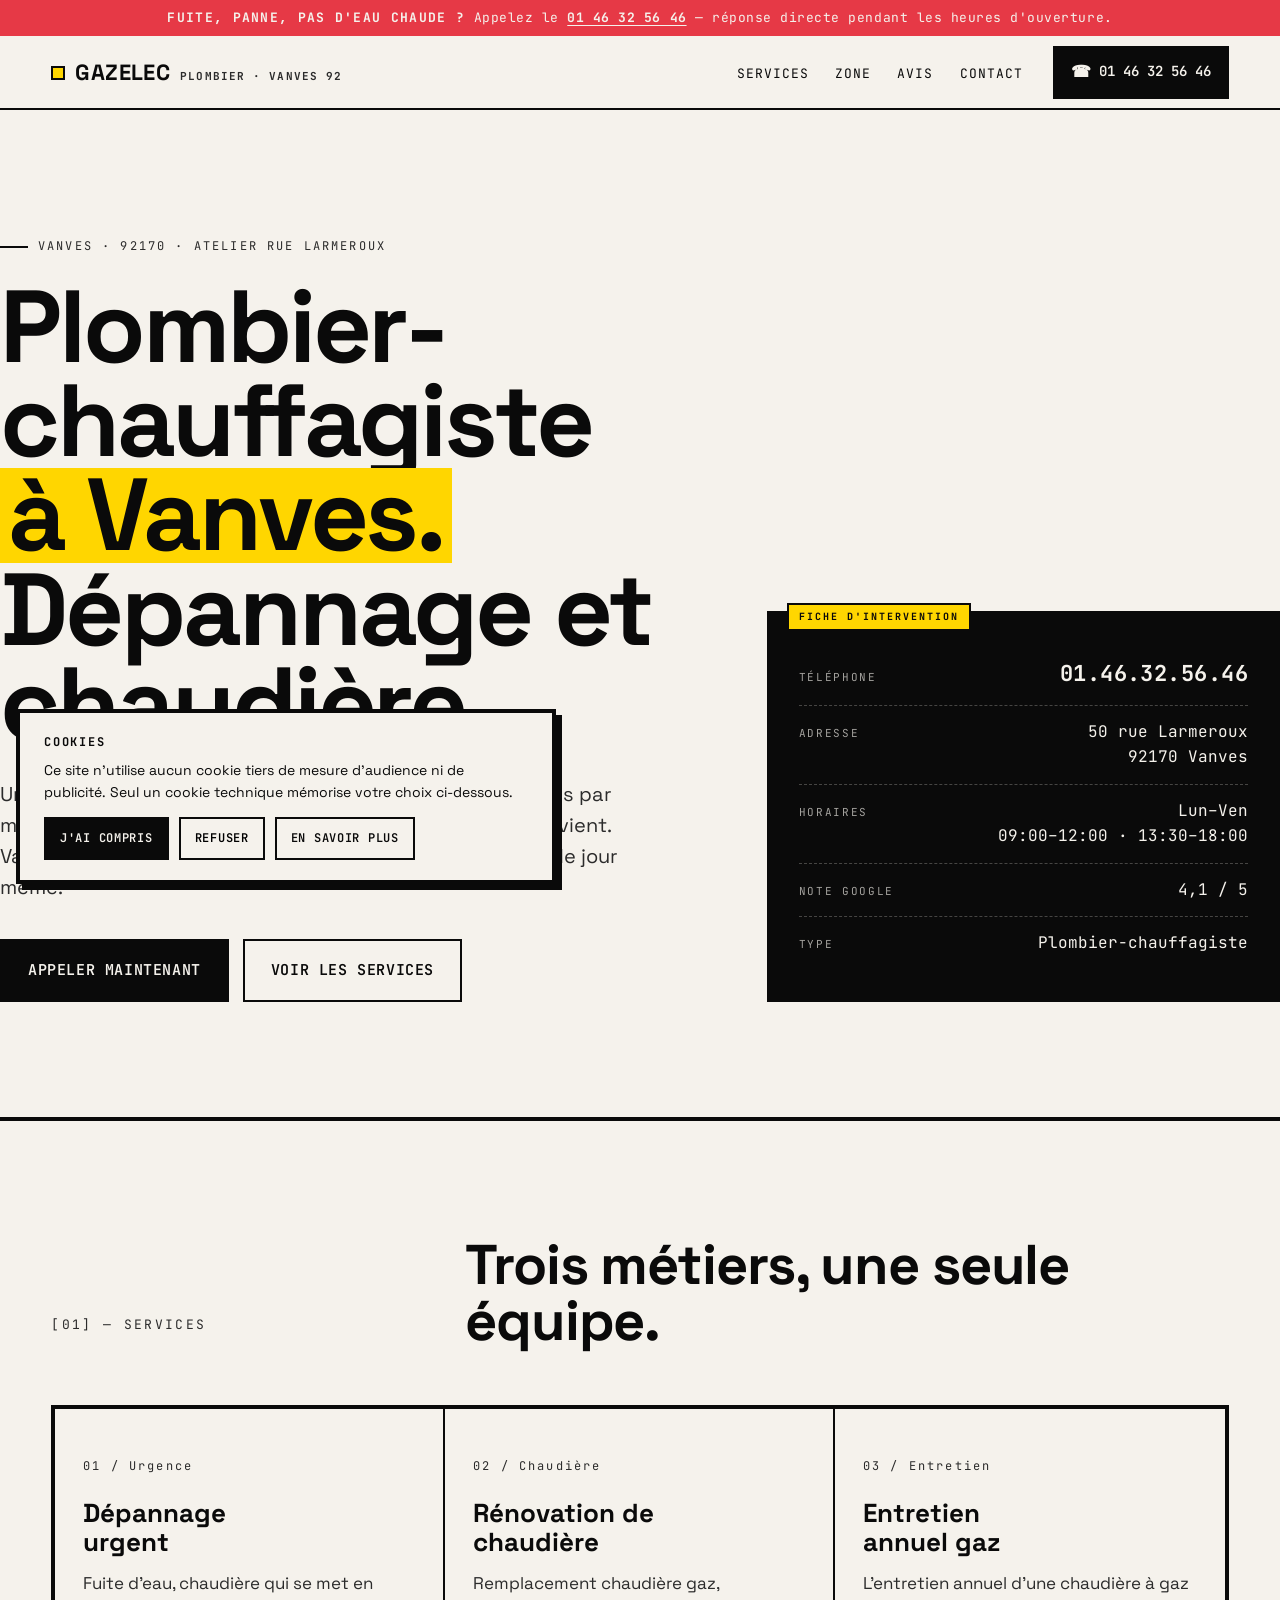
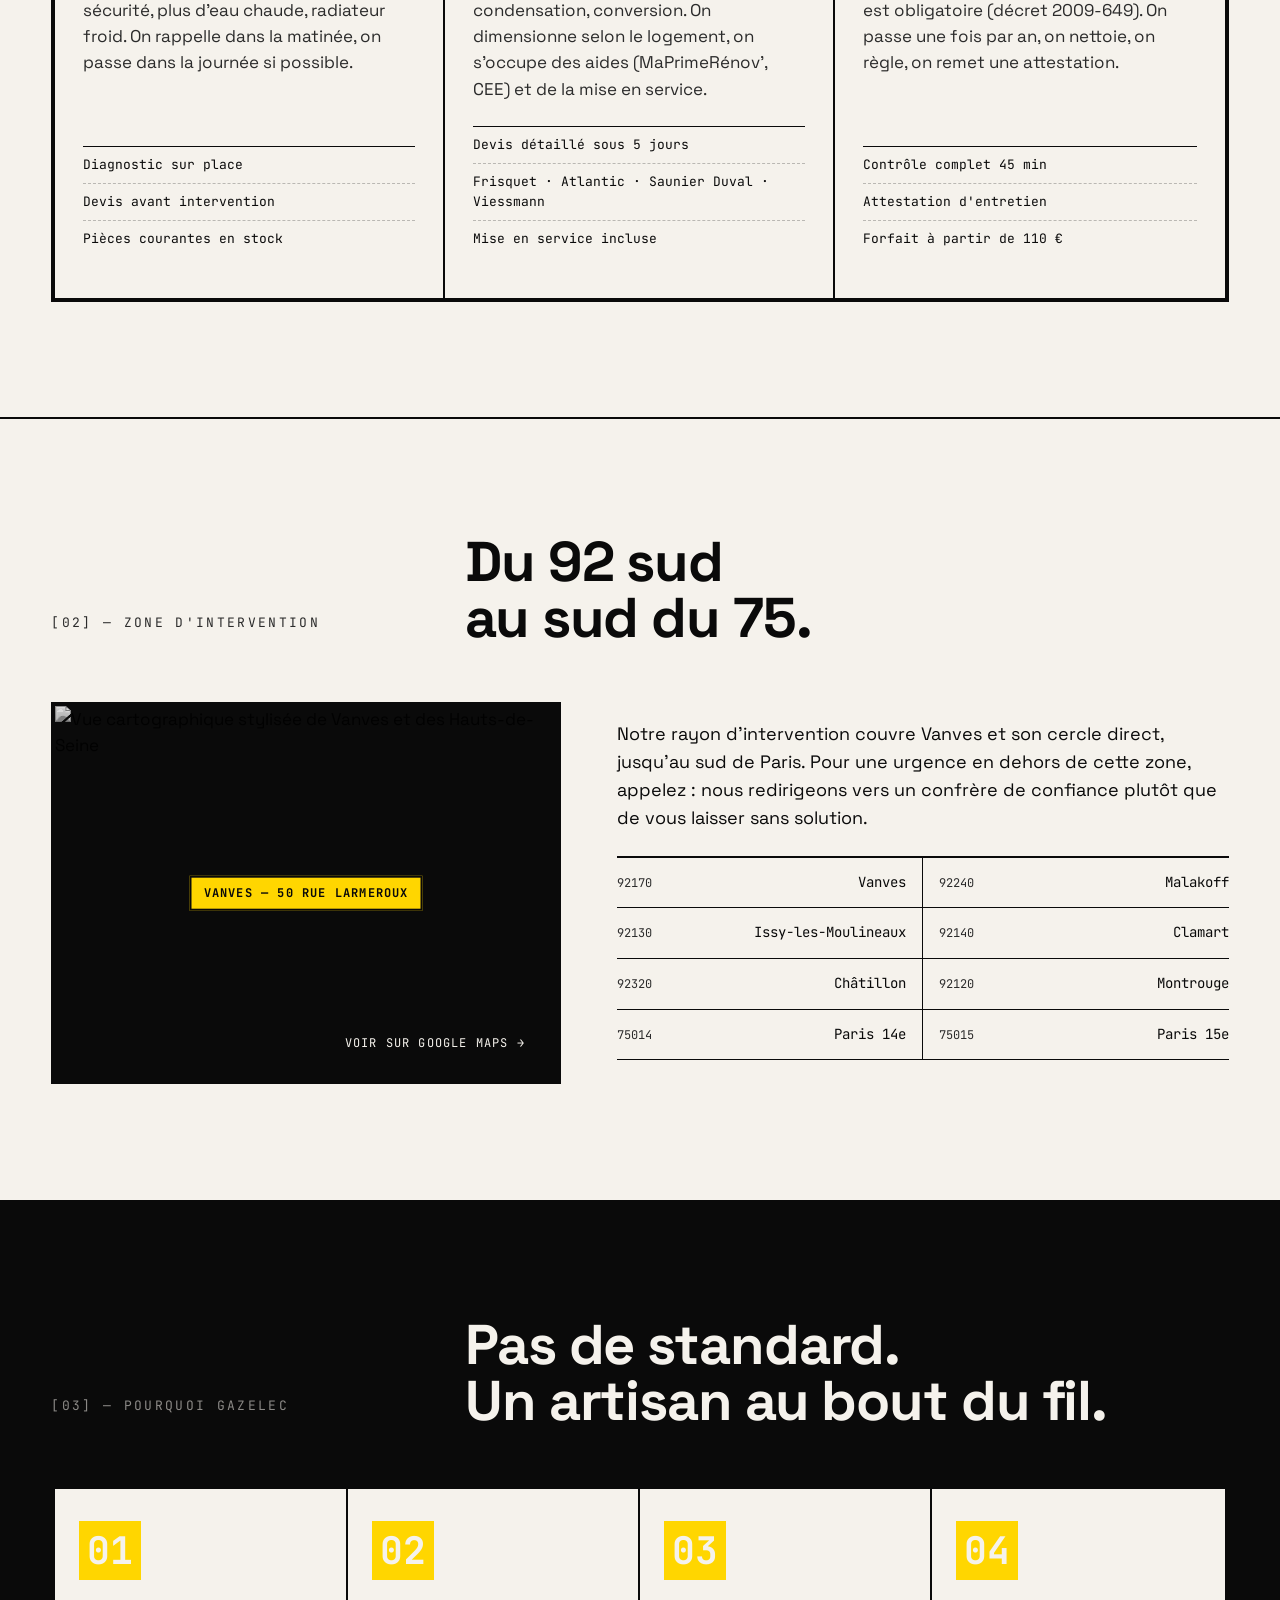
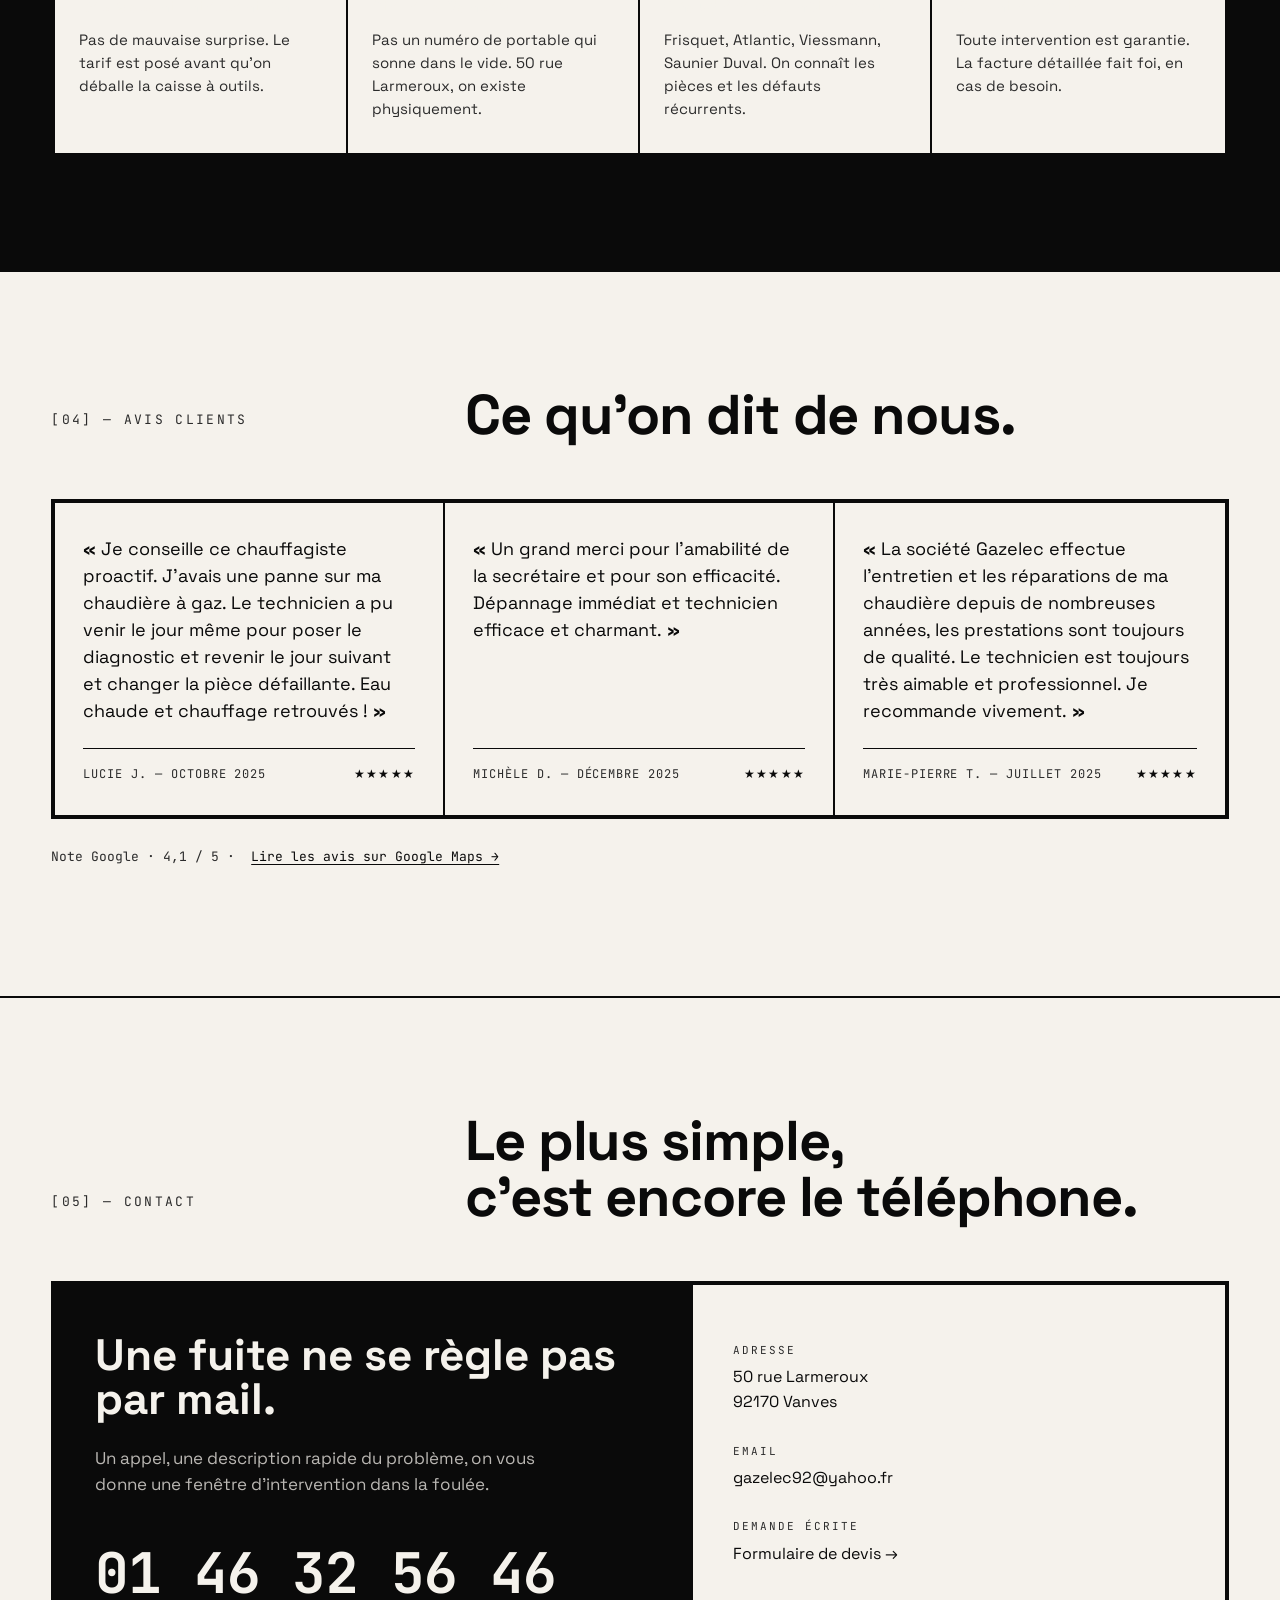
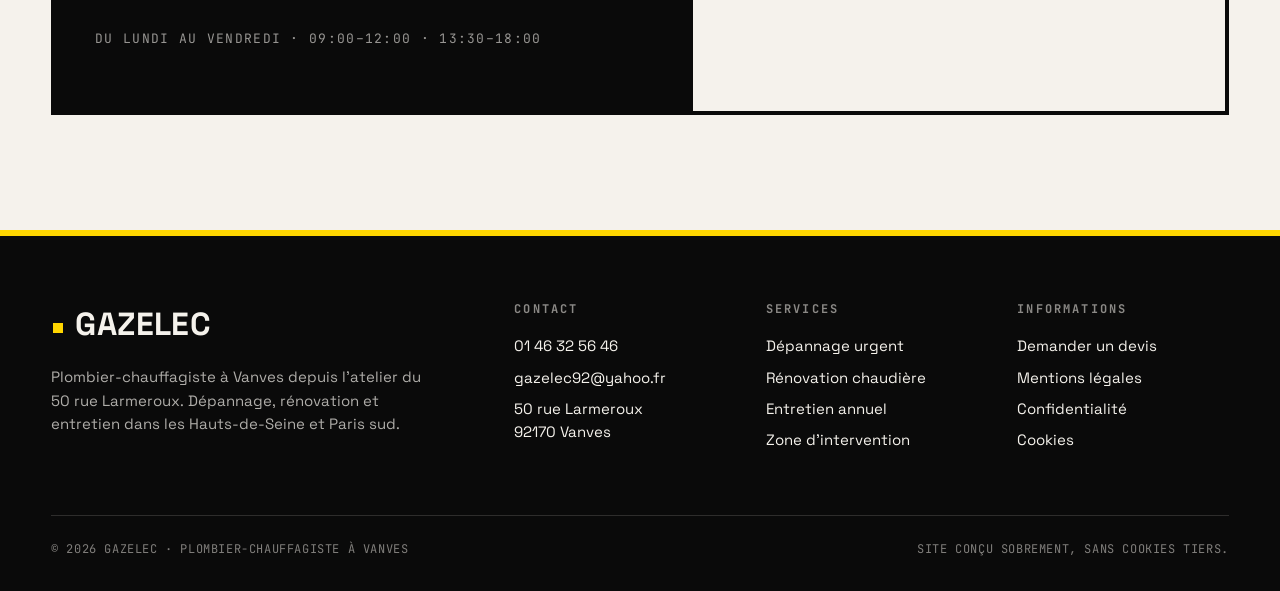
==== commit a43cdfe0: "feat: branchement Netlify Forms, vrais avis Google, données client - contact.html : formulaire Netli" ====
--- a/index.html
+++ b/index.html
@@ -7,14 +7,14 @@
   <!-- SEO -->
   <title>Plombier-chauffagiste à Vanves | Gazelec</title>
   <meta name="description" content="Gazelec, chauffagiste à Vanves (92). Dépannage urgent, rénovation et entretien de chaudière dans les Hauts-de-Seine. Tél. 01 46 32 56 46." />
-  <link rel="canonical" href="https://www.gazelec-vanves.fr/" /><!-- À COMPLÉTER : URL réelle du site -->
+  <link rel="canonical" href="https://gazelec-vanves.fr/" /><!-- À COMPLÉTER : URL réelle une fois le domaine acheté -->
 
   <!-- Open Graph -->
   <meta property="og:type" content="website" />
-  <meta property="og:url" content="https://www.gazelec-vanves.fr/" />
+  <meta property="og:url" content="https://gazelec-vanves.fr/" />
   <meta property="og:title" content="Plombier-chauffagiste à Vanves | Gazelec" />
   <meta property="og:description" content="Dépannage urgent, rénovation et entretien de chaudière à Vanves et alentours. Appelez le 01 46 32 56 46." />
-  <meta property="og:image" content="https://www.gazelec-vanves.fr/og-image.jpg" /><!-- À COMPLÉTER : image OG 1200x630 -->
+  <meta property="og:image" content="https://gazelec-vanves.fr/og-image.jpg" /><!-- À COMPLÉTER : image OG 1200x630 -->
   <meta property="og:locale" content="fr_FR" />
   <meta name="twitter:card" content="summary_large_image" />
 
@@ -31,15 +31,16 @@
 
   <!-- Schema.org LocalBusiness / Plumber
        Note : aggregateRating volontairement omis (note Google 4,1 < 4,3 — règle SEO de l'audit).
-       Horaires basées sur la donnée fournie (lundi). À COMPLÉTER : confirmer les jours réellement ouverts. -->
+       Horaires : Lun–Ven 09:00–12:00 / 13:30–18:00, samedi/dimanche fermé (source Google Business). -->
   <script type="application/ld+json">
   {
     "@context": "https://schema.org",
     "@type": "Plumber",
     "name": "Gazelec",
     "description": "Plombier-chauffagiste à Vanves. Dépannage urgent, rénovation et entretien de chaudière.",
-    "image": "https://www.gazelec-vanves.fr/og-image.jpg",
-    "url": "https://www.gazelec-vanves.fr/",
+    "image": "https://gazelec-vanves.fr/og-image.jpg",
+    "url": "https://gazelec-vanves.fr/",
+    "email": "gazelec92@yahoo.fr",
     "telephone": "+33146325646",
     "priceRange": "€€",
     "address": {
@@ -302,33 +303,31 @@
         </header>
 
         <!--
-          ⚠️ TÉMOIGNAGES FICTIFS — À REMPLACER PAR DES AVIS RÉELS AVANT MISE EN LIGNE.
-          Aucun avis Google brut n'a été fourni à la rédaction. Ces textes sont des
-          contenus rédactionnels plausibles, à substituer dès que possible par des
-          avis vérifiables (Google Business, Pages Jaunes, etc.) avec le prénom de
-          l'auteur d'origine. Article L121-1 du Code de la consommation : un faux
-          avis attribué à un client réel est passible de sanctions.
+          Avis Google réels et publiquement consultables sur la fiche Google Business
+          de Gazelec. Trois avis récents (2025) sélectionnés parmi ceux fournis par
+          le client. Sources vérifiables via le lien « Lire les avis sur Google Maps »
+          en pied de section.
         -->
         <div class="testimonials fade-in">
           <article class="testimonial">
-            <p class="testimonial__quote">Chaudière en panne un dimanche. Rappel le lundi à 8 h, intervention à 11 h, problème réglé avant midi. Le tarif annoncé au téléphone était le tarif final.</p>
+            <p class="testimonial__quote">Je conseille ce chauffagiste proactif. J'avais une panne sur ma chaudière à gaz. Le technicien a pu venir le jour même pour poser le diagnostic et revenir le jour suivant et changer la pièce défaillante. Eau chaude et chauffage retrouvés !</p>
             <div class="testimonial__meta">
-              <span>Hélène L. — Vanves</span>
-              <span class="testimonial__stars" aria-label="5 étoiles">★★★★★</span>
+              <span>Lucie J. — Octobre 2025</span>
+              <span class="testimonial__stars" aria-label="5 étoiles sur 5">★★★★★</span>
             </div>
           </article>
           <article class="testimonial">
-            <p class="testimonial__quote">Remplacement complet de notre vieille chaudière par une condensation. Devis clair, démarches MaPrimeRénov' expliquées sans jargon. Travail propre, pas de bavardage inutile.</p>
+            <p class="testimonial__quote">Un grand merci pour l'amabilité de la secrétaire et pour son efficacité. Dépannage immédiat et technicien efficace et charmant.</p>
             <div class="testimonial__meta">
-              <span>Marc B. — Malakoff</span>
-              <span class="testimonial__stars" aria-label="5 étoiles">★★★★★</span>
+              <span>Michèle D. — Décembre 2025</span>
+              <span class="testimonial__stars" aria-label="5 étoiles sur 5">★★★★★</span>
             </div>
           </article>
           <article class="testimonial">
-            <p class="testimonial__quote">Entretien annuel depuis trois ans. On ne nous force jamais à changer une pièce qui tient. C'est rare et on apprécie.</p>
+            <p class="testimonial__quote">La société Gazelec effectue l'entretien et les réparations de ma chaudière depuis de nombreuses années, les prestations sont toujours de qualité. Le technicien est toujours très aimable et professionnel. Je recommande vivement.</p>
             <div class="testimonial__meta">
-              <span>Sophie R. — Issy-les-Moulineaux</span>
-              <span class="testimonial__stars" aria-label="5 étoiles">★★★★★</span>
+              <span>Marie-Pierre T. — Juillet 2025</span>
+              <span class="testimonial__stars" aria-label="5 étoiles sur 5">★★★★★</span>
             </div>
           </article>
         </div>
@@ -365,7 +364,7 @@
             </div>
             <div>
               <dt>Email</dt>
-              <dd><a href="mailto:contact@gazelec-vanves.fr">contact@gazelec-vanves.fr</a></dd><!-- À COMPLÉTER : email réel -->
+              <dd><a href="mailto:gazelec92@yahoo.fr">gazelec92@yahoo.fr</a></dd>
             </div>
             <div>
               <dt>Demande écrite</dt>
@@ -393,7 +392,7 @@
           <h4>Contact</h4>
           <ul>
             <li><a href="tel:+33146325646">01 46 32 56 46</a></li>
-            <li><a href="mailto:contact@gazelec-vanves.fr">contact@gazelec-vanves.fr</a></li>
+            <li><a href="mailto:gazelec92@yahoo.fr">gazelec92@yahoo.fr</a></li>
             <li>50 rue Larmeroux<br />92170 Vanves</li>
           </ul>
         </div>
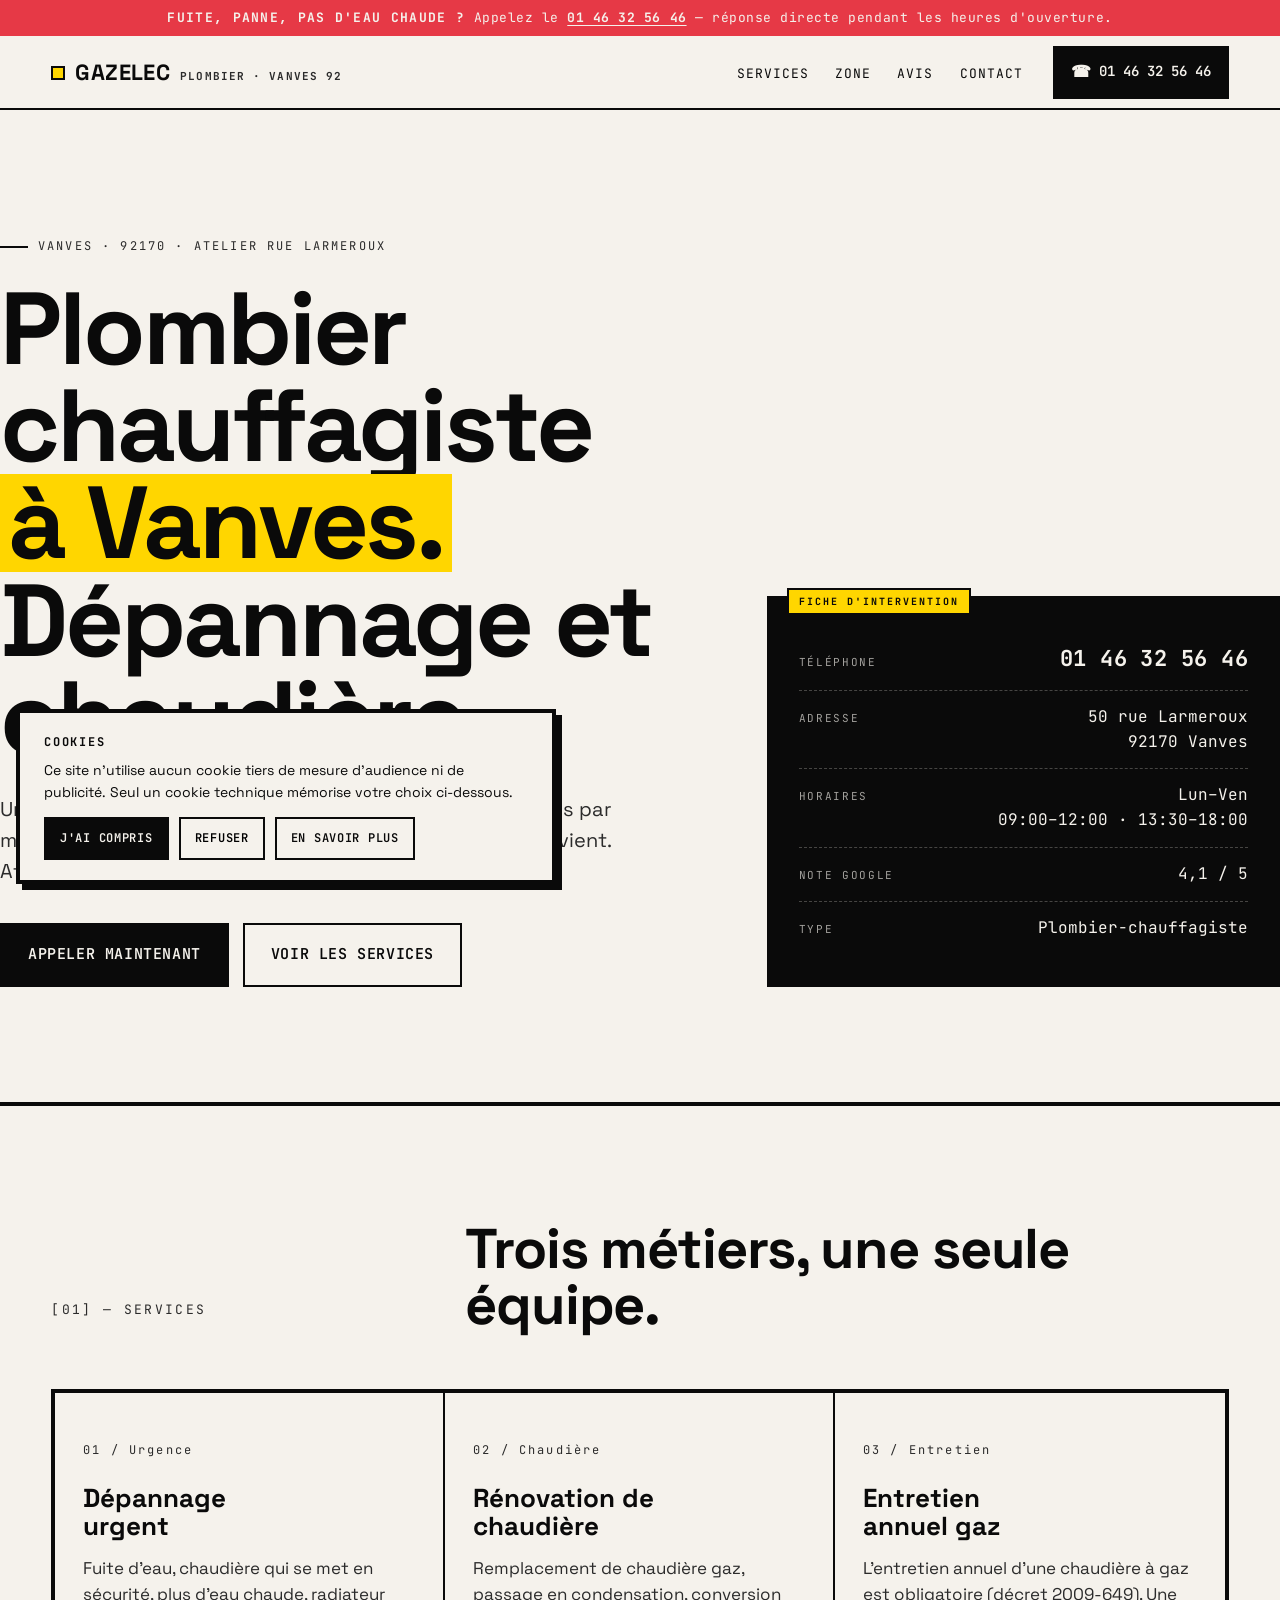
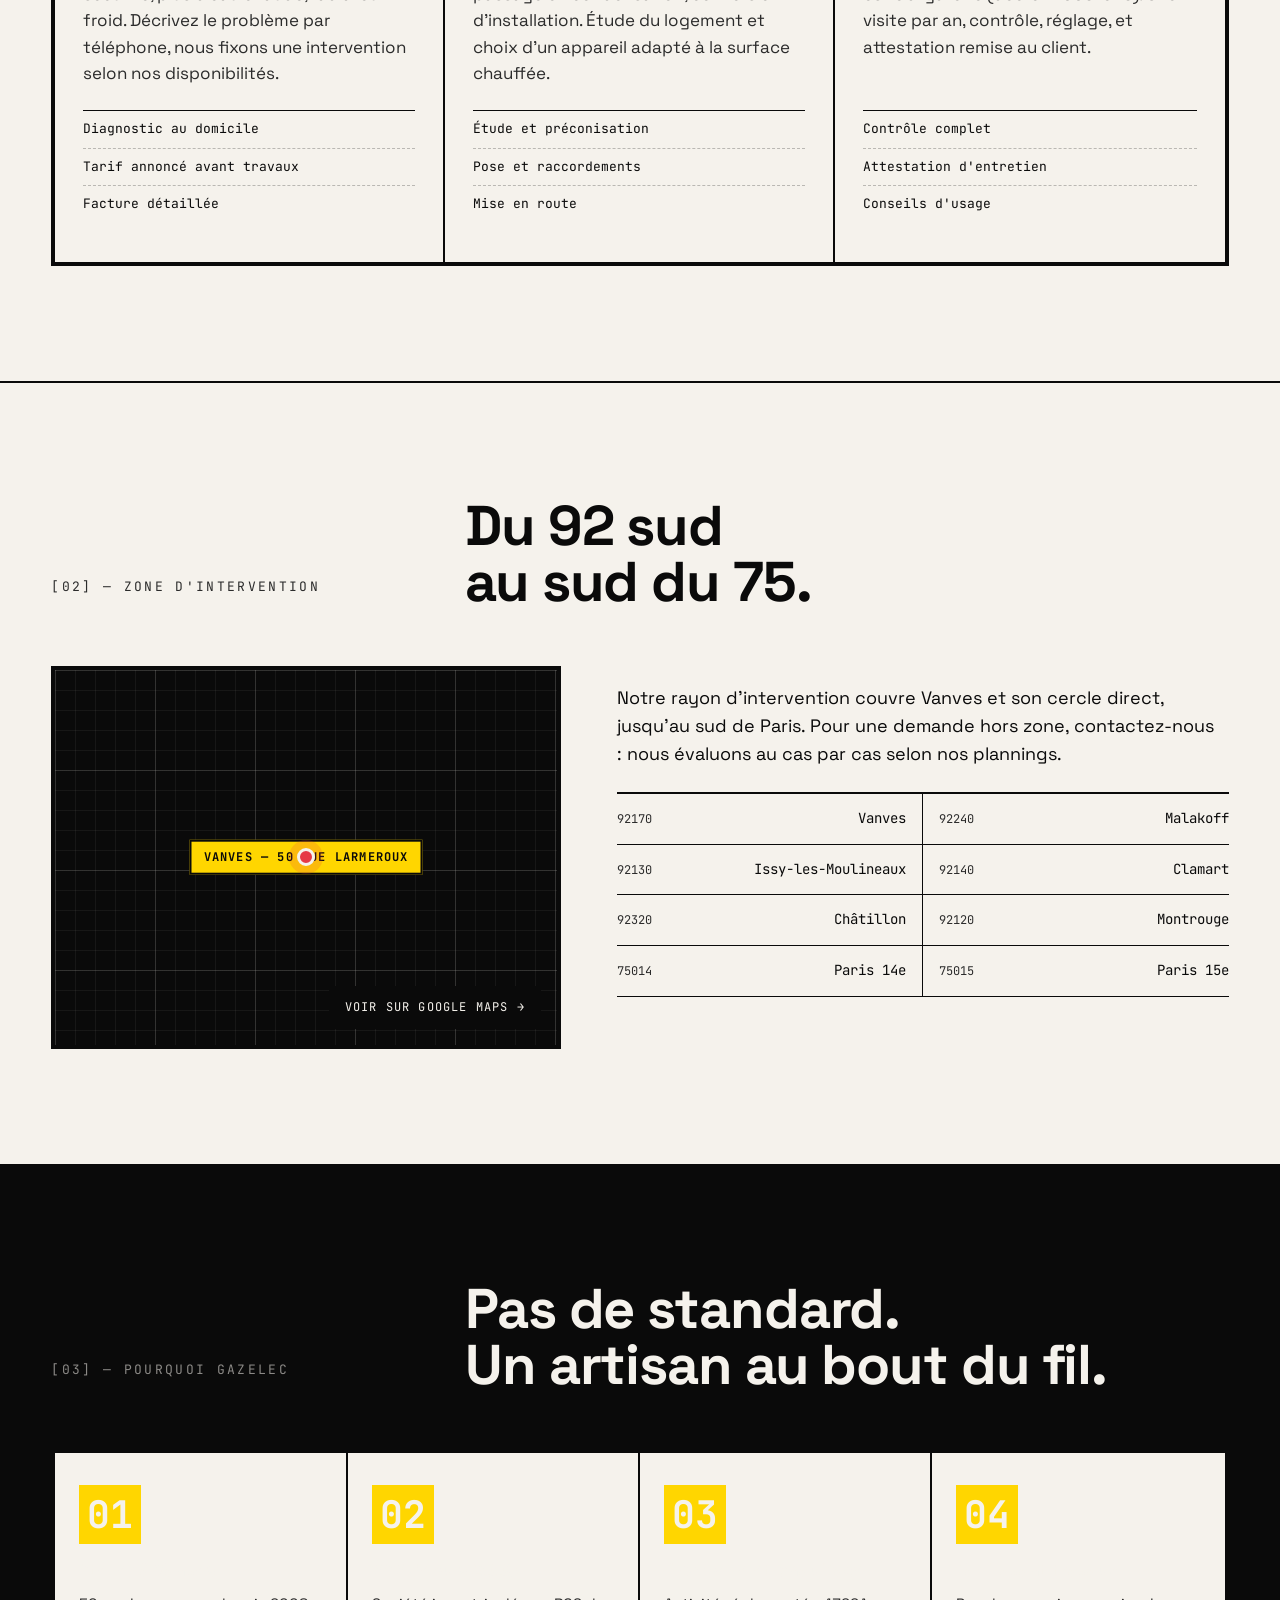
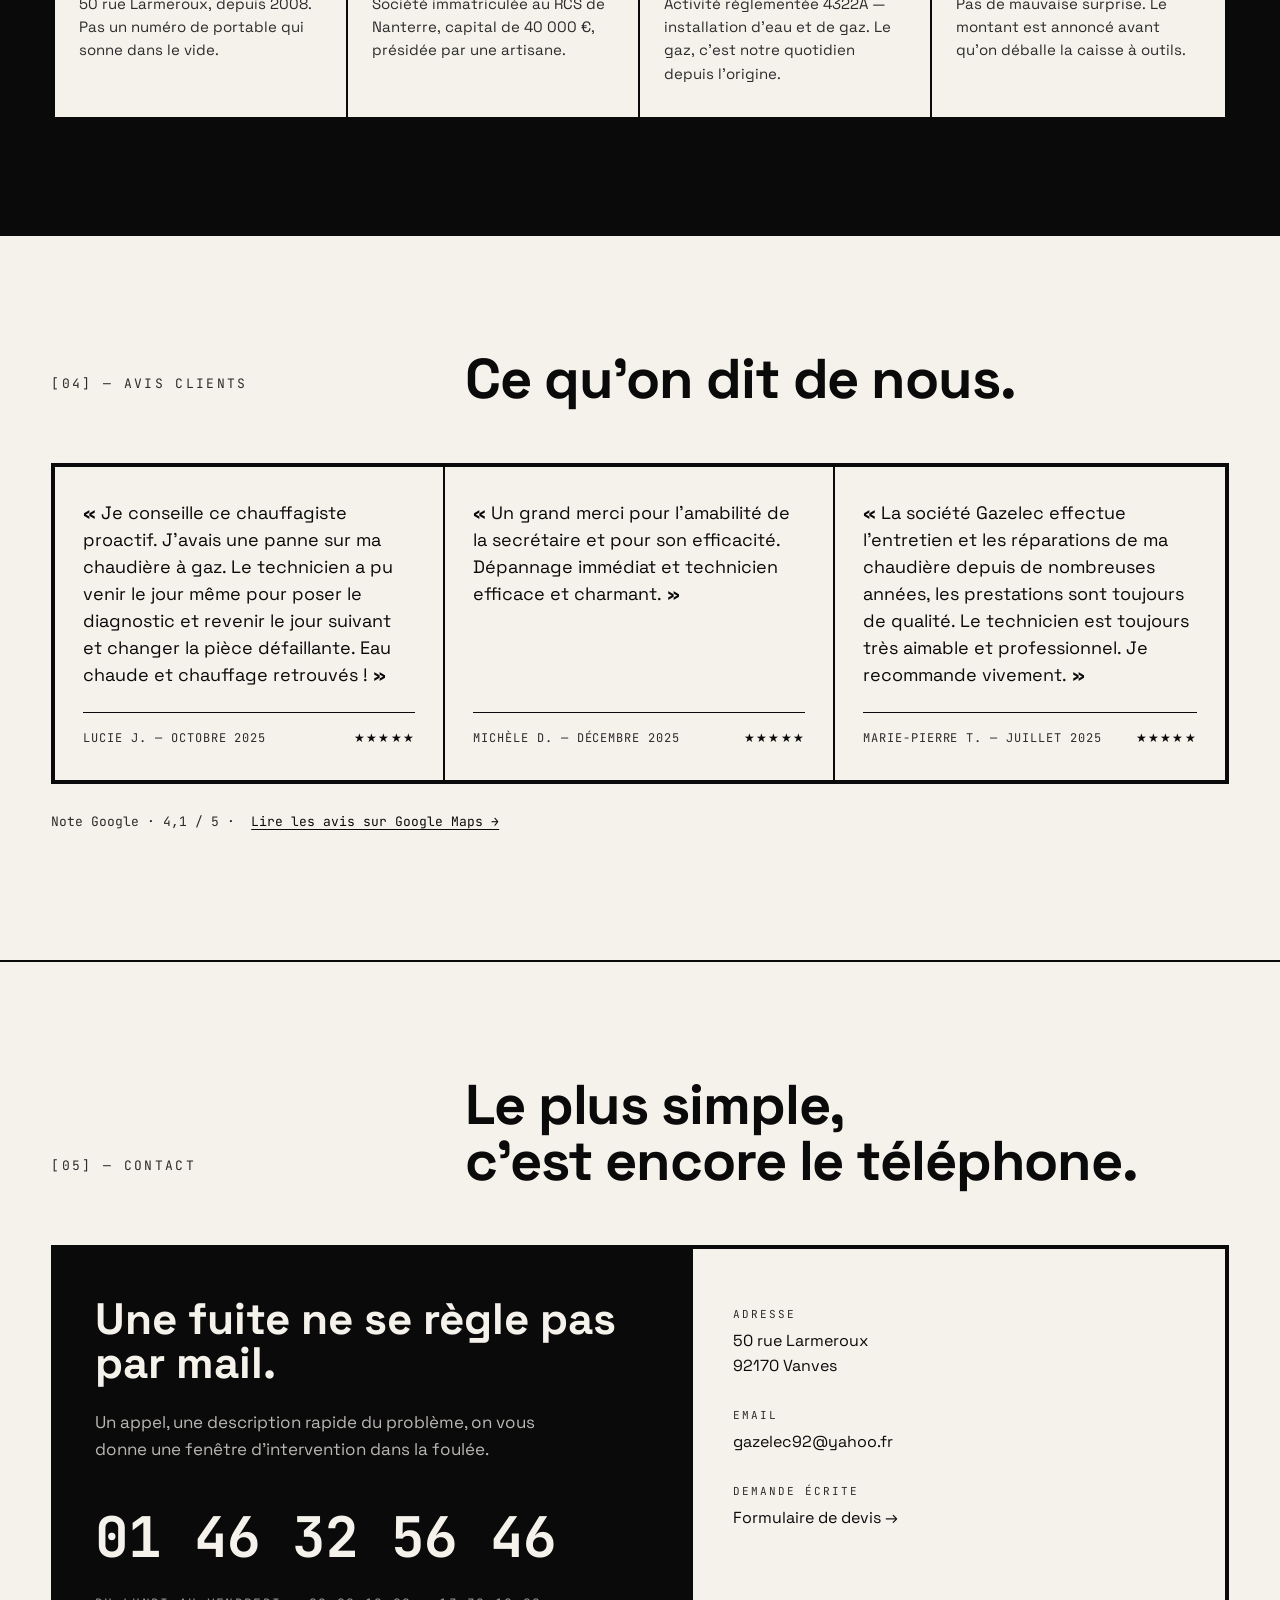
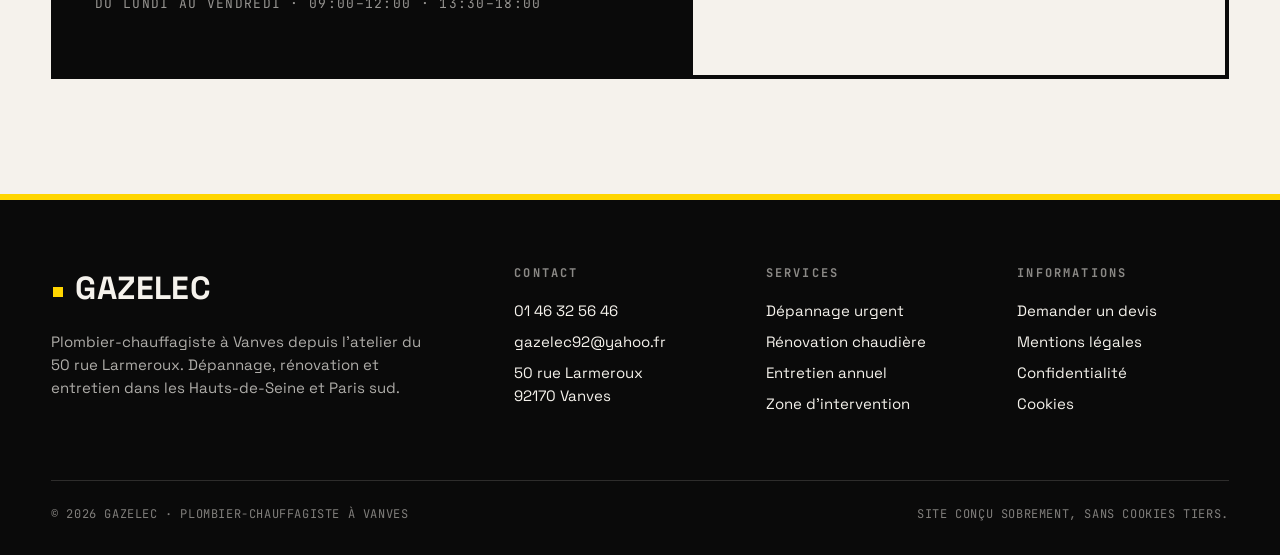
==== commit b7ff8008: "fix(audit): retrait des affirmations non validées + correctifs Retraits suite à audit critique : - H" ====
--- a/index.html
+++ b/index.html
@@ -42,7 +42,6 @@
     "url": "https://gazelec-vanves.fr/",
     "email": "gazelec92@yahoo.fr",
     "telephone": "+33146325646",
-    "priceRange": "€€",
     "address": {
       "@type": "PostalAddress",
       "streetAddress": "50 rue Larmeroux",
@@ -126,12 +125,12 @@
         <div class="hero__lead">
           <p class="hero__eyebrow">Vanves · 92170 · Atelier rue Larmeroux</p>
           <h1 class="hero__title">
-            Plombier-chauffagiste<br />
+            Plombier<br />chauffagiste<br />
             <span class="accent">à Vanves.</span><br />
             Dépannage et chaudière.
           </h1>
           <p class="hero__lede">
-            Une chaudière qui lâche un matin de janvier ne se règle pas par mail. Chez Gazelec, on décroche, on diagnostique, on intervient. Vanves, Malakoff, Issy, Paris sud — neuf cas sur dix réglés le jour même.
+            Une chaudière qui lâche un matin de janvier ne se règle pas par mail. Chez Gazelec, on décroche, on diagnostique, on intervient. Atelier au 50 rue Larmeroux, depuis 2008.
           </p>
           <div class="hero__cta">
             <a class="btn btn--primary" href="tel:+33146325646">
@@ -145,7 +144,7 @@
           <div class="hero__card-row">
             <span class="hero__card-key">Téléphone</span>
             <span class="hero__card-val hero__card-val--big">
-              <a href="tel:+33146325646">01.46.32.56.46</a>
+              <a href="tel:+33146325646">01&nbsp;46&nbsp;32&nbsp;56&nbsp;46</a>
             </span>
           </div>
           <div class="hero__card-row">
@@ -181,12 +180,12 @@
             <p class="service__num">01 / Urgence</p>
             <h3 class="service__title">Dépannage<br />urgent</h3>
             <p class="service__desc">
-              Fuite d'eau, chaudière qui se met en sécurité, plus d'eau chaude, radiateur froid. On rappelle dans la matinée, on passe dans la journée si possible.
+              Fuite d'eau, chaudière qui se met en sécurité, plus d'eau chaude, radiateur froid. Décrivez le problème par téléphone, nous fixons une intervention selon nos disponibilités.
             </p>
             <ul class="service__list">
-              <li>Diagnostic sur place</li>
-              <li>Devis avant intervention</li>
-              <li>Pièces courantes en stock</li>
+              <li>Diagnostic au domicile</li>
+              <li>Tarif annoncé avant travaux</li>
+              <li>Facture détaillée</li>
             </ul>
           </article>
 
@@ -194,12 +193,12 @@
             <p class="service__num">02 / Chaudière</p>
             <h3 class="service__title">Rénovation de<br />chaudière</h3>
             <p class="service__desc">
-              Remplacement chaudière gaz, condensation, conversion. On dimensionne selon le logement, on s'occupe des aides (MaPrimeRénov', CEE) et de la mise en service.
+              Remplacement de chaudière gaz, passage en condensation, conversion d'installation. Étude du logement et choix d'un appareil adapté à la surface chauffée.
             </p>
             <ul class="service__list">
-              <li>Devis détaillé sous 5 jours</li>
-              <li>Frisquet · Atlantic · Saunier Duval · Viessmann</li>
-              <li>Mise en service incluse</li>
+              <li>Étude et préconisation</li>
+              <li>Pose et raccordements</li>
+              <li>Mise en route</li>
             </ul>
           </article>
 
@@ -207,12 +206,12 @@
             <p class="service__num">03 / Entretien</p>
             <h3 class="service__title">Entretien<br />annuel gaz</h3>
             <p class="service__desc">
-              L'entretien annuel d'une chaudière à gaz est obligatoire (décret 2009-649). On passe une fois par an, on nettoie, on règle, on remet une attestation.
+              L'entretien annuel d'une chaudière à gaz est obligatoire (décret 2009-649). Une visite par an, contrôle, réglage, et attestation remise au client.
             </p>
             <ul class="service__list">
-              <li>Contrôle complet 45 min</li>
+              <li>Contrôle complet</li>
               <li>Attestation d'entretien</li>
-              <li>Forfait à partir de 110 €</li><!-- À COMPLÉTER : confirmer le tarif d'appel -->
+              <li>Conseils d'usage</li>
             </ul>
           </article>
         </div>
@@ -228,12 +227,9 @@
         </header>
 
         <div class="zone fade-in">
-          <div class="zone__map" aria-label="Carte indicative de la zone d'intervention de Gazelec">
-            <!-- Image statique au lieu d'une iframe Google : pas de cookies tiers, LCP préservé -->
-            <img
-              src="https://images.unsplash.com/photo-1524661135-423995f22d0b?auto=format&fit=crop&w=900&q=70"
-              alt="Vue cartographique stylisée de Vanves et des Hauts-de-Seine"
-              loading="lazy" decoding="async" width="900" height="675" />
+          <div class="zone__map" aria-label="Localisation de l'atelier Gazelec à Vanves">
+            <!-- Pas d'iframe Google (cookies tiers), pas de stock photo trompeuse :
+                 fond noir + grille type plan technique + repère, lien vers la fiche Maps officielle. -->
             <span class="zone__map-pin" aria-hidden="true">VANVES — 50 RUE LARMEROUX</span>
             <a class="zone__map-link"
                href="https://www.google.com/maps/place/Gazelec/@48.8151026,2.2780796,17z/data=!4m6!3m5!1s0x47e67164dd772271:0x492b7bbb457c854d"
@@ -244,7 +240,7 @@
 
           <div class="zone__intro">
             <p>
-              Notre rayon d'intervention couvre Vanves et son cercle direct, jusqu'au sud de Paris. Pour une urgence en dehors de cette zone, appelez : nous redirigeons vers un confrère de confiance plutôt que de vous laisser sans solution.
+              Notre rayon d'intervention couvre Vanves et son cercle direct, jusqu'au sud de Paris. Pour une demande hors zone, contactez-nous : nous évaluons au cas par cas selon nos plannings.
             </p>
             <ul class="zone__cities">
               <li><span>92170</span> Vanves</li>
@@ -272,23 +268,23 @@
         <div class="why fade-in">
           <div class="why__item">
             <span class="why__num"><span class="why__num--accent">01</span></span>
-            <h3 class="why__title">Devis avant intervention</h3>
-            <p class="why__desc">Pas de mauvaise surprise. Le tarif est posé avant qu'on déballe la caisse à outils.</p>
+            <h3 class="why__title">Atelier à Vanves</h3>
+            <p class="why__desc">50 rue Larmeroux, depuis 2008. Pas un numéro de portable qui sonne dans le vide.</p>
           </div>
           <div class="why__item">
             <span class="why__num"><span class="why__num--accent">02</span></span>
-            <h3 class="why__title">Atelier à Vanves</h3>
-            <p class="why__desc">Pas un numéro de portable qui sonne dans le vide. 50 rue Larmeroux, on existe physiquement.</p>
+            <h3 class="why__title">SAS depuis 2008</h3>
+            <p class="why__desc">Société immatriculée au RCS de Nanterre, capital de 40 000 €, présidée par une artisane.</p>
           </div>
           <div class="why__item">
             <span class="why__num"><span class="why__num--accent">03</span></span>
-            <h3 class="why__title">Chaudière gaz, notre cœur</h3>
-            <p class="why__desc">Frisquet, Atlantic, Viessmann, Saunier Duval. On connaît les pièces et les défauts récurrents.</p>
+            <h3 class="why__title">Plomberie et chauffage</h3>
+            <p class="why__desc">Activité réglementée 4322A — installation d'eau et de gaz. Le gaz, c'est notre quotidien depuis l'origine.</p>
           </div>
           <div class="why__item">
             <span class="why__num"><span class="why__num--accent">04</span></span>
-            <h3 class="why__title">Garantie écrite</h3>
-            <p class="why__desc">Toute intervention est garantie. La facture détaillée fait foi, en cas de besoin.</p>
+            <h3 class="why__title">Tarif avant travaux</h3>
+            <p class="why__desc">Pas de mauvaise surprise. Le montant est annoncé avant qu'on déballe la caisse à outils.</p>
           </div>
         </div>
       </div>
--- a/css/style.css
+++ b/css/style.css
@@ -165,11 +165,14 @@
   content: ""; width: 28px; height: 2px; background: var(--noir);
 }
 .hero__title {
-  font-size: clamp(44px, 8vw, 108px);
-  line-height: 0.92;
+  font-size: clamp(34px, 8vw, 108px);
+  line-height: 0.95;
   letter-spacing: -0.03em;
   font-weight: 700;
   margin: 0 0 28px;
+  word-break: normal;
+  overflow-wrap: break-word;
+  hyphens: auto;
 }
 .hero__title .accent {
   background: var(--jaune); padding: 0 8px; display: inline-block;
@@ -296,12 +299,25 @@
   border: var(--filet-fort);
   aspect-ratio: 4 / 3;
   background: var(--noir);
+  background-image:
+    linear-gradient(rgba(245,242,236,0.06) 1px, transparent 1px),
+    linear-gradient(90deg, rgba(245,242,236,0.06) 1px, transparent 1px),
+    linear-gradient(rgba(245,242,236,0.12) 1px, transparent 1px),
+    linear-gradient(90deg, rgba(245,242,236,0.12) 1px, transparent 1px);
+  background-size: 20px 20px, 20px 20px, 100px 100px, 100px 100px;
+  background-position: 0 0;
   position: relative; overflow: hidden;
 }
-.zone__map img {
-  width: 100%; height: 100%; object-fit: cover;
-  filter: grayscale(1) contrast(1.1);
-  opacity: 0.85;
+.zone__map::after {
+  content: "";
+  position: absolute;
+  top: 50%; left: 50%;
+  width: 18px; height: 18px;
+  margin: -9px 0 0 -9px;
+  background: var(--rouge);
+  border: 3px solid var(--creme);
+  border-radius: 50%;
+  box-shadow: 0 0 0 8px rgba(230,57,70,0.18);
 }
 .zone__map-pin {
   position: absolute; top: 50%; left: 50%;
